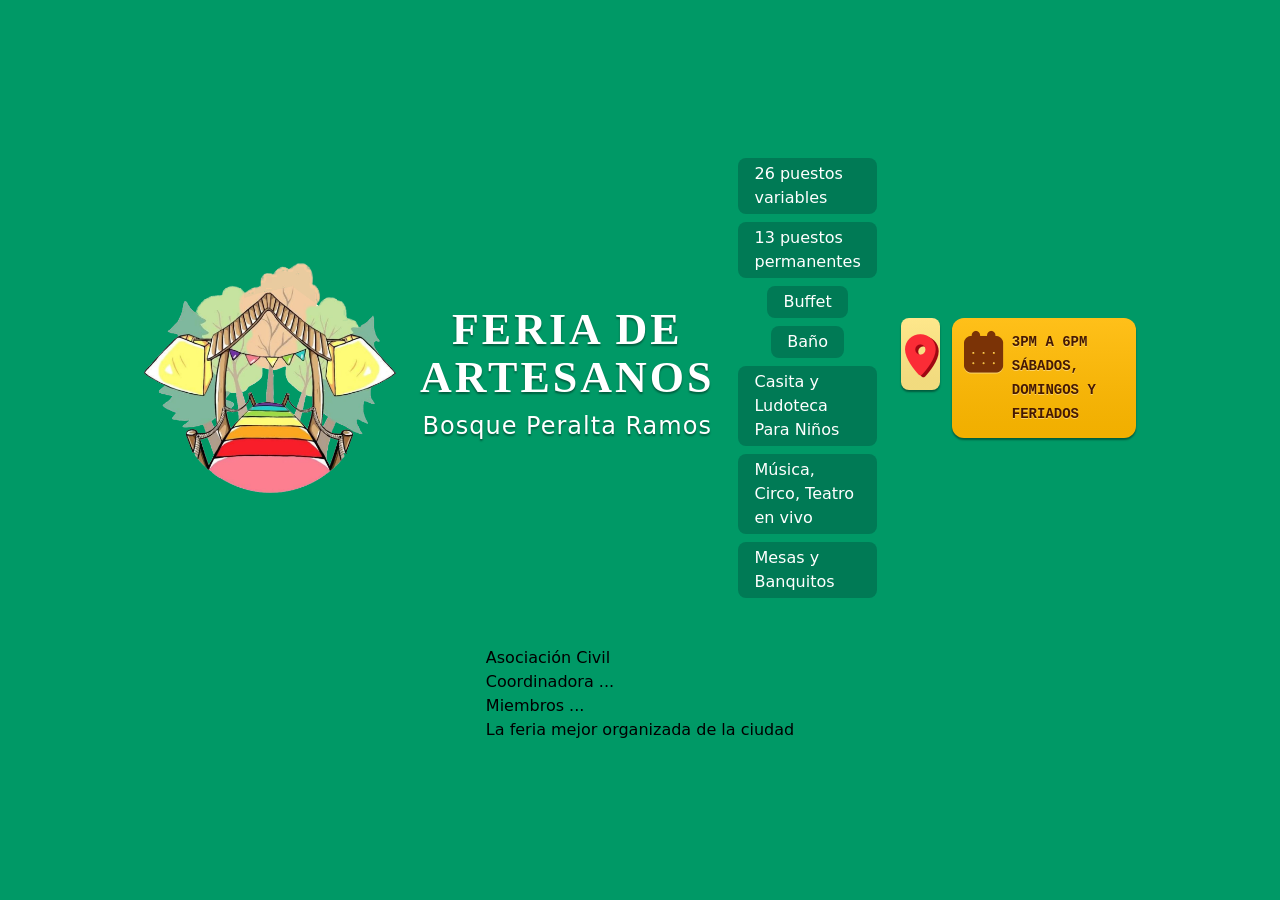
==== index.html @ 87d35706 "Updates" ====
<!DOCTYPE html><html><head><script>
      const $ = (selector, context = document) =>
        context.querySelector(selector);

      const $$ = (selector, context = document) =>
        context.querySelectorAll(selector);
    </script><base href="/"><link rel="stylesheet" href="style.css"><link rel="stylesheet" href="icons.css"></head><body class="flex-cc flex-col gap-12 min-h-screen p6 bg-emerald-600"><header class="flex-cc flex-col gap-6 max-w-screen-sm mx-auto sm:flex-row"><img class="w-63" src="images/feria/md.webp"><div class="

    "><h1 class="font-bold font-serif text-11/12 text-center text-shadow-[0_2px_2px_#0006] tracking-3px uppercase text-white"><span>Feria de</span><br><!--span Artesanal--><span>Artesanos</span><br></h1><div class="font-sans text-6/12 text-center text-shadow-[0_2px_2px_#0006] tracking-1px text-white">Bosque Peralta Ramos</div></div><div class="flex-cc flex-wrap gap-2"><span class="px4 py1 text-white bg-emerald-700 rounded-2">26 puestos variables</span><span class="px4 py1 text-white bg-emerald-700 rounded-2">13 puestos permanentes</span><span class="px4 py1 text-white bg-emerald-700 rounded-2">Buffet</span><span class="px4 py1 text-white bg-emerald-700 rounded-2">Baño</span><span class="px4 py1 text-white bg-emerald-700 rounded-2">Casita y Ludoteca Para Niños</span><span class="px4 py1 text-white bg-emerald-700 rounded-2">Música, Circo, Teatro en vivo</span><span class="px4 py1 text-white bg-emerald-700 rounded-2">Mesas y Banquitos</span></div><div class="flex gap-3"><a class="h18 w18 bg-amber-200 hover:bg-amber-300  text-red-500 rounded-2 icon-fa-location-dot flex-cc text-5rem bg-linear-to-b from-white/5 to-black/5 shadow-[0_2px_2px_#0006] text-shadow-[3px_2px_0] text-shadow-red-800" href="https://www.google.com/maps/place/Feria+Del+Bosque/@-38.0772074,-57.56763,231m/data=!3m1!1e3!4m6!3m5!1s0x9584e0a5d4884d0d:0x47ce549b83a1992a!8m2!3d-38.0771425!4d-57.5670761!16s%2Fg%2F11cjp75w09?entry=ttu&g_ep=EgoyMDI2MTExOC4xIKXMDSoASAFQAw%3D%3D" target="_blank"></a><div class="flex px3 py3 gap-3 font-mono font-semibold text-3.5/6 text-amber-950 text-shadow-[0_1px_0_#fff6] uppercase bg-amber-400 bg-linear-to-b from-white/10 rounded-3 shadow-[0_2px_2px_#0006] to-black/5"><div class="flex-cc h-12 w-12 text-5rem icon-fa-calendar-days text-amber-900"></div><div><div>3pm a 6pm</div><div>Sábados, Domingos y feriados</div></div></div></div></header><div> <div>Asociación Civil</div><div>Coordinadora ...</div><div>Miembros ...</div><div>La feria mejor organizada de la ciudad</div></div><!DOCTYPE html><!-- Website de $600mil por año--><meta name="cname"></body></html>
---- style.css ----
/* layer: properties */
@supports ((-webkit-hyphens: none) and (not (margin-trim: inline))) or ((-moz-orient: inline) and (not (color:rgb(from red r g b)))){*, ::before, ::after, ::backdrop{--un-bg-opacity:100%;--un-from-opacity:100%;--un-text-opacity:100%;--un-text-shadow-opacity:100%;--un-to-opacity:100%;--un-translate-x:initial;--un-translate-y:initial;--un-translate-z:initial;}}
@property --un-text-opacity{syntax:"<percentage>";inherits:false;initial-value:100%;}
@property --un-text-shadow-opacity{syntax:"<percentage>";inherits:false;initial-value:100%;}
@property --un-bg-opacity{syntax:"<percentage>";inherits:false;initial-value:100%;}
@property --un-inset-ring-color{syntax:"*";inherits:false;}
@property --un-inset-ring-shadow{syntax:"*";inherits:false;initial-value:0 0 #0000;}
@property --un-inset-shadow{syntax:"*";inherits:false;initial-value:0 0 #0000;}
@property --un-inset-shadow-color{syntax:"*";inherits:false;}
@property --un-ring-color{syntax:"*";inherits:false;}
@property --un-ring-inset{syntax:"*";inherits:false;}
@property --un-ring-offset-color{syntax:"*";inherits:false;}
@property --un-ring-offset-shadow{syntax:"*";inherits:false;initial-value:0 0 #0000;}
@property --un-ring-offset-width{syntax:"<length>";inherits:false;initial-value:0px;}
@property --un-ring-shadow{syntax:"*";inherits:false;initial-value:0 0 #0000;}
@property --un-shadow{syntax:"*";inherits:false;initial-value:0 0 #0000;}
@property --un-shadow-color{syntax:"*";inherits:false;}
@property --un-from-opacity{syntax:"<percentage>";inherits:false;initial-value:100%;}
@property --un-gradient-from{syntax:"<color>";inherits:false;initial-value:#0000;}
@property --un-gradient-from-position{syntax:"<length-percentage>";inherits:false;initial-value:0%;}
@property --un-gradient-position{syntax:"*";inherits:false;}
@property --un-gradient-stops{syntax:"*";inherits:false;}
@property --un-gradient-to{syntax:"<color>";inherits:false;initial-value:#0000;}
@property --un-gradient-to-position{syntax:"<length-percentage>";inherits:false;initial-value:100%;}
@property --un-gradient-via{syntax:"<color>";inherits:false;initial-value:#0000;}
@property --un-gradient-via-position{syntax:"<length-percentage>";inherits:false;initial-value:50%;}
@property --un-gradient-via-stops{syntax:"*";inherits:false;}
@property --un-to-opacity{syntax:"<percentage>";inherits:false;initial-value:100%;}
/* layer: theme */
:root, :host { --fontWeight-bold: 700; --font-serif: ui-serif,Georgia,Cambria,"Times New Roman",Times,serif; --colors-emerald-600: oklch(59.6% 0.145 163.225); --colors-white: #fff; --font-sans: ui-sans-serif,system-ui,-apple-system,BlinkMacSystemFont,"Segoe UI",Roboto,"Helvetica Neue",Arial,"Noto Sans",sans-serif,"Apple Color Emoji","Segoe UI Emoji","Segoe UI Symbol","Noto Color Emoji"; --font-mono: ui-monospace,SFMono-Regular,Menlo,Monaco,Consolas,"Liberation Mono","Courier New",monospace; --default-font-family: var(--font-sans); --default-monoFont-family: var(--font-mono); --spacing: 0.25rem; --colors-black: #000; --colors-emerald-500: oklch(69.6% 0.17 162.48); --colors-emerald-700: oklch(50.8% 0.118 165.612); --fontWeight-semibold: 600; --colors-amber-DEFAULT: oklch(82.8% 0.189 84.429); --colors-amber-600: oklch(66.6% 0.179 58.318); --colors-amber-500: oklch(76.9% 0.188 70.08); --colors-amber-700: oklch(55.5% 0.163 48.998); --colors-amber-900: oklch(41.4% 0.112 45.904); --colors-amber-950: oklch(27.9% 0.077 45.635); --colors-amber-400: oklch(82.8% 0.189 84.429); --colors-amber-300: oklch(87.9% 0.169 91.605); --colors-red-DEFAULT: oklch(70.4% 0.191 22.216); --colors-red-600: oklch(57.7% 0.245 27.325); --colors-red-500: oklch(63.7% 0.237 25.331); --colors-lime-700: oklch(53.2% 0.157 131.589); --colors-lime-500: oklch(76.8% 0.233 130.85); --colors-lime-600: oklch(64.8% 0.2 131.684); --colors-green-600: oklch(62.7% 0.194 149.214); --colors-green-700: oklch(52.7% 0.154 150.069); --colors-green-200: oklch(92.5% 0.084 155.995); --colors-green-100: oklch(96.2% 0.044 156.743); --colors-emerald-100: oklch(95% 0.052 163.051); --colors-emerald-200: oklch(90.5% 0.093 164.15); --colors-emerald-400: oklch(76.5% 0.177 163.223); --colors-lime-400: oklch(84.1% 0.238 128.85); --colors-amber-800: oklch(47.3% 0.137 46.201); --colors-amber-200: oklch(92.4% 0.12 95.746); --colors-red-700: oklch(50.5% 0.213 27.518); --colors-red-800: oklch(44.4% 0.177 26.899); --default-transition-timingFunction: cubic-bezier(0.4, 0, 0.2, 1); --default-transition-duration: 150ms; --colors-amber-100: oklch(96.2% 0.059 95.617); --colors-blue-DEFAULT: oklch(70.7% 0.165 254.624); --colors-sky-200: oklch(90.1% 0.058 230.902); --colors-sky-400: oklch(74.6% 0.16 232.661); --colors-sky-300: oklch(82.8% 0.111 230.318); --colors-sky-100: oklch(95.1% 0.026 236.824); --colors-orange-100: oklch(95.4% 0.038 75.164); --colors-orange-300: oklch(83.7% 0.128 66.29); --colors-orange-200: oklch(90.1% 0.076 70.697); }
/* layer: base */
 *, ::after, ::before, ::backdrop, ::file-selector-button { box-sizing: border-box;  margin: 0;  padding: 0;  border: 0 solid;  }  html, :host { line-height: 1.5;  -webkit-text-size-adjust: 100%;  tab-size: 4;  font-family: var( --default-font-family, -apple-system, BlinkMacSystemFont, 'Segoe UI', Roboto, 'Helvetica Neue', 'Noto Sans', Arial, sans-serif, 'Apple Color Emoji', 'Segoe UI Emoji', 'Segoe UI Symbol', 'Noto Color Emoji' );  font-feature-settings: var(--default-font-featureSettings, normal);  font-variation-settings: var(--default-font-variationSettings, normal);  -webkit-tap-highlight-color: transparent;  }  hr { height: 0;  color: inherit;  border-top-width: 1px;  }  abbr:where([title]) { -webkit-text-decoration: underline dotted; text-decoration: underline dotted; }  h1, h2, h3, h4, h5, h6 { font-size: inherit; font-weight: inherit; }  a { color: inherit; -webkit-text-decoration: inherit; text-decoration: inherit; }  b, strong { font-weight: bolder; }  code, kbd, samp, pre { font-family: var( --default-monoFont-family, ui-monospace, SFMono-Regular, Menlo, Monaco, Consolas, 'Liberation Mono', 'Courier New', monospace );  font-feature-settings: var(--default-monoFont-featureSettings, normal);  font-variation-settings: var(--default-monoFont-variationSettings, normal);  font-size: 1em;  }  small { font-size: 80%; }  sub, sup { font-size: 75%; line-height: 0; position: relative; vertical-align: baseline; } sub { bottom: -0.25em; } sup { top: -0.5em; }  table { text-indent: 0;  border-color: inherit;  border-collapse: collapse;  }  :-moz-focusring:where(:not(iframe)) { outline: auto; }  progress { vertical-align: baseline; }  summary { display: list-item; }  ol, ul, menu { list-style: none; }  img, svg, video, canvas, audio, iframe, embed, object { display: block;  vertical-align: middle;  }  img, video { max-width: 100%; height: auto; }  button, input, select, optgroup, textarea, ::file-selector-button { font: inherit;  font-feature-settings: inherit;  font-variation-settings: inherit;  letter-spacing: inherit;  color: inherit;  border-radius: 0;  background-color: transparent;  opacity: 1;  }  :where(select:is([multiple], [size])) optgroup { font-weight: bolder; }  :where(select:is([multiple], [size])) optgroup option { padding-inline-start: 20px; }  ::file-selector-button { margin-inline-end: 4px; }  ::placeholder { opacity: 1; }  @supports (not (-webkit-appearance: -apple-pay-button))  or (contain-intrinsic-size: 1px)  { ::placeholder { color: color-mix(in oklab, currentcolor 50%, transparent); } }  textarea { resize: vertical; }  ::-webkit-search-decoration { -webkit-appearance: none; }  ::-webkit-date-and-time-value { min-height: 1lh;  text-align: inherit;  }  ::-webkit-datetime-edit { display: inline-flex; }  ::-webkit-datetime-edit-fields-wrapper { padding: 0; } ::-webkit-datetime-edit, ::-webkit-datetime-edit-year-field, ::-webkit-datetime-edit-month-field, ::-webkit-datetime-edit-day-field, ::-webkit-datetime-edit-hour-field, ::-webkit-datetime-edit-minute-field, ::-webkit-datetime-edit-second-field, ::-webkit-datetime-edit-millisecond-field, ::-webkit-datetime-edit-meridiem-field { padding-block: 0; }  ::-webkit-calendar-picker-indicator { line-height: 1; }  :-moz-ui-invalid { box-shadow: none; }  button, input:where([type='button'], [type='reset'], [type='submit']), ::file-selector-button { appearance: button; }  ::-webkit-inner-spin-button, ::-webkit-outer-spin-button { height: auto; }  [hidden]:where(:not([hidden~='until-found'])) { display: none !important; }
/* layer: default */
.text-11\/12{font-size:2.75rem;line-height:3rem;}
.text-3\.5\/6{font-size:0.875rem;line-height:1.5rem;}
.text-6\/12{font-size:1.5rem;line-height:3rem;}
.text-5rem{font-size:5rem;}
.text-amber-900{color:color-mix(in srgb, var(--colors-amber-900) var(--un-text-opacity), transparent);}
.text-amber-950{color:color-mix(in srgb, var(--colors-amber-950) var(--un-text-opacity), transparent);}
.text-red-500{color:color-mix(in srgb, var(--colors-red-500) var(--un-text-opacity), transparent);}
.text-white{color:color-mix(in srgb, var(--colors-white) var(--un-text-opacity), transparent);}
.tracking-1px{--un-tracking:1px;letter-spacing:1px;}
.tracking-3px{--un-tracking:3px;letter-spacing:3px;}
.font-bold{--un-font-weight:var(--fontWeight-bold);font-weight:var(--fontWeight-bold);}
.font-mono{font-family:var(--font-mono);}
.font-sans{font-family:var(--font-sans);}
.font-semibold{--un-font-weight:var(--fontWeight-semibold);font-weight:var(--fontWeight-semibold);}
.font-serif{font-family:var(--font-serif);}
.text-shadow-\[0_1px_0_\#fff6\]{--un-text-shadow:0 1px 0 var(--un-text-shadow-color, rgb(255 255 255 / 0.4));text-shadow:var(--un-text-shadow);}
.text-shadow-\[0_2px_2px_\#0006\]{--un-text-shadow:0 2px 2px var(--un-text-shadow-color, rgb(0 0 0 / 0.4));text-shadow:var(--un-text-shadow);}
.text-shadow-\[3px_2px_0\]{--un-text-shadow:3px 2px 0 var(--un-text-shadow-color, );text-shadow:var(--un-text-shadow);}
.text-shadow-red-800{--un-text-shadow-color:color-mix(in srgb, var(--colors-red-800) var(--un-text-shadow-opacity), transparent);}
.mx-auto{margin-inline:auto;}
.p6{padding:calc(var(--spacing) * 6);}
.px3{padding-inline:calc(var(--spacing) * 3);}
.px4{padding-inline:calc(var(--spacing) * 4);}
.py1{padding-block:calc(var(--spacing) * 1);}
.py3{padding-block:calc(var(--spacing) * 3);}
.text-center{text-align:center;}
.rounded-2{border-radius:0.5rem;}
.rounded-3{border-radius:0.75rem;}
.bg-amber-200{background-color:color-mix(in srgb, var(--colors-amber-200) var(--un-bg-opacity), transparent);}
.bg-amber-400{background-color:color-mix(in srgb, var(--colors-amber-400) var(--un-bg-opacity), transparent);}
.bg-emerald-600{background-color:color-mix(in srgb, var(--colors-emerald-600) var(--un-bg-opacity), transparent);}
.bg-emerald-700{background-color:color-mix(in srgb, var(--colors-emerald-700) var(--un-bg-opacity), transparent);}
.hover\:bg-amber-300:hover{background-color:color-mix(in srgb, var(--colors-amber-300) var(--un-bg-opacity), transparent);}
.flex{display:flex;}
.flex-col{flex-direction:column;}
.flex-wrap{flex-wrap:wrap;}
.gap-12{gap:calc(var(--spacing) * 12);}
.gap-2{gap:calc(var(--spacing) * 2);}
.gap-3{gap:calc(var(--spacing) * 3);}
.gap-6{gap:calc(var(--spacing) * 6);}
.h-12{height:calc(var(--spacing) * 12);}
.h18{height:calc(var(--spacing) * 18);}
.min-h-screen{min-height:100vh;}
.w-12{width:calc(var(--spacing) * 12);}
.w-63{width:calc(var(--spacing) * 63);}
.w18{width:calc(var(--spacing) * 18);}
.max-w-screen-sm{max-width:40rem;}
.uppercase{text-transform:uppercase;}
.shadow-\[0_2px_2px_\#0006\]{--un-shadow:0 2px 2px var(--un-shadow-color, rgb(0 0 0 / 0.4));box-shadow:var(--un-inset-shadow), var(--un-inset-ring-shadow), var(--un-ring-offset-shadow), var(--un-ring-shadow), var(--un-shadow);}
.from-white\/10{--un-from-opacity:10%;--un-gradient-from:color-mix(in oklab, var(--colors-white) var(--un-from-opacity), transparent);--un-gradient-stops:var(--un-gradient-via-stops, var(--un-gradient-position), var(--un-gradient-from) var(--un-gradient-from-position), var(--un-gradient-to) var(--un-gradient-to-position));}
.from-white\/5{--un-from-opacity:5%;--un-gradient-from:color-mix(in oklab, var(--colors-white) var(--un-from-opacity), transparent);--un-gradient-stops:var(--un-gradient-via-stops, var(--un-gradient-position), var(--un-gradient-from) var(--un-gradient-from-position), var(--un-gradient-to) var(--un-gradient-to-position));}
.to-black\/5{--un-to-opacity:5%;--un-gradient-to:color-mix(in oklab, var(--colors-black) var(--un-to-opacity), transparent);--un-gradient-stops:var(--un-gradient-via-stops, var(--un-gradient-position), var(--un-gradient-from) var(--un-gradient-from-position), var(--un-gradient-to) var(--un-gradient-to-position));}
.bg-linear-to-b{--un-gradient-position:to bottom in oklab;background-image:linear-gradient(var(--un-gradient-stops));}
.flex-cc{display:flex;align-items:center;justify-content:center;}
@supports (color: color-mix(in lab, red, red)){
.text-amber-900{color:color-mix(in oklab, var(--colors-amber-900) var(--un-text-opacity), transparent);}
.text-amber-950{color:color-mix(in oklab, var(--colors-amber-950) var(--un-text-opacity), transparent);}
.text-red-500{color:color-mix(in oklab, var(--colors-red-500) var(--un-text-opacity), transparent);}
.text-white{color:color-mix(in oklab, var(--colors-white) var(--un-text-opacity), transparent);}
.text-shadow-red-800{--un-text-shadow-color:color-mix(in oklab, var(--colors-red-800) var(--un-text-shadow-opacity), transparent);}
.bg-amber-200{background-color:color-mix(in oklab, var(--colors-amber-200) var(--un-bg-opacity), transparent);}
.bg-amber-400{background-color:color-mix(in oklab, var(--colors-amber-400) var(--un-bg-opacity), transparent);}
.bg-emerald-600{background-color:color-mix(in oklab, var(--colors-emerald-600) var(--un-bg-opacity), transparent);}
.bg-emerald-700{background-color:color-mix(in oklab, var(--colors-emerald-700) var(--un-bg-opacity), transparent);}
.hover\:bg-amber-300:hover{background-color:color-mix(in oklab, var(--colors-amber-300) var(--un-bg-opacity), transparent);}
}
@media (min-width: 40rem){
.sm\:flex-row{flex-direction:row;}
}
---- icons.css ----
@font-face {
  font-family: "WebJamIcons";
  src: url("data:font/otf,%4f%54%54%4f%00%0a%00%80%00%03%00%20%43%46%46%20%38%a2%b6%98%00%00%04%f8%00%00%02%6f%4f%53%2f%32%47%94%51%a7%00%00%01%10%00%00%00%60%63%6d%61%70%00%0c%e0%34%00%00%04%ac%00%00%00%2c%68%65%61%64%2f%25%7c%90%00%00%00%ac%00%00%00%36%68%68%65%61%02%5a%00%fc%00%00%00%e4%00%00%00%24%68%6d%74%78%05%52%00%00%00%00%07%68%00%00%00%0c%6c%74%61%67%65%7e%00%04%00%00%07%74%00%00%00%12%6d%61%78%70%00%03%50%00%00%00%01%08%00%00%00%06%6e%61%6d%65%00%a4%f7%43%00%00%01%70%00%00%03%3c%70%6f%73%74%00%03%00%00%00%00%04%d8%00%00%00%20%00%01%00%00%00%01%00%00%3f%e9%0a%4b%5f%0f%3c%f5%00%03%03%e8%00%00%00%00%e7%27%1d%1b%00%00%00%00%e7%27%1d%1b%00%00%ff%ba%01%c0%01%c0%00%00%00%03%00%02%00%00%00%00%00%00%00%01%00%00%02%58%ff%38%00%00%01%c0%00%00%00%00%00%00%00%01%00%00%00%00%00%00%00%00%00%00%00%00%00%00%00%03%00%00%50%00%00%03%00%00%00%03%01%a0%01%f4%00%05%00%00%02%8a%02%bb%00%00%00%8c%02%8a%02%bb%00%00%01%df%00%31%01%02%00%00%00%00%00%00%00%00%00%00%00%00%00%00%00%01%10%00%00%00%00%00%00%00%00%00%00%00%58%58%58%58%00%40%e0%00%e0%01%02%58%ff%38%00%00%01%c0%00%46%00%00%00%01%00%00%00%00%01%2c%01%c0%00%00%00%00%00%00%00%00%00%33%02%6a%00%00%00%04%00%00%00%00%00%02%00%3a%00%00%00%04%00%00%00%01%00%16%00%00%00%00%00%04%00%00%00%02%00%0e%00%16%00%00%00%04%00%00%00%03%00%2c%00%60%00%00%00%04%00%00%00%04%00%26%00%24%00%00%00%04%00%00%00%05%00%16%00%4a%00%00%00%04%00%00%00%06%00%24%00%00%00%00%00%04%00%00%00%07%00%02%00%3a%00%00%00%04%00%00%00%08%00%02%00%3a%00%00%00%04%00%00%00%09%00%02%00%3a%00%00%00%04%00%00%00%0a%00%02%00%3a%00%00%00%04%00%00%00%0b%00%02%00%3a%00%00%00%04%00%00%00%0c%00%02%00%3a%00%00%00%04%00%00%00%0d%00%02%00%3a%00%00%00%04%00%00%00%0e%00%02%00%3a%00%00%00%04%00%00%00%10%00%16%00%00%00%00%00%04%00%00%00%11%00%0e%00%16%00%01%00%00%00%00%00%00%00%01%00%3b%00%01%00%00%00%00%00%01%00%0b%00%8c%00%01%00%00%00%00%00%02%00%07%00%97%00%01%00%00%00%00%00%03%00%16%00%bc%00%01%00%00%00%00%00%04%00%13%00%9e%00%01%00%00%00%00%00%05%00%0b%00%b1%00%01%00%00%00%00%00%06%00%12%00%8c%00%01%00%00%00%00%00%07%00%01%00%3b%00%01%00%00%00%00%00%08%00%01%00%3b%00%01%00%00%00%00%00%09%00%01%00%3b%00%01%00%00%00%00%00%0a%00%01%00%3b%00%01%00%00%00%00%00%0b%00%01%00%3b%00%01%00%00%00%00%00%0c%00%01%00%3b%00%01%00%00%00%00%00%0d%00%01%00%3b%00%01%00%00%00%00%00%0e%00%01%00%3b%00%01%00%00%00%00%00%10%00%0b%00%8c%00%01%00%00%00%00%00%11%00%07%00%97%00%03%00%01%04%09%00%00%00%02%00%3a%00%03%00%01%04%09%00%01%00%16%00%00%00%03%00%01%04%09%00%02%00%0e%00%16%00%03%00%01%04%09%00%03%00%2c%00%60%00%03%00%01%04%09%00%04%00%26%00%24%00%03%00%01%04%09%00%05%00%16%00%4a%00%03%00%01%04%09%00%06%00%24%00%00%00%03%00%01%04%09%00%07%00%02%00%3a%00%03%00%01%04%09%00%08%00%02%00%3a%00%03%00%01%04%09%00%09%00%02%00%3a%00%03%00%01%04%09%00%0a%00%02%00%3a%00%03%00%01%04%09%00%0b%00%02%00%3a%00%03%00%01%04%09%00%0c%00%02%00%3a%00%03%00%01%04%09%00%0d%00%02%00%3a%00%03%00%01%04%09%00%0e%00%02%00%3a%00%03%00%01%04%09%00%10%00%16%00%00%00%03%00%01%04%09%00%11%00%0e%00%16%00%57%00%65%00%62%00%4a%00%61%00%6d%00%49%00%63%00%6f%00%6e%00%73%00%52%00%65%00%67%00%75%00%6c%00%61%00%72%00%57%00%65%00%62%00%4a%00%61%00%6d%00%49%00%63%00%6f%00%6e%00%73%00%20%00%52%00%65%00%67%00%75%00%6c%00%61%00%72%00%56%00%65%00%72%00%73%00%69%00%6f%00%6e%00%20%00%30%00%2e%00%31%00%20%00%3a%00%20%00%57%00%65%00%62%00%4a%00%61%00%6d%00%49%00%63%00%6f%00%6e%00%73%00%20%00%52%00%65%00%67%00%75%00%6c%00%61%00%72%57%65%62%4a%61%6d%49%63%6f%6e%73%52%65%67%75%6c%61%72%57%65%62%4a%61%6d%49%63%6f%6e%73%20%52%65%67%75%6c%61%72%56%65%72%73%69%6f%6e%20%30%2e%31%20%3a%20%57%65%62%4a%61%6d%49%63%6f%6e%73%20%52%65%67%75%6c%61%72%00%00%00%01%00%03%00%01%00%00%00%0c%00%04%00%20%00%00%00%04%00%04%00%01%00%00%e0%01%ff%ff%00%00%e0%00%ff%ff%20%01%00%01%00%00%00%00%00%03%00%00%00%00%00%00%00%00%00%00%00%00%00%00%00%00%00%00%00%00%00%00%00%00%00%00%00%00%00%00%01%00%04%01%00%01%01%01%13%57%65%62%4a%61%6d%49%63%6f%6e%73%52%65%67%75%6c%61%72%00%01%01%01%27%f8%1b%00%f8%1c%02%f8%1d%03%f8%1e%04%8b%45%f8%ec%f8%54%05%1d%00%00%00%a1%0f%1d%00%00%00%a6%11%8b%1d%00%00%02%6f%12%00%06%01%01%0c%1f%2a%31%40%50%56%65%72%73%69%6f%6e%20%30%2e%31%57%65%62%4a%61%6d%49%63%6f%6e%73%20%52%65%67%75%6c%61%72%57%65%62%4a%61%6d%49%63%6f%6e%73%52%65%67%75%6c%61%72%66%61%2d%6c%6f%63%61%74%69%6f%6e%2d%64%6f%74%66%61%2d%63%61%6c%65%6e%64%61%72%2d%64%61%79%73%00%00%00%01%8b%01%8c%00%03%02%00%01%00%04%00%54%01%bf%f8%a6%0e%f8%14%8b%f7%97%15%8b%f4%e1%df%f5%8b%08%f5%8b%e1%37%8b%22%08%8b%fb%0b%fb%0c%fb%23%59%55%08%7f%7e%77%8b%7f%98%08%59%c1%fb%0c%f7%23%8b%f7%0b%08%f7%54%48%15%ae%8b%a8%a8%8b%ae%08%8b%ae%6e%a8%68%8b%08%68%8b%6e%6e%8b%68%08%8b%68%a8%6e%ae%8b%08%0e%f8%54%f7%14%f8%54%15%9d%8b%99%7d%8b%79%08%8b%6b%05%f7%14%8b%05%8b%ab%05%8b%9d%99%99%9d%8b%08%9d%8b%99%7d%8b%79%08%8b%6b%05%ab%8b%05%ae%8b%a8%6e%8b%68%08%8b%fb%b4%05%8b%68%6e%6e%68%8b%08%fb%d4%8b%05%68%8b%6e%a8%8b%ae%08%8b%f7%b4%05%8b%ae%a8%a8%ae%8b%08%ab%8b%05%8b%ab%05%8b%9d%99%99%9d%8b%08%4b%fb%84%15%8b%6b%05%8b%82%92%84%94%8b%08%ab%8b%05%94%8b%92%92%8b%94%08%8b%ab%05%8b%94%84%92%82%8b%08%6b%8b%05%82%8b%84%84%8b%82%08%f7%14%8b%15%8b%6b%05%8b%82%92%84%94%8b%08%ab%8b%05%94%8b%92%92%8b%94%08%8b%ab%05%8b%94%84%92%82%8b%08%6b%8b%05%82%8b%84%84%8b%82%08%f7%24%9b%15%82%8b%84%84%8b%82%08%8b%6b%05%8b%82%92%84%94%8b%08%ab%8b%05%94%8b%92%92%8b%94%08%8b%ab%05%8b%94%84%92%82%8b%08%6b%8b%05%fb%a4%fb%24%15%8b%6b%05%8b%82%92%84%94%8b%08%ab%8b%05%94%8b%92%92%8b%94%08%8b%ab%05%8b%94%84%92%82%8b%08%6b%8b%05%82%8b%84%84%8b%82%08%f7%24%9b%15%82%8b%84%84%8b%82%08%8b%6b%05%8b%82%92%84%94%8b%08%ab%8b%05%94%8b%92%92%8b%94%08%8b%ab%05%8b%94%84%92%82%8b%08%6b%8b%05%f7%04%7b%15%8b%6b%05%8b%82%92%84%94%8b%08%ab%8b%05%94%8b%92%92%8b%94%08%8b%ab%05%8b%94%84%92%82%8b%08%6b%8b%05%82%8b%84%84%8b%82%08%0e%00%02%12%00%00%01%80%00%00%01%c0%00%00%00%00%00%01%00%00%00%00%00%00%00%01%00%10%00%02%65%6e%00%00") format("opentype");
  font-weight: normal;
  font-style: normal;
  font-display: block;
}


.icon-fa-location-dot {
  font-family: "WebJamIcons";
  font-style: normal;
}

.icon-fa-location-dot::before {
  content: "\E000";
}

.icon-fa-calendar-days {
  font-family: "WebJamIcons";
  font-style: normal;
}

.icon-fa-calendar-days::before {
  content: "\E001";
}
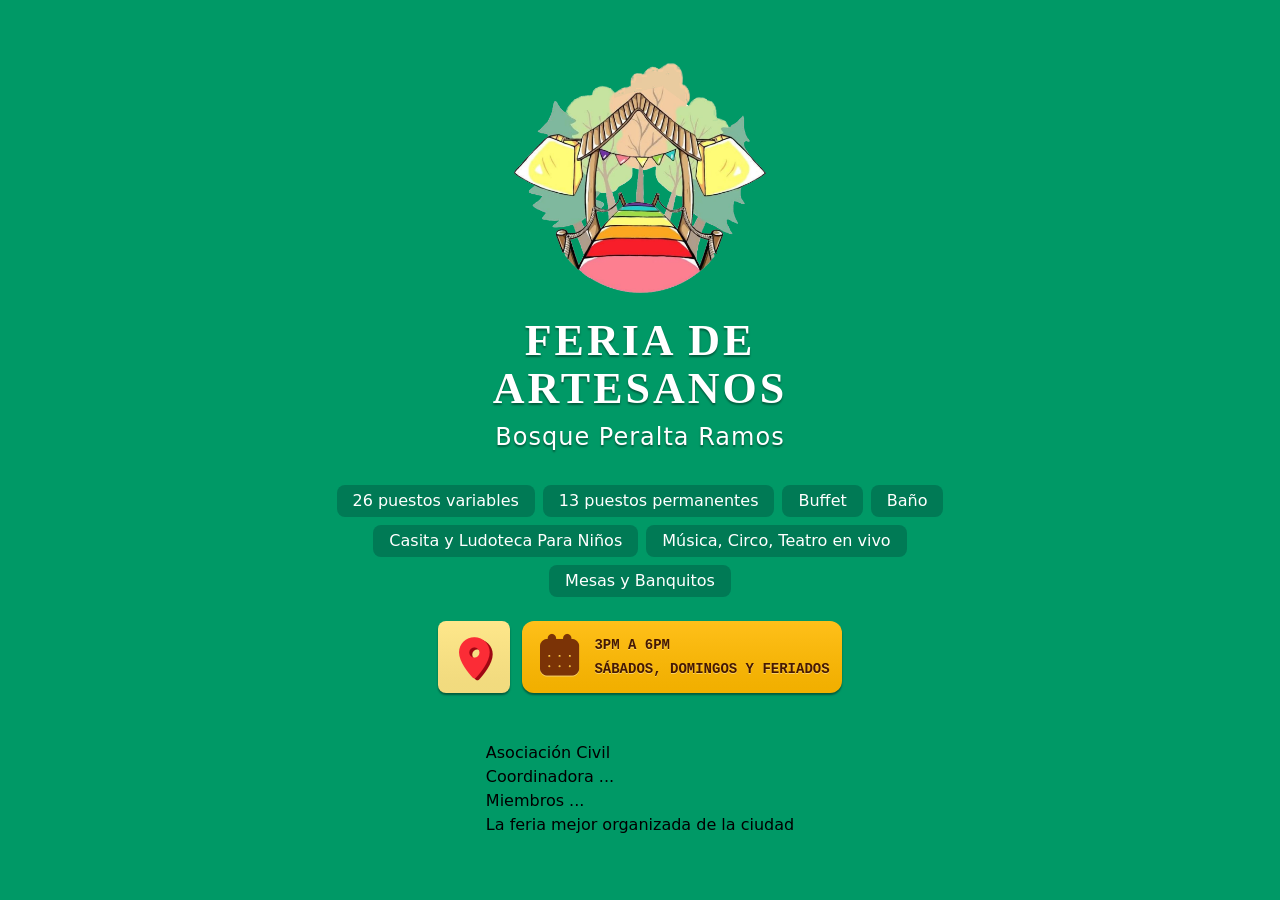
==== commit 2d53544d: "Updates" ====
--- a/index.html
+++ b/index.html
@@ -4,6 +4,4 @@
 
       const $$ = (selector, context = document) =>
         context.querySelectorAll(selector);
-    </script><base href="/"><link rel="stylesheet" href="style.css"><link rel="stylesheet" href="icons.css"></head><body class="flex-cc flex-col gap-12 min-h-screen p6 bg-emerald-600"><header class="flex-cc flex-col gap-6 max-w-screen-sm mx-auto sm:flex-row"><img class="w-63" src="images/feria/md.webp"><div class="
-
-    "><h1 class="font-bold font-serif text-11/12 text-center text-shadow-[0_2px_2px_#0006] tracking-3px uppercase text-white"><span>Feria de</span><br><!--span Artesanal--><span>Artesanos</span><br></h1><div class="font-sans text-6/12 text-center text-shadow-[0_2px_2px_#0006] tracking-1px text-white">Bosque Peralta Ramos</div></div><div class="flex-cc flex-wrap gap-2"><span class="px4 py1 text-white bg-emerald-700 rounded-2">26 puestos variables</span><span class="px4 py1 text-white bg-emerald-700 rounded-2">13 puestos permanentes</span><span class="px4 py1 text-white bg-emerald-700 rounded-2">Buffet</span><span class="px4 py1 text-white bg-emerald-700 rounded-2">Baño</span><span class="px4 py1 text-white bg-emerald-700 rounded-2">Casita y Ludoteca Para Niños</span><span class="px4 py1 text-white bg-emerald-700 rounded-2">Música, Circo, Teatro en vivo</span><span class="px4 py1 text-white bg-emerald-700 rounded-2">Mesas y Banquitos</span></div><div class="flex gap-3"><a class="h18 w18 bg-amber-200 hover:bg-amber-300  text-red-500 rounded-2 icon-fa-location-dot flex-cc text-5rem bg-linear-to-b from-white/5 to-black/5 shadow-[0_2px_2px_#0006] text-shadow-[3px_2px_0] text-shadow-red-800" href="https://www.google.com/maps/place/Feria+Del+Bosque/@-38.0772074,-57.56763,231m/data=!3m1!1e3!4m6!3m5!1s0x9584e0a5d4884d0d:0x47ce549b83a1992a!8m2!3d-38.0771425!4d-57.5670761!16s%2Fg%2F11cjp75w09?entry=ttu&g_ep=EgoyMDI2MTExOC4xIKXMDSoASAFQAw%3D%3D" target="_blank"></a><div class="flex px3 py3 gap-3 font-mono font-semibold text-3.5/6 text-amber-950 text-shadow-[0_1px_0_#fff6] uppercase bg-amber-400 bg-linear-to-b from-white/10 rounded-3 shadow-[0_2px_2px_#0006] to-black/5"><div class="flex-cc h-12 w-12 text-5rem icon-fa-calendar-days text-amber-900"></div><div><div>3pm a 6pm</div><div>Sábados, Domingos y feriados</div></div></div></div></header><div> <div>Asociación Civil</div><div>Coordinadora ...</div><div>Miembros ...</div><div>La feria mejor organizada de la ciudad</div></div><!DOCTYPE html><!-- Website de $600mil por año--><meta name="cname"></body></html>+    </script><base href="/"><link rel="stylesheet" href="style.css"><link rel="stylesheet" href="icons.css"></head><body class="flex-cc flex-col gap-12 min-h-screen p6 bg-emerald-600"><header class="flex-cc flex-col gap-6 max-w-screen-sm mx-auto"><img class="w-63" src="images/feria/md.webp"><div><h1 class="font-bold font-serif text-11/12 text-center text-shadow-[0_2px_2px_#0006] tracking-3px uppercase text-white"><span>Feria de</span><br><!--span Artesanal--><span>Artesanos</span><br></h1><div class="font-sans text-6/12 text-center text-shadow-[0_2px_2px_#0006] tracking-1px text-white">Bosque Peralta Ramos</div></div><div class="flex-cc flex-wrap gap-2"><span class="px4 py1 text-white bg-emerald-700 rounded-2">26 puestos variables</span><span class="px4 py1 text-white bg-emerald-700 rounded-2">13 puestos permanentes</span><span class="px4 py1 text-white bg-emerald-700 rounded-2">Buffet</span><span class="px4 py1 text-white bg-emerald-700 rounded-2">Baño</span><span class="px4 py1 text-white bg-emerald-700 rounded-2">Casita y Ludoteca Para Niños</span><span class="px4 py1 text-white bg-emerald-700 rounded-2">Música, Circo, Teatro en vivo</span><span class="px4 py1 text-white bg-emerald-700 rounded-2">Mesas y Banquitos</span></div><div class="flex gap-3"><a class="h18 w18 bg-amber-200 hover:bg-amber-300  text-red-500 rounded-2 icon-fa-location-dot flex-cc text-5rem bg-linear-to-b from-white/5 to-black/5 shadow-[0_2px_2px_#0006] text-shadow-[3px_2px_0] text-shadow-red-800" href="https://www.google.com/maps/place/Feria+Del+Bosque/@-38.0772074,-57.56763,231m/data=!3m1!1e3!4m6!3m5!1s0x9584e0a5d4884d0d:0x47ce549b83a1992a!8m2!3d-38.0771425!4d-57.5670761!16s%2Fg%2F11cjp75w09?entry=ttu&g_ep=EgoyMDI2MTExOC4xIKXMDSoASAFQAw%3D%3D" target="_blank"></a><div class="flex px3 py3 gap-3 font-mono font-semibold text-3.5/6 text-amber-950 text-shadow-[0_1px_0_#fff6] uppercase bg-amber-400 bg-linear-to-b from-white/10 rounded-3 shadow-[0_2px_2px_#0006] to-black/5"><div class="flex-cc h-12 w-12 text-5rem icon-fa-calendar-days text-amber-900"></div><div><div>3pm a 6pm</div><div>Sábados, Domingos y feriados</div></div></div></div></header><div> <div>Asociación Civil</div><div>Coordinadora ...</div><div>Miembros ...</div><div>La feria mejor organizada de la ciudad</div></div><!DOCTYPE html><!-- Website de $600mil por año--></body></html>
--- a/style.css
+++ b/style.css
@@ -96,7 +96,4 @@
 .bg-emerald-600{background-color:color-mix(in oklab, var(--colors-emerald-600) var(--un-bg-opacity), transparent);}
 .bg-emerald-700{background-color:color-mix(in oklab, var(--colors-emerald-700) var(--un-bg-opacity), transparent);}
 .hover\:bg-amber-300:hover{background-color:color-mix(in oklab, var(--colors-amber-300) var(--un-bg-opacity), transparent);}
-}
-@media (min-width: 40rem){
-.sm\:flex-row{flex-direction:row;}
 }
--- a/icons.css
+++ b/icons.css
@@ -1,7 +1,7 @@
 
 @font-face {
   font-family: "WebJamIcons";
-  src: url("data:font/otf,%4f%54%54%4f%00%0a%00%80%00%03%00%20%43%46%46%20%38%a2%b6%98%00%00%04%f8%00%00%02%6f%4f%53%2f%32%47%94%51%a7%00%00%01%10%00%00%00%60%63%6d%61%70%00%0c%e0%34%00%00%04%ac%00%00%00%2c%68%65%61%64%2f%25%7c%90%00%00%00%ac%00%00%00%36%68%68%65%61%02%5a%00%fc%00%00%00%e4%00%00%00%24%68%6d%74%78%05%52%00%00%00%00%07%68%00%00%00%0c%6c%74%61%67%65%7e%00%04%00%00%07%74%00%00%00%12%6d%61%78%70%00%03%50%00%00%00%01%08%00%00%00%06%6e%61%6d%65%00%a4%f7%43%00%00%01%70%00%00%03%3c%70%6f%73%74%00%03%00%00%00%00%04%d8%00%00%00%20%00%01%00%00%00%01%00%00%3f%e9%0a%4b%5f%0f%3c%f5%00%03%03%e8%00%00%00%00%e7%27%1d%1b%00%00%00%00%e7%27%1d%1b%00%00%ff%ba%01%c0%01%c0%00%00%00%03%00%02%00%00%00%00%00%00%00%01%00%00%02%58%ff%38%00%00%01%c0%00%00%00%00%00%00%00%01%00%00%00%00%00%00%00%00%00%00%00%00%00%00%00%03%00%00%50%00%00%03%00%00%00%03%01%a0%01%f4%00%05%00%00%02%8a%02%bb%00%00%00%8c%02%8a%02%bb%00%00%01%df%00%31%01%02%00%00%00%00%00%00%00%00%00%00%00%00%00%00%00%01%10%00%00%00%00%00%00%00%00%00%00%00%58%58%58%58%00%40%e0%00%e0%01%02%58%ff%38%00%00%01%c0%00%46%00%00%00%01%00%00%00%00%01%2c%01%c0%00%00%00%00%00%00%00%00%00%33%02%6a%00%00%00%04%00%00%00%00%00%02%00%3a%00%00%00%04%00%00%00%01%00%16%00%00%00%00%00%04%00%00%00%02%00%0e%00%16%00%00%00%04%00%00%00%03%00%2c%00%60%00%00%00%04%00%00%00%04%00%26%00%24%00%00%00%04%00%00%00%05%00%16%00%4a%00%00%00%04%00%00%00%06%00%24%00%00%00%00%00%04%00%00%00%07%00%02%00%3a%00%00%00%04%00%00%00%08%00%02%00%3a%00%00%00%04%00%00%00%09%00%02%00%3a%00%00%00%04%00%00%00%0a%00%02%00%3a%00%00%00%04%00%00%00%0b%00%02%00%3a%00%00%00%04%00%00%00%0c%00%02%00%3a%00%00%00%04%00%00%00%0d%00%02%00%3a%00%00%00%04%00%00%00%0e%00%02%00%3a%00%00%00%04%00%00%00%10%00%16%00%00%00%00%00%04%00%00%00%11%00%0e%00%16%00%01%00%00%00%00%00%00%00%01%00%3b%00%01%00%00%00%00%00%01%00%0b%00%8c%00%01%00%00%00%00%00%02%00%07%00%97%00%01%00%00%00%00%00%03%00%16%00%bc%00%01%00%00%00%00%00%04%00%13%00%9e%00%01%00%00%00%00%00%05%00%0b%00%b1%00%01%00%00%00%00%00%06%00%12%00%8c%00%01%00%00%00%00%00%07%00%01%00%3b%00%01%00%00%00%00%00%08%00%01%00%3b%00%01%00%00%00%00%00%09%00%01%00%3b%00%01%00%00%00%00%00%0a%00%01%00%3b%00%01%00%00%00%00%00%0b%00%01%00%3b%00%01%00%00%00%00%00%0c%00%01%00%3b%00%01%00%00%00%00%00%0d%00%01%00%3b%00%01%00%00%00%00%00%0e%00%01%00%3b%00%01%00%00%00%00%00%10%00%0b%00%8c%00%01%00%00%00%00%00%11%00%07%00%97%00%03%00%01%04%09%00%00%00%02%00%3a%00%03%00%01%04%09%00%01%00%16%00%00%00%03%00%01%04%09%00%02%00%0e%00%16%00%03%00%01%04%09%00%03%00%2c%00%60%00%03%00%01%04%09%00%04%00%26%00%24%00%03%00%01%04%09%00%05%00%16%00%4a%00%03%00%01%04%09%00%06%00%24%00%00%00%03%00%01%04%09%00%07%00%02%00%3a%00%03%00%01%04%09%00%08%00%02%00%3a%00%03%00%01%04%09%00%09%00%02%00%3a%00%03%00%01%04%09%00%0a%00%02%00%3a%00%03%00%01%04%09%00%0b%00%02%00%3a%00%03%00%01%04%09%00%0c%00%02%00%3a%00%03%00%01%04%09%00%0d%00%02%00%3a%00%03%00%01%04%09%00%0e%00%02%00%3a%00%03%00%01%04%09%00%10%00%16%00%00%00%03%00%01%04%09%00%11%00%0e%00%16%00%57%00%65%00%62%00%4a%00%61%00%6d%00%49%00%63%00%6f%00%6e%00%73%00%52%00%65%00%67%00%75%00%6c%00%61%00%72%00%57%00%65%00%62%00%4a%00%61%00%6d%00%49%00%63%00%6f%00%6e%00%73%00%20%00%52%00%65%00%67%00%75%00%6c%00%61%00%72%00%56%00%65%00%72%00%73%00%69%00%6f%00%6e%00%20%00%30%00%2e%00%31%00%20%00%3a%00%20%00%57%00%65%00%62%00%4a%00%61%00%6d%00%49%00%63%00%6f%00%6e%00%73%00%20%00%52%00%65%00%67%00%75%00%6c%00%61%00%72%57%65%62%4a%61%6d%49%63%6f%6e%73%52%65%67%75%6c%61%72%57%65%62%4a%61%6d%49%63%6f%6e%73%20%52%65%67%75%6c%61%72%56%65%72%73%69%6f%6e%20%30%2e%31%20%3a%20%57%65%62%4a%61%6d%49%63%6f%6e%73%20%52%65%67%75%6c%61%72%00%00%00%01%00%03%00%01%00%00%00%0c%00%04%00%20%00%00%00%04%00%04%00%01%00%00%e0%01%ff%ff%00%00%e0%00%ff%ff%20%01%00%01%00%00%00%00%00%03%00%00%00%00%00%00%00%00%00%00%00%00%00%00%00%00%00%00%00%00%00%00%00%00%00%00%00%00%00%00%01%00%04%01%00%01%01%01%13%57%65%62%4a%61%6d%49%63%6f%6e%73%52%65%67%75%6c%61%72%00%01%01%01%27%f8%1b%00%f8%1c%02%f8%1d%03%f8%1e%04%8b%45%f8%ec%f8%54%05%1d%00%00%00%a1%0f%1d%00%00%00%a6%11%8b%1d%00%00%02%6f%12%00%06%01%01%0c%1f%2a%31%40%50%56%65%72%73%69%6f%6e%20%30%2e%31%57%65%62%4a%61%6d%49%63%6f%6e%73%20%52%65%67%75%6c%61%72%57%65%62%4a%61%6d%49%63%6f%6e%73%52%65%67%75%6c%61%72%66%61%2d%6c%6f%63%61%74%69%6f%6e%2d%64%6f%74%66%61%2d%63%61%6c%65%6e%64%61%72%2d%64%61%79%73%00%00%00%01%8b%01%8c%00%03%02%00%01%00%04%00%54%01%bf%f8%a6%0e%f8%14%8b%f7%97%15%8b%f4%e1%df%f5%8b%08%f5%8b%e1%37%8b%22%08%8b%fb%0b%fb%0c%fb%23%59%55%08%7f%7e%77%8b%7f%98%08%59%c1%fb%0c%f7%23%8b%f7%0b%08%f7%54%48%15%ae%8b%a8%a8%8b%ae%08%8b%ae%6e%a8%68%8b%08%68%8b%6e%6e%8b%68%08%8b%68%a8%6e%ae%8b%08%0e%f8%54%f7%14%f8%54%15%9d%8b%99%7d%8b%79%08%8b%6b%05%f7%14%8b%05%8b%ab%05%8b%9d%99%99%9d%8b%08%9d%8b%99%7d%8b%79%08%8b%6b%05%ab%8b%05%ae%8b%a8%6e%8b%68%08%8b%fb%b4%05%8b%68%6e%6e%68%8b%08%fb%d4%8b%05%68%8b%6e%a8%8b%ae%08%8b%f7%b4%05%8b%ae%a8%a8%ae%8b%08%ab%8b%05%8b%ab%05%8b%9d%99%99%9d%8b%08%4b%fb%84%15%8b%6b%05%8b%82%92%84%94%8b%08%ab%8b%05%94%8b%92%92%8b%94%08%8b%ab%05%8b%94%84%92%82%8b%08%6b%8b%05%82%8b%84%84%8b%82%08%f7%14%8b%15%8b%6b%05%8b%82%92%84%94%8b%08%ab%8b%05%94%8b%92%92%8b%94%08%8b%ab%05%8b%94%84%92%82%8b%08%6b%8b%05%82%8b%84%84%8b%82%08%f7%24%9b%15%82%8b%84%84%8b%82%08%8b%6b%05%8b%82%92%84%94%8b%08%ab%8b%05%94%8b%92%92%8b%94%08%8b%ab%05%8b%94%84%92%82%8b%08%6b%8b%05%fb%a4%fb%24%15%8b%6b%05%8b%82%92%84%94%8b%08%ab%8b%05%94%8b%92%92%8b%94%08%8b%ab%05%8b%94%84%92%82%8b%08%6b%8b%05%82%8b%84%84%8b%82%08%f7%24%9b%15%82%8b%84%84%8b%82%08%8b%6b%05%8b%82%92%84%94%8b%08%ab%8b%05%94%8b%92%92%8b%94%08%8b%ab%05%8b%94%84%92%82%8b%08%6b%8b%05%f7%04%7b%15%8b%6b%05%8b%82%92%84%94%8b%08%ab%8b%05%94%8b%92%92%8b%94%08%8b%ab%05%8b%94%84%92%82%8b%08%6b%8b%05%82%8b%84%84%8b%82%08%0e%00%02%12%00%00%01%80%00%00%01%c0%00%00%00%00%00%01%00%00%00%00%00%00%00%01%00%10%00%02%65%6e%00%00") format("opentype");
+  src: url("data:font/otf,%4f%54%54%4f%00%0a%00%80%00%03%00%20%43%46%46%20%38%a2%b6%98%00%00%04%f8%00%00%02%6f%4f%53%2f%32%47%94%51%a7%00%00%01%10%00%00%00%60%63%6d%61%70%00%0c%e0%34%00%00%04%ac%00%00%00%2c%68%65%61%64%2f%25%c9%cc%00%00%00%ac%00%00%00%36%68%68%65%61%02%5a%00%fc%00%00%00%e4%00%00%00%24%68%6d%74%78%05%52%00%00%00%00%07%68%00%00%00%0c%6c%74%61%67%65%7e%00%04%00%00%07%74%00%00%00%12%6d%61%78%70%00%03%50%00%00%00%01%08%00%00%00%06%6e%61%6d%65%00%a4%f7%43%00%00%01%70%00%00%03%3c%70%6f%73%74%00%03%00%00%00%00%04%d8%00%00%00%20%00%01%00%00%00%01%00%00%3f%e8%6f%d3%5f%0f%3c%f5%00%03%03%e8%00%00%00%00%e7%27%43%b9%00%00%00%00%e7%27%43%b9%00%00%ff%ba%01%c0%01%c0%00%00%00%03%00%02%00%00%00%00%00%00%00%01%00%00%02%58%ff%38%00%00%01%c0%00%00%00%00%00%00%00%01%00%00%00%00%00%00%00%00%00%00%00%00%00%00%00%03%00%00%50%00%00%03%00%00%00%03%01%a0%01%f4%00%05%00%00%02%8a%02%bb%00%00%00%8c%02%8a%02%bb%00%00%01%df%00%31%01%02%00%00%00%00%00%00%00%00%00%00%00%00%00%00%00%01%10%00%00%00%00%00%00%00%00%00%00%00%58%58%58%58%00%40%e0%00%e0%01%02%58%ff%38%00%00%01%c0%00%46%00%00%00%01%00%00%00%00%01%2c%01%c0%00%00%00%00%00%00%00%00%00%33%02%6a%00%00%00%04%00%00%00%00%00%02%00%3a%00%00%00%04%00%00%00%01%00%16%00%00%00%00%00%04%00%00%00%02%00%0e%00%16%00%00%00%04%00%00%00%03%00%2c%00%60%00%00%00%04%00%00%00%04%00%26%00%24%00%00%00%04%00%00%00%05%00%16%00%4a%00%00%00%04%00%00%00%06%00%24%00%00%00%00%00%04%00%00%00%07%00%02%00%3a%00%00%00%04%00%00%00%08%00%02%00%3a%00%00%00%04%00%00%00%09%00%02%00%3a%00%00%00%04%00%00%00%0a%00%02%00%3a%00%00%00%04%00%00%00%0b%00%02%00%3a%00%00%00%04%00%00%00%0c%00%02%00%3a%00%00%00%04%00%00%00%0d%00%02%00%3a%00%00%00%04%00%00%00%0e%00%02%00%3a%00%00%00%04%00%00%00%10%00%16%00%00%00%00%00%04%00%00%00%11%00%0e%00%16%00%01%00%00%00%00%00%00%00%01%00%3b%00%01%00%00%00%00%00%01%00%0b%00%8c%00%01%00%00%00%00%00%02%00%07%00%97%00%01%00%00%00%00%00%03%00%16%00%bc%00%01%00%00%00%00%00%04%00%13%00%9e%00%01%00%00%00%00%00%05%00%0b%00%b1%00%01%00%00%00%00%00%06%00%12%00%8c%00%01%00%00%00%00%00%07%00%01%00%3b%00%01%00%00%00%00%00%08%00%01%00%3b%00%01%00%00%00%00%00%09%00%01%00%3b%00%01%00%00%00%00%00%0a%00%01%00%3b%00%01%00%00%00%00%00%0b%00%01%00%3b%00%01%00%00%00%00%00%0c%00%01%00%3b%00%01%00%00%00%00%00%0d%00%01%00%3b%00%01%00%00%00%00%00%0e%00%01%00%3b%00%01%00%00%00%00%00%10%00%0b%00%8c%00%01%00%00%00%00%00%11%00%07%00%97%00%03%00%01%04%09%00%00%00%02%00%3a%00%03%00%01%04%09%00%01%00%16%00%00%00%03%00%01%04%09%00%02%00%0e%00%16%00%03%00%01%04%09%00%03%00%2c%00%60%00%03%00%01%04%09%00%04%00%26%00%24%00%03%00%01%04%09%00%05%00%16%00%4a%00%03%00%01%04%09%00%06%00%24%00%00%00%03%00%01%04%09%00%07%00%02%00%3a%00%03%00%01%04%09%00%08%00%02%00%3a%00%03%00%01%04%09%00%09%00%02%00%3a%00%03%00%01%04%09%00%0a%00%02%00%3a%00%03%00%01%04%09%00%0b%00%02%00%3a%00%03%00%01%04%09%00%0c%00%02%00%3a%00%03%00%01%04%09%00%0d%00%02%00%3a%00%03%00%01%04%09%00%0e%00%02%00%3a%00%03%00%01%04%09%00%10%00%16%00%00%00%03%00%01%04%09%00%11%00%0e%00%16%00%57%00%65%00%62%00%4a%00%61%00%6d%00%49%00%63%00%6f%00%6e%00%73%00%52%00%65%00%67%00%75%00%6c%00%61%00%72%00%57%00%65%00%62%00%4a%00%61%00%6d%00%49%00%63%00%6f%00%6e%00%73%00%20%00%52%00%65%00%67%00%75%00%6c%00%61%00%72%00%56%00%65%00%72%00%73%00%69%00%6f%00%6e%00%20%00%30%00%2e%00%31%00%20%00%3a%00%20%00%57%00%65%00%62%00%4a%00%61%00%6d%00%49%00%63%00%6f%00%6e%00%73%00%20%00%52%00%65%00%67%00%75%00%6c%00%61%00%72%57%65%62%4a%61%6d%49%63%6f%6e%73%52%65%67%75%6c%61%72%57%65%62%4a%61%6d%49%63%6f%6e%73%20%52%65%67%75%6c%61%72%56%65%72%73%69%6f%6e%20%30%2e%31%20%3a%20%57%65%62%4a%61%6d%49%63%6f%6e%73%20%52%65%67%75%6c%61%72%00%00%00%01%00%03%00%01%00%00%00%0c%00%04%00%20%00%00%00%04%00%04%00%01%00%00%e0%01%ff%ff%00%00%e0%00%ff%ff%20%01%00%01%00%00%00%00%00%03%00%00%00%00%00%00%00%00%00%00%00%00%00%00%00%00%00%00%00%00%00%00%00%00%00%00%00%00%00%00%01%00%04%01%00%01%01%01%13%57%65%62%4a%61%6d%49%63%6f%6e%73%52%65%67%75%6c%61%72%00%01%01%01%27%f8%1b%00%f8%1c%02%f8%1d%03%f8%1e%04%8b%45%f8%ec%f8%54%05%1d%00%00%00%a1%0f%1d%00%00%00%a6%11%8b%1d%00%00%02%6f%12%00%06%01%01%0c%1f%2a%31%40%50%56%65%72%73%69%6f%6e%20%30%2e%31%57%65%62%4a%61%6d%49%63%6f%6e%73%20%52%65%67%75%6c%61%72%57%65%62%4a%61%6d%49%63%6f%6e%73%52%65%67%75%6c%61%72%66%61%2d%6c%6f%63%61%74%69%6f%6e%2d%64%6f%74%66%61%2d%63%61%6c%65%6e%64%61%72%2d%64%61%79%73%00%00%00%01%8b%01%8c%00%03%02%00%01%00%04%00%54%01%bf%f8%a6%0e%f8%14%8b%f7%97%15%8b%f4%e1%df%f5%8b%08%f5%8b%e1%37%8b%22%08%8b%fb%0b%fb%0c%fb%23%59%55%08%7f%7e%77%8b%7f%98%08%59%c1%fb%0c%f7%23%8b%f7%0b%08%f7%54%48%15%ae%8b%a8%a8%8b%ae%08%8b%ae%6e%a8%68%8b%08%68%8b%6e%6e%8b%68%08%8b%68%a8%6e%ae%8b%08%0e%f8%54%f7%14%f8%54%15%9d%8b%99%7d%8b%79%08%8b%6b%05%f7%14%8b%05%8b%ab%05%8b%9d%99%99%9d%8b%08%9d%8b%99%7d%8b%79%08%8b%6b%05%ab%8b%05%ae%8b%a8%6e%8b%68%08%8b%fb%b4%05%8b%68%6e%6e%68%8b%08%fb%d4%8b%05%68%8b%6e%a8%8b%ae%08%8b%f7%b4%05%8b%ae%a8%a8%ae%8b%08%ab%8b%05%8b%ab%05%8b%9d%99%99%9d%8b%08%4b%fb%84%15%8b%6b%05%8b%82%92%84%94%8b%08%ab%8b%05%94%8b%92%92%8b%94%08%8b%ab%05%8b%94%84%92%82%8b%08%6b%8b%05%82%8b%84%84%8b%82%08%f7%14%8b%15%8b%6b%05%8b%82%92%84%94%8b%08%ab%8b%05%94%8b%92%92%8b%94%08%8b%ab%05%8b%94%84%92%82%8b%08%6b%8b%05%82%8b%84%84%8b%82%08%f7%24%9b%15%82%8b%84%84%8b%82%08%8b%6b%05%8b%82%92%84%94%8b%08%ab%8b%05%94%8b%92%92%8b%94%08%8b%ab%05%8b%94%84%92%82%8b%08%6b%8b%05%fb%a4%fb%24%15%8b%6b%05%8b%82%92%84%94%8b%08%ab%8b%05%94%8b%92%92%8b%94%08%8b%ab%05%8b%94%84%92%82%8b%08%6b%8b%05%82%8b%84%84%8b%82%08%f7%24%9b%15%82%8b%84%84%8b%82%08%8b%6b%05%8b%82%92%84%94%8b%08%ab%8b%05%94%8b%92%92%8b%94%08%8b%ab%05%8b%94%84%92%82%8b%08%6b%8b%05%f7%04%7b%15%8b%6b%05%8b%82%92%84%94%8b%08%ab%8b%05%94%8b%92%92%8b%94%08%8b%ab%05%8b%94%84%92%82%8b%08%6b%8b%05%82%8b%84%84%8b%82%08%0e%00%02%12%00%00%01%80%00%00%01%c0%00%00%00%00%00%01%00%00%00%00%00%00%00%01%00%10%00%02%65%6e%00%00") format("opentype");
   font-weight: normal;
   font-style: normal;
   font-display: block;
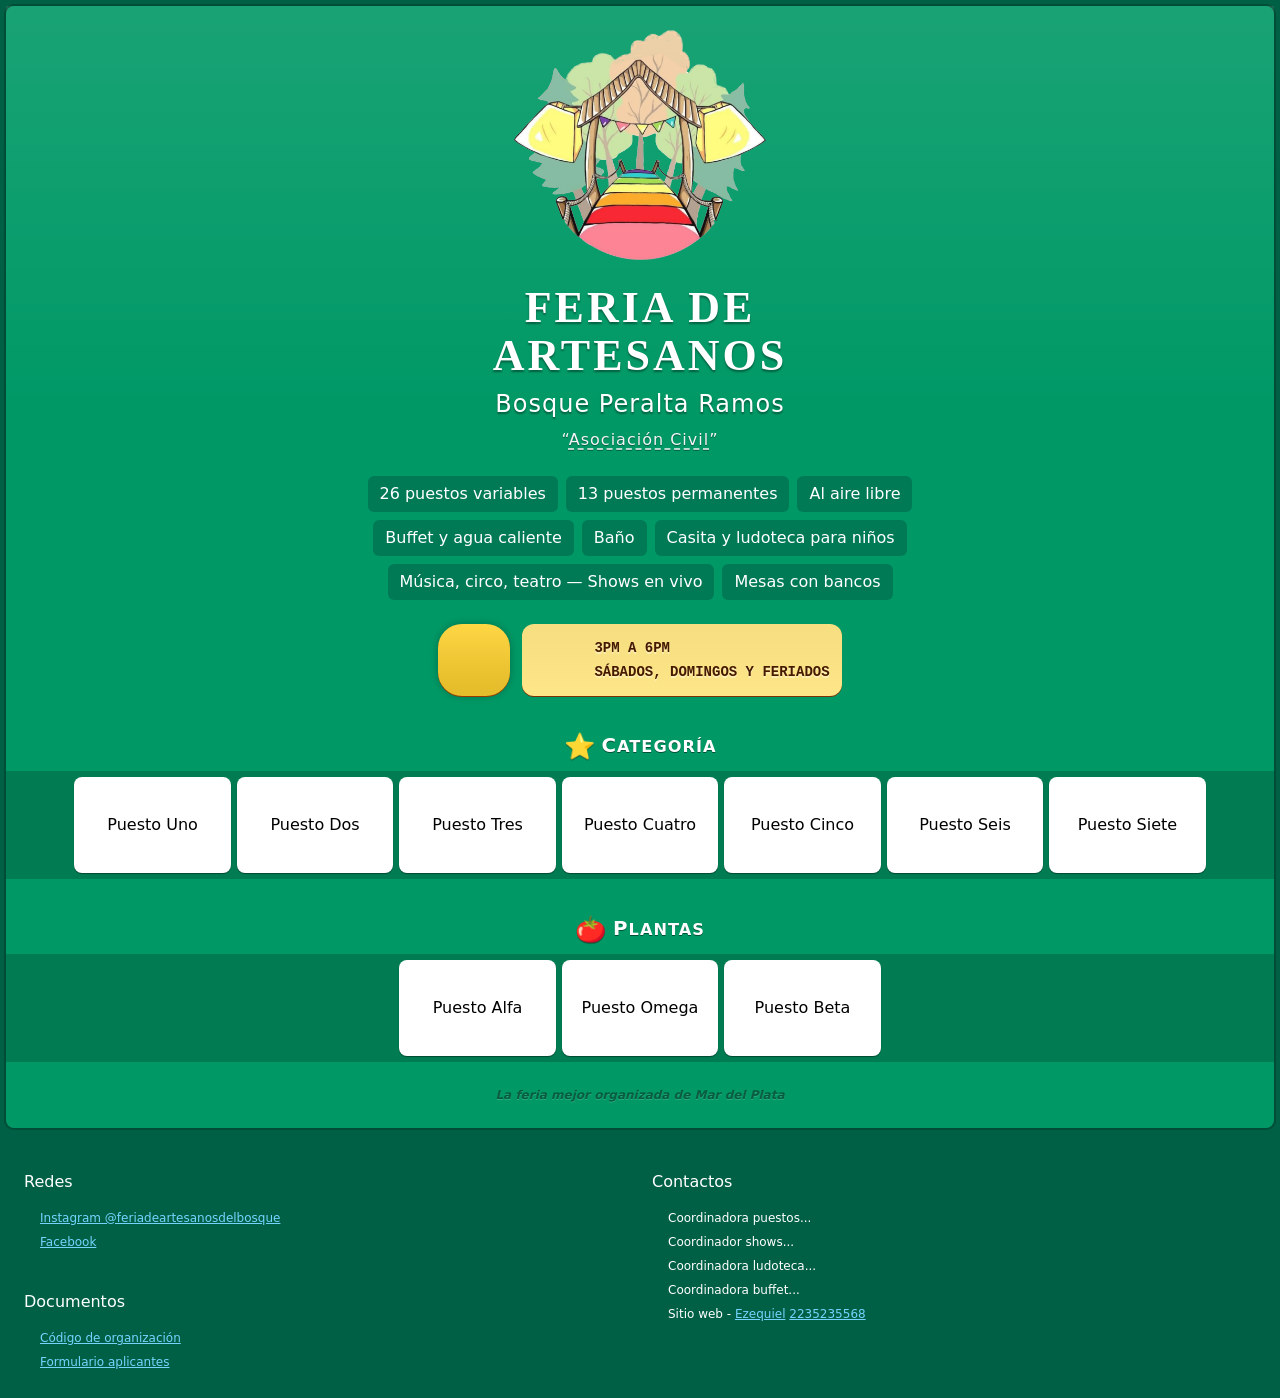
==== commit d5c227fa: "Updates" ====
--- a/index.html
+++ b/index.html
@@ -4,4 +4,4 @@
 
       const $$ = (selector, context = document) =>
         context.querySelectorAll(selector);
-    </script><base href="/"><link rel="stylesheet" href="style.css"><link rel="stylesheet" href="icons.css"></head><body class="flex-cc flex-col gap-12 min-h-screen p6 bg-emerald-600"><header class="flex-cc flex-col gap-6 max-w-screen-sm mx-auto"><img class="w-63" src="images/feria/md.webp"><div><h1 class="font-bold font-serif text-11/12 text-center text-shadow-[0_2px_2px_#0006] tracking-3px uppercase text-white"><span>Feria de</span><br><!--span Artesanal--><span>Artesanos</span><br></h1><div class="font-sans text-6/12 text-center text-shadow-[0_2px_2px_#0006] tracking-1px text-white">Bosque Peralta Ramos</div></div><div class="flex-cc flex-wrap gap-2"><span class="px4 py1 text-white bg-emerald-700 rounded-2">26 puestos variables</span><span class="px4 py1 text-white bg-emerald-700 rounded-2">13 puestos permanentes</span><span class="px4 py1 text-white bg-emerald-700 rounded-2">Buffet</span><span class="px4 py1 text-white bg-emerald-700 rounded-2">Baño</span><span class="px4 py1 text-white bg-emerald-700 rounded-2">Casita y Ludoteca Para Niños</span><span class="px4 py1 text-white bg-emerald-700 rounded-2">Música, Circo, Teatro en vivo</span><span class="px4 py1 text-white bg-emerald-700 rounded-2">Mesas y Banquitos</span></div><div class="flex gap-3"><a class="h18 w18 bg-amber-200 hover:bg-amber-300  text-red-500 rounded-2 icon-fa-location-dot flex-cc text-5rem bg-linear-to-b from-white/5 to-black/5 shadow-[0_2px_2px_#0006] text-shadow-[3px_2px_0] text-shadow-red-800" href="https://www.google.com/maps/place/Feria+Del+Bosque/@-38.0772074,-57.56763,231m/data=!3m1!1e3!4m6!3m5!1s0x9584e0a5d4884d0d:0x47ce549b83a1992a!8m2!3d-38.0771425!4d-57.5670761!16s%2Fg%2F11cjp75w09?entry=ttu&g_ep=EgoyMDI2MTExOC4xIKXMDSoASAFQAw%3D%3D" target="_blank"></a><div class="flex px3 py3 gap-3 font-mono font-semibold text-3.5/6 text-amber-950 text-shadow-[0_1px_0_#fff6] uppercase bg-amber-400 bg-linear-to-b from-white/10 rounded-3 shadow-[0_2px_2px_#0006] to-black/5"><div class="flex-cc h-12 w-12 text-5rem icon-fa-calendar-days text-amber-900"></div><div><div>3pm a 6pm</div><div>Sábados, Domingos y feriados</div></div></div></div></header><div> <div>Asociación Civil</div><div>Coordinadora ...</div><div>Miembros ...</div><div>La feria mejor organizada de la ciudad</div></div><!DOCTYPE html><!-- Website de $600mil por año--></body></html>+    </script><base href="/"><meta name="theme-color" content="oklch(43.2% 0.095 166.913)"><meta name="viewport" content="width=device-width, initial-scale=1.0"><meta charset="UTF-8"><meta name="description" content="Sitio web de la Feria de Artesanos del Bosque Peralta Ramos - Días y Horarios - Listado de participantes - Contactos - Documentos - Formularios - Links a redes"><meta property="og:image" content="https://feriabosque.webjam.site/images/feria/md.webp"><link rel="icon" type="image/svg+xml" href="data:image/svg+xml,<svg xmlns=&quot;http://www.w3.org/2000/svg&quot; viewBox=&quot;0 0 100 100&quot;><text y=&quot;.9em&quot; font-size=&quot;90&quot;>⭐️</text></svg>"><title>Feria de Artesanos · Bosque Peralta Ramos</title><link rel="stylesheet" href="style.css"><link rel="stylesheet" href="icons.css"></head><body><div class="p1.5 bg-emerald-800 gap-12 flex-cc flex-col"><div class="bg-emerald-600 w-full py6 rounded-2 shadow-[0_0_1px_2px_#0003] min-h-screen relative flex flex-col gap-6"><div class="absolute pointer-events-none top-0 inset-x-0 h-100 bg-linear-to-b from-white/10"></div><!--# HEADER--><header class="flex-cc flex-col gap-6 max-w-screen-sm mx-auto px6"><img class="w-63" src="images/feria/md.webp"><div><h1 class="font-bold font-serif text-11/12 text-center text-shadow-[0_2px_2px_#0006] tracking-3px uppercase text-white"><span>Feria de</span><br><!--span Artesanal--><span>Artesanos</span><br></h1><div class="font-sans text-6/12 text-center text-shadow-[0_2px_2px_#0006] tracking-1px text-white">Bosque Peralta Ramos</div><a class="text-center block text-gray-100 tracking-1px text-shadow-[0_1px_1px_#0006]" href="https://www.argentina.gob.ar/justicia/igj/entidades-civiles/asociaciones-civiles" target="_blank">“<span class="underline underline-dashed underline-offset-4 hover:underline-solid">Asociación Civil</span>”</a></div><div class="flex-cc flex-wrap gap-2"><span class="px3 py1.5 text-white bg-emerald-700 rounded-1.5">26 puestos variables</span><span class="px3 py1.5 text-white bg-emerald-700 rounded-1.5">13 puestos permanentes</span><span class="px3 py1.5 text-white bg-emerald-700 rounded-1.5">Al aire libre</span><span class="px3 py1.5 text-white bg-emerald-700 rounded-1.5">Buffet y agua caliente</span><span class="px3 py1.5 text-white bg-emerald-700 rounded-1.5">Baño</span><span class="px3 py1.5 text-white bg-emerald-700 rounded-1.5">Casita y ludoteca para niños</span><span class="px3 py1.5 text-white bg-emerald-700 rounded-1.5">Música, circo, teatro — Shows en vivo</span><span class="px3 py1.5 text-white bg-emerald-700 rounded-1.5">Mesas con bancos</span></div><div class="flex gap-3"><a class="h18 w18 bg-amber-300 hover:brightness-110  text-red-500 rounded-6 icon-fa-location-dot flex-cc text-5rem bg-linear-to-b from-white/10 to-black/10 shadow-[0_1px_0_var(--colors-amber-800),0_0_8px_#0004] hover:scale-105 transition-transform duration-200 shadow-amber-800 text-shadow-[3px_2px_0] text-shadow-red-800" href="https://www.google.com/maps/place/Feria+Del+Bosque/@-38.0772074,-57.56763,231m/data=!3m1!1e3!4m6!3m5!1s0x9584e0a5d4884d0d:0x47ce549b83a1992a!8m2!3d-38.0771425!4d-57.5670761!16s%2Fg%2F11cjp75w09?entry=ttu&g_ep=EgoyMDI2MTExOC4xIKXMDSoASAFQAw%3D%3D" target="_blank"></a><div class="flex px3 py3 gap-3 font-mono font-semibold text-3.5/6 text-amber-950 text-shadow-[0_2px_0_#fff6] uppercase bg-amber-200 bg-linear-to-b from-black/3 rounded-3 shadow-[0_1px_0px] shadow-amber-900 to-white/3"><div class="flex-cc h-12 w-12 text-5rem icon-fa-calendar-days text-amber-900"></div><div><div>3pm a 6pm</div><div>Sábados, Domingos y feriados</div></div></div></div></header><main class="flex flex-col gap-6"><div><div class="text-center text-white text-4.5/12 text-shadow-[0_1px_0_#0007] uppercase tracking-1px font-bold"><span class="text-1.4em mr-1.5 inline-block translate-y-3px">⭐️</span><span class="text-1.1em">C</span><span class="font text-0.9em">ategoría</span></div><div class="bg-black/20  wheel-horizontal gap-1.5 py-1.5 from-black/6 overflow-x-auto whitespace-nowrap flex justify-center-safe snap-x snap-proximity flex-wrap"><div class="h-24 bg-white rounded-2 aspect-163/100 float-left shadow-[0_1px_1px_#0006] flex-cc snap-start">Puesto Uno</div><div class="h-24 bg-white rounded-2 aspect-163/100 float-left shadow-[0_1px_1px_#0006] flex-cc snap-start">Puesto Dos</div><div class="h-24 bg-white rounded-2 aspect-163/100 float-left shadow-[0_1px_1px_#0006] flex-cc snap-start">Puesto Tres</div><div class="h-24 bg-white rounded-2 aspect-163/100 float-left shadow-[0_1px_1px_#0006] flex-cc snap-start">Puesto Cuatro</div><div class="h-24 bg-white rounded-2 aspect-163/100 float-left shadow-[0_1px_1px_#0006] flex-cc snap-start">Puesto Cinco</div><div class="h-24 bg-white rounded-2 aspect-163/100 float-left shadow-[0_1px_1px_#0006] flex-cc snap-start">Puesto Seis</div><div class="h-24 bg-white rounded-2 aspect-163/100 float-left shadow-[0_1px_1px_#0006] flex-cc snap-start">Puesto Siete</div></div></div><div><div class="text-center text-white text-4.5/12 text-shadow-[0_1px_0_#0007] uppercase tracking-1px font-bold"><span class="text-1.4em mr-1.5 inline-block translate-y-3px">🍅</span><span class="text-1.1em">P</span><span class="font text-0.9em">lantas</span></div><div class="bg-black/20  wheel-horizontal gap-1.5 py-1.5 from-black/6 overflow-x-auto whitespace-nowrap flex justify-center-safe snap-x snap-proximity flex-wrap"><div class="h-24 bg-white rounded-2 aspect-163/100 float-left shadow-[0_1px_1px_#0006] flex-cc snap-start">Puesto Alfa</div><div class="h-24 bg-white rounded-2 aspect-163/100 float-left shadow-[0_1px_1px_#0006] flex-cc snap-start">Puesto Omega</div><div class="h-24 bg-white rounded-2 aspect-163/100 float-left shadow-[0_1px_1px_#0006] flex-cc snap-start">Puesto Beta</div></div></div><div class="italic text-center text-black/70 text-3 opacity-60 text-shadow-[0_1px_0_#fff4] font-bold">La feria mejor organizada de Mar del Plata</div></main></div></div><footer class="text-3/6 bg-emerald-800 w-full text-white p-6"><div class="grid cols-2 gap-6"><div class="w-full flex flex-col gap-6"><div><div class="text-4/12">Redes</div><ul class="pl-4"><li><a class="text-sky-300 underline block" href="https://www.instagram.com/feriadeartesanosdelbosque/" target="_blank">Instagram @feriadeartesanosdelbosque</a></li><li><a class="text-sky-300 underline block" href="https://www.facebook.com/p/Feria-Artesanal-del-Bosque-Peralta-Ramos-100064438549694/" target="_blank">Facebook</a></li></ul></div><div><div class="text-4/12">Documentos</div><ul class="pl-4"><li><a class="text-sky-300 underline block">Código de organización</a></li><li><a class="text-sky-300 underline block">Formulario aplicantes</a></li></ul></div></div><div class="w-full flex flex-col gap-6"><div><div class="text-4/12">Contactos</div><ul class="pl-4"><li>Coordinadora puestos...</li><li>Coordinador shows...</li><li>Coordinadora ludoteca...</li><li>Coordinadora buffet...</li><li>Sitio web - <a class="text-sky-300 underline" href="https://ezequielschwartzman.org">Ezequiel</a> <a class="text-sky-300 underline" href="https://wa.me/5492235235568">2235235568</a></li></ul></div></div></div></footer><!DOCTYPE html><!-- Website de $600mil por año--><!-- Map--><!-- Lista de feriantes completa--><!-- Ediciones--><!-- Lista de feriantes por edición--><!-- ~Little AI helper feature--><!--# EmojiFavicon--></body></html>
--- a/style.css
+++ b/style.css
@@ -1,5 +1,5 @@
 /* layer: properties */
-@supports ((-webkit-hyphens: none) and (not (margin-trim: inline))) or ((-moz-orient: inline) and (not (color:rgb(from red r g b)))){*, ::before, ::after, ::backdrop{--un-bg-opacity:100%;--un-from-opacity:100%;--un-text-opacity:100%;--un-text-shadow-opacity:100%;--un-to-opacity:100%;--un-translate-x:initial;--un-translate-y:initial;--un-translate-z:initial;}}
+@supports ((-webkit-hyphens: none) and (not (margin-trim: inline))) or ((-moz-orient: inline) and (not (color:rgb(from red r g b)))){*, ::before, ::after, ::backdrop{--un-bg-opacity:100%;--un-border-opacity:100%;--un-from-opacity:100%;--un-leading:initial;--un-scale-x:1;--un-scale-y:1;--un-scale-z:1;--un-shadow-opacity:100%;--un-text-opacity:100%;--un-text-shadow-opacity:100%;--un-to-opacity:100%;--un-translate-x:initial;--un-translate-y:initial;--un-translate-z:initial;}}
 @property --un-text-opacity{syntax:"<percentage>";inherits:false;initial-value:100%;}
 @property --un-text-shadow-opacity{syntax:"<percentage>";inherits:false;initial-value:100%;}
 @property --un-bg-opacity{syntax:"<percentage>";inherits:false;initial-value:100%;}
@@ -15,6 +15,13 @@
 @property --un-ring-shadow{syntax:"*";inherits:false;initial-value:0 0 #0000;}
 @property --un-shadow{syntax:"*";inherits:false;initial-value:0 0 #0000;}
 @property --un-shadow-color{syntax:"*";inherits:false;}
+@property --un-shadow-opacity{syntax:"<percentage>";inherits:false;initial-value:100%;}
+@property --un-translate-x{syntax:"*";inherits:false;initial-value:0;}
+@property --un-translate-y{syntax:"*";inherits:false;initial-value:0;}
+@property --un-translate-z{syntax:"*";inherits:false;initial-value:0;}
+@property --un-scale-x{syntax:"*";inherits:false;initial-value:1;}
+@property --un-scale-y{syntax:"*";inherits:false;initial-value:1;}
+@property --un-scale-z{syntax:"*";inherits:false;initial-value:1;}
 @property --un-from-opacity{syntax:"<percentage>";inherits:false;initial-value:100%;}
 @property --un-gradient-from{syntax:"<color>";inherits:false;initial-value:#0000;}
 @property --un-gradient-from-position{syntax:"<length-percentage>";inherits:false;initial-value:0%;}
@@ -26,18 +33,38 @@
 @property --un-gradient-via-position{syntax:"<length-percentage>";inherits:false;initial-value:50%;}
 @property --un-gradient-via-stops{syntax:"*";inherits:false;}
 @property --un-to-opacity{syntax:"<percentage>";inherits:false;initial-value:100%;}
+@property --un-blur{syntax:"*";inherits:false;}
+@property --un-brightness{syntax:"*";inherits:false;}
+@property --un-contrast{syntax:"*";inherits:false;}
+@property --un-drop-shadow{syntax:"*";inherits:false;}
+@property --un-grayscale{syntax:"*";inherits:false;}
+@property --un-hue-rotate{syntax:"*";inherits:false;}
+@property --un-invert{syntax:"*";inherits:false;}
+@property --un-saturate{syntax:"*";inherits:false;}
+@property --un-sepia{syntax:"*";inherits:false;}
+@property --un-scroll-snap-strictness{syntax:"*";inherits:false;initial-value:proximity;}
 /* layer: theme */
-:root, :host { --fontWeight-bold: 700; --font-serif: ui-serif,Georgia,Cambria,"Times New Roman",Times,serif; --colors-emerald-600: oklch(59.6% 0.145 163.225); --colors-white: #fff; --font-sans: ui-sans-serif,system-ui,-apple-system,BlinkMacSystemFont,"Segoe UI",Roboto,"Helvetica Neue",Arial,"Noto Sans",sans-serif,"Apple Color Emoji","Segoe UI Emoji","Segoe UI Symbol","Noto Color Emoji"; --font-mono: ui-monospace,SFMono-Regular,Menlo,Monaco,Consolas,"Liberation Mono","Courier New",monospace; --default-font-family: var(--font-sans); --default-monoFont-family: var(--font-mono); --spacing: 0.25rem; --colors-black: #000; --colors-emerald-500: oklch(69.6% 0.17 162.48); --colors-emerald-700: oklch(50.8% 0.118 165.612); --fontWeight-semibold: 600; --colors-amber-DEFAULT: oklch(82.8% 0.189 84.429); --colors-amber-600: oklch(66.6% 0.179 58.318); --colors-amber-500: oklch(76.9% 0.188 70.08); --colors-amber-700: oklch(55.5% 0.163 48.998); --colors-amber-900: oklch(41.4% 0.112 45.904); --colors-amber-950: oklch(27.9% 0.077 45.635); --colors-amber-400: oklch(82.8% 0.189 84.429); --colors-amber-300: oklch(87.9% 0.169 91.605); --colors-red-DEFAULT: oklch(70.4% 0.191 22.216); --colors-red-600: oklch(57.7% 0.245 27.325); --colors-red-500: oklch(63.7% 0.237 25.331); --colors-lime-700: oklch(53.2% 0.157 131.589); --colors-lime-500: oklch(76.8% 0.233 130.85); --colors-lime-600: oklch(64.8% 0.2 131.684); --colors-green-600: oklch(62.7% 0.194 149.214); --colors-green-700: oklch(52.7% 0.154 150.069); --colors-green-200: oklch(92.5% 0.084 155.995); --colors-green-100: oklch(96.2% 0.044 156.743); --colors-emerald-100: oklch(95% 0.052 163.051); --colors-emerald-200: oklch(90.5% 0.093 164.15); --colors-emerald-400: oklch(76.5% 0.177 163.223); --colors-lime-400: oklch(84.1% 0.238 128.85); --colors-amber-800: oklch(47.3% 0.137 46.201); --colors-amber-200: oklch(92.4% 0.12 95.746); --colors-red-700: oklch(50.5% 0.213 27.518); --colors-red-800: oklch(44.4% 0.177 26.899); --default-transition-timingFunction: cubic-bezier(0.4, 0, 0.2, 1); --default-transition-duration: 150ms; --colors-amber-100: oklch(96.2% 0.059 95.617); --colors-blue-DEFAULT: oklch(70.7% 0.165 254.624); --colors-sky-200: oklch(90.1% 0.058 230.902); --colors-sky-400: oklch(74.6% 0.16 232.661); --colors-sky-300: oklch(82.8% 0.111 230.318); --colors-sky-100: oklch(95.1% 0.026 236.824); --colors-orange-100: oklch(95.4% 0.038 75.164); --colors-orange-300: oklch(83.7% 0.128 66.29); --colors-orange-200: oklch(90.1% 0.076 70.697); }
+:root, :host { --fontWeight-bold: 700; --font-serif: ui-serif,Georgia,Cambria,"Times New Roman",Times,serif; --colors-emerald-600: oklch(59.6% 0.145 163.225); --colors-white: #fff; --font-sans: ui-sans-serif,system-ui,-apple-system,BlinkMacSystemFont,"Segoe UI",Roboto,"Helvetica Neue",Arial,"Noto Sans",sans-serif,"Apple Color Emoji","Segoe UI Emoji","Segoe UI Symbol","Noto Color Emoji"; --font-mono: ui-monospace,SFMono-Regular,Menlo,Monaco,Consolas,"Liberation Mono","Courier New",monospace; --default-font-family: var(--font-sans); --default-monoFont-family: var(--font-mono); --spacing: 0.25rem; --colors-black: #000; --colors-emerald-500: oklch(69.6% 0.17 162.48); --colors-emerald-700: oklch(50.8% 0.118 165.612); --fontWeight-semibold: 600; --colors-amber-DEFAULT: oklch(82.8% 0.189 84.429); --colors-amber-600: oklch(66.6% 0.179 58.318); --colors-amber-500: oklch(76.9% 0.188 70.08); --colors-amber-700: oklch(55.5% 0.163 48.998); --colors-amber-900: oklch(41.4% 0.112 45.904); --colors-amber-950: oklch(27.9% 0.077 45.635); --colors-amber-400: oklch(82.8% 0.189 84.429); --colors-amber-300: oklch(87.9% 0.169 91.605); --colors-red-DEFAULT: oklch(70.4% 0.191 22.216); --colors-red-600: oklch(57.7% 0.245 27.325); --colors-red-500: oklch(63.7% 0.237 25.331); --colors-lime-700: oklch(53.2% 0.157 131.589); --colors-lime-500: oklch(76.8% 0.233 130.85); --colors-lime-600: oklch(64.8% 0.2 131.684); --colors-green-600: oklch(62.7% 0.194 149.214); --colors-green-700: oklch(52.7% 0.154 150.069); --colors-green-200: oklch(92.5% 0.084 155.995); --colors-green-100: oklch(96.2% 0.044 156.743); --colors-emerald-100: oklch(95% 0.052 163.051); --colors-emerald-200: oklch(90.5% 0.093 164.15); --colors-emerald-400: oklch(76.5% 0.177 163.223); --colors-lime-400: oklch(84.1% 0.238 128.85); --colors-amber-800: oklch(47.3% 0.137 46.201); --colors-amber-200: oklch(92.4% 0.12 95.746); --colors-red-700: oklch(50.5% 0.213 27.518); --colors-red-800: oklch(44.4% 0.177 26.899); --default-transition-timingFunction: cubic-bezier(0.4, 0, 0.2, 1); --default-transition-duration: 150ms; --colors-amber-100: oklch(96.2% 0.059 95.617); --colors-blue-DEFAULT: oklch(70.7% 0.165 254.624); --colors-sky-200: oklch(90.1% 0.058 230.902); --colors-sky-400: oklch(74.6% 0.16 232.661); --colors-sky-300: oklch(82.8% 0.111 230.318); --colors-sky-100: oklch(95.1% 0.026 236.824); --colors-orange-100: oklch(95.4% 0.038 75.164); --colors-orange-300: oklch(83.7% 0.128 66.29); --colors-orange-200: oklch(90.1% 0.076 70.697); --colors-gray-200: oklch(92.8% 0.006 264.531); --colors-gray-300: oklch(87.2% 0.01 258.338); --colors-gray-100: oklch(96.7% 0.003 264.542); --fontWeight-thin: 100; --colors-green-500: oklch(72.3% 0.219 149.579); --colors-green-800: oklch(44.8% 0.119 151.328); --colors-emerald-DEFAULT: oklch(76.5% 0.177 163.223); --colors-emerald-800: oklch(43.2% 0.095 166.913); --fontWeight-normal: 400; --colors-sky-500: oklch(68.5% 0.169 237.323); --colors-emerald-900: oklch(37.8% 0.077 168.94); --colors-emerald-950: oklch(26.2% 0.051 172.552); --colors-slate-400: oklch(70.4% 0.04 256.788); --colors-gray-900: oklch(21% 0.034 264.665); --colors-yellow-900: oklch(42.1% 0.095 57.708); --colors-yellow-200: oklch(94.5% 0.129 101.54); --colors-lime-300: oklch(89.7% 0.196 126.665); --colors-gray-800: oklch(27.8% 0.033 256.848); --colors-lime-200: oklch(93.8% 0.127 124.321); --colors-purple-200: oklch(90.2% 0.063 306.703); --colors-gray-50: oklch(98.5% 0.002 247.839); --colors-pink-200: oklch(89.9% 0.061 343.231); --colors-purple-400: oklch(71.4% 0.203 305.504); --colors-orange-400: oklch(75% 0.183 55.934); --colors-pink-400: oklch(71.8% 0.202 349.761); }
 /* layer: base */
  *, ::after, ::before, ::backdrop, ::file-selector-button { box-sizing: border-box;  margin: 0;  padding: 0;  border: 0 solid;  }  html, :host { line-height: 1.5;  -webkit-text-size-adjust: 100%;  tab-size: 4;  font-family: var( --default-font-family, -apple-system, BlinkMacSystemFont, 'Segoe UI', Roboto, 'Helvetica Neue', 'Noto Sans', Arial, sans-serif, 'Apple Color Emoji', 'Segoe UI Emoji', 'Segoe UI Symbol', 'Noto Color Emoji' );  font-feature-settings: var(--default-font-featureSettings, normal);  font-variation-settings: var(--default-font-variationSettings, normal);  -webkit-tap-highlight-color: transparent;  }  hr { height: 0;  color: inherit;  border-top-width: 1px;  }  abbr:where([title]) { -webkit-text-decoration: underline dotted; text-decoration: underline dotted; }  h1, h2, h3, h4, h5, h6 { font-size: inherit; font-weight: inherit; }  a { color: inherit; -webkit-text-decoration: inherit; text-decoration: inherit; }  b, strong { font-weight: bolder; }  code, kbd, samp, pre { font-family: var( --default-monoFont-family, ui-monospace, SFMono-Regular, Menlo, Monaco, Consolas, 'Liberation Mono', 'Courier New', monospace );  font-feature-settings: var(--default-monoFont-featureSettings, normal);  font-variation-settings: var(--default-monoFont-variationSettings, normal);  font-size: 1em;  }  small { font-size: 80%; }  sub, sup { font-size: 75%; line-height: 0; position: relative; vertical-align: baseline; } sub { bottom: -0.25em; } sup { top: -0.5em; }  table { text-indent: 0;  border-color: inherit;  border-collapse: collapse;  }  :-moz-focusring:where(:not(iframe)) { outline: auto; }  progress { vertical-align: baseline; }  summary { display: list-item; }  ol, ul, menu { list-style: none; }  img, svg, video, canvas, audio, iframe, embed, object { display: block;  vertical-align: middle;  }  img, video { max-width: 100%; height: auto; }  button, input, select, optgroup, textarea, ::file-selector-button { font: inherit;  font-feature-settings: inherit;  font-variation-settings: inherit;  letter-spacing: inherit;  color: inherit;  border-radius: 0;  background-color: transparent;  opacity: 1;  }  :where(select:is([multiple], [size])) optgroup { font-weight: bolder; }  :where(select:is([multiple], [size])) optgroup option { padding-inline-start: 20px; }  ::file-selector-button { margin-inline-end: 4px; }  ::placeholder { opacity: 1; }  @supports (not (-webkit-appearance: -apple-pay-button))  or (contain-intrinsic-size: 1px)  { ::placeholder { color: color-mix(in oklab, currentcolor 50%, transparent); } }  textarea { resize: vertical; }  ::-webkit-search-decoration { -webkit-appearance: none; }  ::-webkit-date-and-time-value { min-height: 1lh;  text-align: inherit;  }  ::-webkit-datetime-edit { display: inline-flex; }  ::-webkit-datetime-edit-fields-wrapper { padding: 0; } ::-webkit-datetime-edit, ::-webkit-datetime-edit-year-field, ::-webkit-datetime-edit-month-field, ::-webkit-datetime-edit-day-field, ::-webkit-datetime-edit-hour-field, ::-webkit-datetime-edit-minute-field, ::-webkit-datetime-edit-second-field, ::-webkit-datetime-edit-millisecond-field, ::-webkit-datetime-edit-meridiem-field { padding-block: 0; }  ::-webkit-calendar-picker-indicator { line-height: 1; }  :-moz-ui-invalid { box-shadow: none; }  button, input:where([type='button'], [type='reset'], [type='submit']), ::file-selector-button { appearance: button; }  ::-webkit-inner-spin-button, ::-webkit-outer-spin-button { height: auto; }  [hidden]:where(:not([hidden~='until-found'])) { display: none !important; }
 /* layer: default */
 .text-11\/12{font-size:2.75rem;line-height:3rem;}
 .text-3\.5\/6{font-size:0.875rem;line-height:1.5rem;}
+.text-3\/6{font-size:0.75rem;line-height:1.5rem;}
+.text-4\.5\/12{font-size:1.125rem;line-height:3rem;}
+.text-4\/12{font-size:1rem;line-height:3rem;}
 .text-6\/12{font-size:1.5rem;line-height:3rem;}
+.text-0\.9em{font-size:0.9em;}
+.text-1\.1em{font-size:1.1em;}
+.text-1\.4em{font-size:1.4em;}
+.text-3{font-size:0.75rem;}
 .text-5rem{font-size:5rem;}
 .text-amber-900{color:color-mix(in srgb, var(--colors-amber-900) var(--un-text-opacity), transparent);}
 .text-amber-950{color:color-mix(in srgb, var(--colors-amber-950) var(--un-text-opacity), transparent);}
+.text-black\/70{color:color-mix(in srgb, var(--colors-black) 70%, transparent);}
+.text-gray-100{color:color-mix(in srgb, var(--colors-gray-100) var(--un-text-opacity), transparent);}
 .text-red-500{color:color-mix(in srgb, var(--colors-red-500) var(--un-text-opacity), transparent);}
+.text-sky-300{color:color-mix(in srgb, var(--colors-sky-300) var(--un-text-opacity), transparent);}
 .text-white{color:color-mix(in srgb, var(--colors-white) var(--un-text-opacity), transparent);}
 .tracking-1px{--un-tracking:1px;letter-spacing:1px;}
 .tracking-3px{--un-tracking:3px;letter-spacing:3px;}
@@ -46,54 +73,112 @@
 .font-sans{font-family:var(--font-sans);}
 .font-semibold{--un-font-weight:var(--fontWeight-semibold);font-weight:var(--fontWeight-semibold);}
 .font-serif{font-family:var(--font-serif);}
-.text-shadow-\[0_1px_0_\#fff6\]{--un-text-shadow:0 1px 0 var(--un-text-shadow-color, rgb(255 255 255 / 0.4));text-shadow:var(--un-text-shadow);}
+.text-shadow-\[0_1px_0_\#0007\]{--un-text-shadow:0 1px 0 var(--un-text-shadow-color, rgb(0 0 0 / 0.47));text-shadow:var(--un-text-shadow);}
+.text-shadow-\[0_1px_0_\#fff4\]{--un-text-shadow:0 1px 0 var(--un-text-shadow-color, rgb(255 255 255 / 0.27));text-shadow:var(--un-text-shadow);}
+.text-shadow-\[0_1px_1px_\#0006\]{--un-text-shadow:0 1px 1px var(--un-text-shadow-color, rgb(0 0 0 / 0.4));text-shadow:var(--un-text-shadow);}
+.text-shadow-\[0_2px_0_\#fff6\]{--un-text-shadow:0 2px 0 var(--un-text-shadow-color, rgb(255 255 255 / 0.4));text-shadow:var(--un-text-shadow);}
 .text-shadow-\[0_2px_2px_\#0006\]{--un-text-shadow:0 2px 2px var(--un-text-shadow-color, rgb(0 0 0 / 0.4));text-shadow:var(--un-text-shadow);}
 .text-shadow-\[3px_2px_0\]{--un-text-shadow:3px 2px 0 var(--un-text-shadow-color, );text-shadow:var(--un-text-shadow);}
 .text-shadow-red-800{--un-text-shadow-color:color-mix(in srgb, var(--colors-red-800) var(--un-text-shadow-opacity), transparent);}
 .mx-auto{margin-inline:auto;}
-.p6{padding:calc(var(--spacing) * 6);}
+.mr-1\.5{margin-right:calc(var(--spacing) * 1.5);}
+.p-6{padding:calc(var(--spacing) * 6);}
+.p1\.5{padding:calc(var(--spacing) * 1.5);}
 .px3{padding-inline:calc(var(--spacing) * 3);}
-.px4{padding-inline:calc(var(--spacing) * 4);}
-.py1{padding-block:calc(var(--spacing) * 1);}
+.px6{padding-inline:calc(var(--spacing) * 6);}
+.py-1\.5,
+.py1\.5{padding-block:calc(var(--spacing) * 1.5);}
 .py3{padding-block:calc(var(--spacing) * 3);}
+.py6{padding-block:calc(var(--spacing) * 6);}
+.pl-4{padding-left:calc(var(--spacing) * 4);}
 .text-center{text-align:center;}
+.rounded-1\.5{border-radius:0.375rem;}
 .rounded-2{border-radius:0.5rem;}
 .rounded-3{border-radius:0.75rem;}
+.rounded-6{border-radius:1.5rem;}
 .bg-amber-200{background-color:color-mix(in srgb, var(--colors-amber-200) var(--un-bg-opacity), transparent);}
-.bg-amber-400{background-color:color-mix(in srgb, var(--colors-amber-400) var(--un-bg-opacity), transparent);}
+.bg-amber-300{background-color:color-mix(in srgb, var(--colors-amber-300) var(--un-bg-opacity), transparent);}
+.bg-black\/20{background-color:color-mix(in srgb, var(--colors-black) 20%, transparent);}
 .bg-emerald-600{background-color:color-mix(in srgb, var(--colors-emerald-600) var(--un-bg-opacity), transparent);}
 .bg-emerald-700{background-color:color-mix(in srgb, var(--colors-emerald-700) var(--un-bg-opacity), transparent);}
-.hover\:bg-amber-300:hover{background-color:color-mix(in srgb, var(--colors-amber-300) var(--un-bg-opacity), transparent);}
+.bg-emerald-800{background-color:color-mix(in srgb, var(--colors-emerald-800) var(--un-bg-opacity), transparent);}
+.bg-white{background-color:color-mix(in srgb, var(--colors-white) var(--un-bg-opacity), transparent);}
+.opacity-60{opacity:60%;}
+.underline{text-decoration-line:underline;}
+.underline-offset-4{text-underline-offset:4px;}
+.hover\:underline-solid:hover{text-decoration-style:solid;}
+.underline-dashed{text-decoration-style:dashed;}
 .flex{display:flex;}
 .flex-col{flex-direction:column;}
 .flex-wrap{flex-wrap:wrap;}
+.gap-1\.5{gap:calc(var(--spacing) * 1.5);}
 .gap-12{gap:calc(var(--spacing) * 12);}
 .gap-2{gap:calc(var(--spacing) * 2);}
 .gap-3{gap:calc(var(--spacing) * 3);}
 .gap-6{gap:calc(var(--spacing) * 6);}
+.grid{display:grid;}
+.cols-2{grid-template-columns:repeat(2,minmax(0,1fr));}
+.h-100{height:calc(var(--spacing) * 100);}
 .h-12{height:calc(var(--spacing) * 12);}
+.h-24{height:calc(var(--spacing) * 24);}
 .h18{height:calc(var(--spacing) * 18);}
 .min-h-screen{min-height:100vh;}
 .w-12{width:calc(var(--spacing) * 12);}
 .w-63{width:calc(var(--spacing) * 63);}
+.w-full{width:100%;}
 .w18{width:calc(var(--spacing) * 18);}
 .max-w-screen-sm{max-width:40rem;}
+.aspect-163\/100{aspect-ratio:163/100;}
+.block{display:block;}
+.inline-block{display:inline-block;}
+.pointer-events-none{pointer-events:none;}
+.whitespace-nowrap{white-space:nowrap;}
 .uppercase{text-transform:uppercase;}
-.shadow-\[0_2px_2px_\#0006\]{--un-shadow:0 2px 2px var(--un-shadow-color, rgb(0 0 0 / 0.4));box-shadow:var(--un-inset-shadow), var(--un-inset-ring-shadow), var(--un-ring-offset-shadow), var(--un-ring-shadow), var(--un-shadow);}
+.italic{font-style:italic;}
+.shadow-\[0_0_1px_2px_\#0003\]{--un-shadow:0 0 1px 2px var(--un-shadow-color, rgb(0 0 0 / 0.2));box-shadow:var(--un-inset-shadow), var(--un-inset-ring-shadow), var(--un-ring-offset-shadow), var(--un-ring-shadow), var(--un-shadow);}
+.shadow-\[0_1px_0_var\(--colors-amber-800\)\,0_0_8px_\#0004\]{--un-shadow:0 1px 0 var(--colors-amber-800),0 0 8px #0004;box-shadow:var(--un-inset-shadow), var(--un-inset-ring-shadow), var(--un-ring-offset-shadow), var(--un-ring-shadow), var(--un-shadow);}
+.shadow-\[0_1px_0px\]{--un-shadow:0 1px 0px var(--un-shadow-color, );box-shadow:var(--un-inset-shadow), var(--un-inset-ring-shadow), var(--un-ring-offset-shadow), var(--un-ring-shadow), var(--un-shadow);}
+.shadow-\[0_1px_1px_\#0006\]{--un-shadow:0 1px 1px var(--un-shadow-color, rgb(0 0 0 / 0.4));box-shadow:var(--un-inset-shadow), var(--un-inset-ring-shadow), var(--un-ring-offset-shadow), var(--un-ring-shadow), var(--un-shadow);}
+.shadow-amber-800{--un-shadow-color:color-mix(in srgb, var(--colors-amber-800) var(--un-shadow-opacity), transparent);}
+.shadow-amber-900{--un-shadow-color:color-mix(in srgb, var(--colors-amber-900) var(--un-shadow-opacity), transparent);}
+.translate-y-3px{--un-translate-y:3px;translate:var(--un-translate-x) var(--un-translate-y);}
+.hover\:scale-105:hover{--un-scale-x:105%;--un-scale-y:105%;scale:var(--un-scale-x) var(--un-scale-y);}
+.transition-transform{transition-property:transform,translate,scale,rotate;transition-timing-function:var(--un-ease, var(--default-transition-timingFunction));transition-duration:var(--un-duration, var(--default-transition-duration));}
+.duration-200{--un-duration:200ms;transition-duration:200ms;}
+.float-left{float:left;}
+.inset-x-0{inset-inline:calc(var(--spacing) * 0);}
+.top-0{top:calc(var(--spacing) * 0);}
+.justify-center-safe{justify-content:safe center;}
+.absolute{position:absolute;}
+.relative{position:relative;}
+.overflow-x-auto{overflow-x:auto;}
+.from-black\/3{--un-from-opacity:3%;--un-gradient-from:color-mix(in oklab, var(--colors-black) var(--un-from-opacity), transparent);--un-gradient-stops:var(--un-gradient-via-stops, var(--un-gradient-position), var(--un-gradient-from) var(--un-gradient-from-position), var(--un-gradient-to) var(--un-gradient-to-position));}
+.from-black\/6{--un-from-opacity:6%;--un-gradient-from:color-mix(in oklab, var(--colors-black) var(--un-from-opacity), transparent);--un-gradient-stops:var(--un-gradient-via-stops, var(--un-gradient-position), var(--un-gradient-from) var(--un-gradient-from-position), var(--un-gradient-to) var(--un-gradient-to-position));}
 .from-white\/10{--un-from-opacity:10%;--un-gradient-from:color-mix(in oklab, var(--colors-white) var(--un-from-opacity), transparent);--un-gradient-stops:var(--un-gradient-via-stops, var(--un-gradient-position), var(--un-gradient-from) var(--un-gradient-from-position), var(--un-gradient-to) var(--un-gradient-to-position));}
-.from-white\/5{--un-from-opacity:5%;--un-gradient-from:color-mix(in oklab, var(--colors-white) var(--un-from-opacity), transparent);--un-gradient-stops:var(--un-gradient-via-stops, var(--un-gradient-position), var(--un-gradient-from) var(--un-gradient-from-position), var(--un-gradient-to) var(--un-gradient-to-position));}
-.to-black\/5{--un-to-opacity:5%;--un-gradient-to:color-mix(in oklab, var(--colors-black) var(--un-to-opacity), transparent);--un-gradient-stops:var(--un-gradient-via-stops, var(--un-gradient-position), var(--un-gradient-from) var(--un-gradient-from-position), var(--un-gradient-to) var(--un-gradient-to-position));}
+.to-black\/10{--un-to-opacity:10%;--un-gradient-to:color-mix(in oklab, var(--colors-black) var(--un-to-opacity), transparent);--un-gradient-stops:var(--un-gradient-via-stops, var(--un-gradient-position), var(--un-gradient-from) var(--un-gradient-from-position), var(--un-gradient-to) var(--un-gradient-to-position));}
+.to-white\/3{--un-to-opacity:3%;--un-gradient-to:color-mix(in oklab, var(--colors-white) var(--un-to-opacity), transparent);--un-gradient-stops:var(--un-gradient-via-stops, var(--un-gradient-position), var(--un-gradient-from) var(--un-gradient-from-position), var(--un-gradient-to) var(--un-gradient-to-position));}
 .bg-linear-to-b{--un-gradient-position:to bottom in oklab;background-image:linear-gradient(var(--un-gradient-stops));}
+.hover\:brightness-110:hover{--un-brightness:brightness(110%);filter:var(--un-blur,) var(--un-brightness,) var(--un-contrast,) var(--un-grayscale,) var(--un-hue-rotate,) var(--un-invert,) var(--un-saturate,) var(--un-sepia,) var(--un-drop-shadow,);}
+.snap-x{scroll-snap-type:x var(--un-scroll-snap-strictness);}
+.snap-proximity{--un-scroll-snap-strictness:proximity;}
+.snap-start{scroll-snap-align:start;}
 .flex-cc{display:flex;align-items:center;justify-content:center;}
 @supports (color: color-mix(in lab, red, red)){
 .text-amber-900{color:color-mix(in oklab, var(--colors-amber-900) var(--un-text-opacity), transparent);}
 .text-amber-950{color:color-mix(in oklab, var(--colors-amber-950) var(--un-text-opacity), transparent);}
+.text-black\/70{color:color-mix(in oklab, var(--colors-black) 70%, transparent);}
+.text-gray-100{color:color-mix(in oklab, var(--colors-gray-100) var(--un-text-opacity), transparent);}
 .text-red-500{color:color-mix(in oklab, var(--colors-red-500) var(--un-text-opacity), transparent);}
+.text-sky-300{color:color-mix(in oklab, var(--colors-sky-300) var(--un-text-opacity), transparent);}
 .text-white{color:color-mix(in oklab, var(--colors-white) var(--un-text-opacity), transparent);}
 .text-shadow-red-800{--un-text-shadow-color:color-mix(in oklab, var(--colors-red-800) var(--un-text-shadow-opacity), transparent);}
 .bg-amber-200{background-color:color-mix(in oklab, var(--colors-amber-200) var(--un-bg-opacity), transparent);}
-.bg-amber-400{background-color:color-mix(in oklab, var(--colors-amber-400) var(--un-bg-opacity), transparent);}
+.bg-amber-300{background-color:color-mix(in oklab, var(--colors-amber-300) var(--un-bg-opacity), transparent);}
+.bg-black\/20{background-color:color-mix(in oklab, var(--colors-black) 20%, transparent);}
 .bg-emerald-600{background-color:color-mix(in oklab, var(--colors-emerald-600) var(--un-bg-opacity), transparent);}
 .bg-emerald-700{background-color:color-mix(in oklab, var(--colors-emerald-700) var(--un-bg-opacity), transparent);}
-.hover\:bg-amber-300:hover{background-color:color-mix(in oklab, var(--colors-amber-300) var(--un-bg-opacity), transparent);}
+.bg-emerald-800{background-color:color-mix(in oklab, var(--colors-emerald-800) var(--un-bg-opacity), transparent);}
+.bg-white{background-color:color-mix(in oklab, var(--colors-white) var(--un-bg-opacity), transparent);}
+.shadow-amber-800{--un-shadow-color:color-mix(in oklab, var(--colors-amber-800) var(--un-shadow-opacity), transparent);}
+.shadow-amber-900{--un-shadow-color:color-mix(in oklab, var(--colors-amber-900) var(--un-shadow-opacity), transparent);}
 }
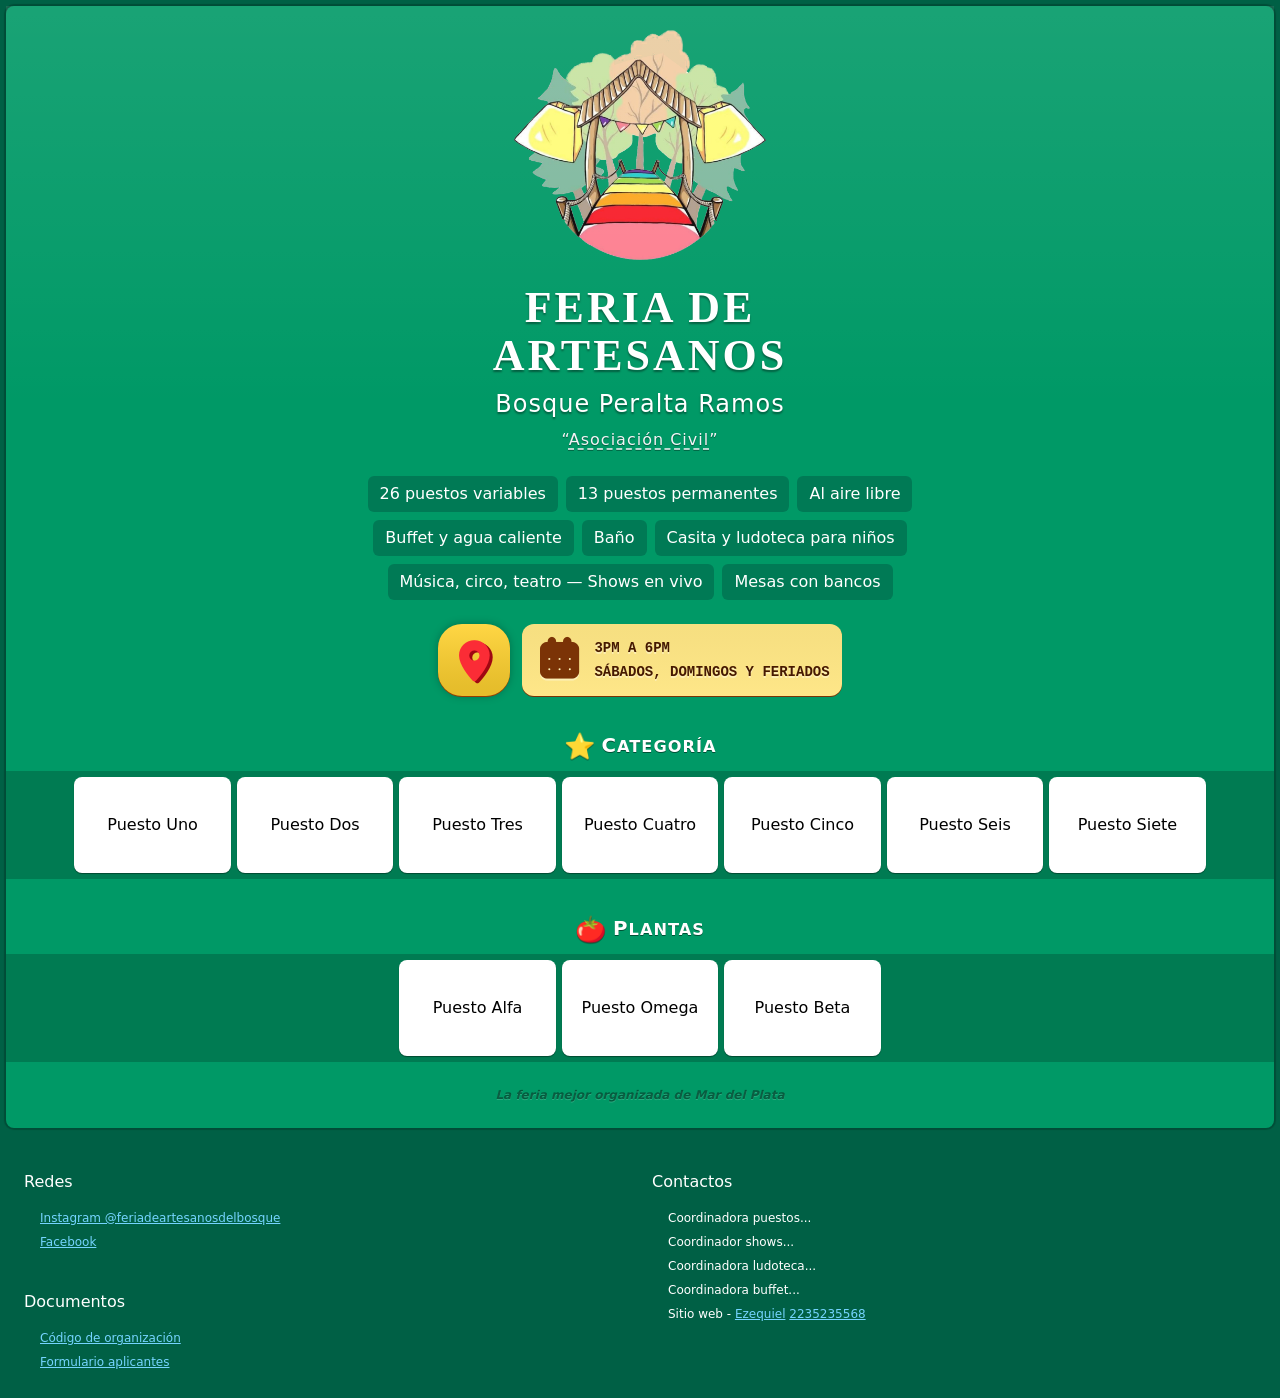
==== commit 629e3fbb: "Updates" ====
--- a/index.html
+++ b/index.html
@@ -4,4 +4,4 @@
 
       const $$ = (selector, context = document) =>
         context.querySelectorAll(selector);
-    </script><base href="/"><meta name="theme-color" content="oklch(43.2% 0.095 166.913)"><meta name="viewport" content="width=device-width, initial-scale=1.0"><meta charset="UTF-8"><meta name="description" content="Sitio web de la Feria de Artesanos del Bosque Peralta Ramos - Días y Horarios - Listado de participantes - Contactos - Documentos - Formularios - Links a redes"><meta property="og:image" content="https://feriabosque.webjam.site/images/feria/md.webp"><link rel="icon" type="image/svg+xml" href="data:image/svg+xml,<svg xmlns=&quot;http://www.w3.org/2000/svg&quot; viewBox=&quot;0 0 100 100&quot;><text y=&quot;.9em&quot; font-size=&quot;90&quot;>⭐️</text></svg>"><title>Feria de Artesanos · Bosque Peralta Ramos</title><link rel="stylesheet" href="style.css"><link rel="stylesheet" href="icons.css"></head><body><div class="p1.5 bg-emerald-800 gap-12 flex-cc flex-col"><div class="bg-emerald-600 w-full py6 rounded-2 shadow-[0_0_1px_2px_#0003] min-h-screen relative flex flex-col gap-6"><div class="absolute pointer-events-none top-0 inset-x-0 h-100 bg-linear-to-b from-white/10"></div><!--# HEADER--><header class="flex-cc flex-col gap-6 max-w-screen-sm mx-auto px6"><img class="w-63" src="images/feria/md.webp"><div><h1 class="font-bold font-serif text-11/12 text-center text-shadow-[0_2px_2px_#0006] tracking-3px uppercase text-white"><span>Feria de</span><br><!--span Artesanal--><span>Artesanos</span><br></h1><div class="font-sans text-6/12 text-center text-shadow-[0_2px_2px_#0006] tracking-1px text-white">Bosque Peralta Ramos</div><a class="text-center block text-gray-100 tracking-1px text-shadow-[0_1px_1px_#0006]" href="https://www.argentina.gob.ar/justicia/igj/entidades-civiles/asociaciones-civiles" target="_blank">“<span class="underline underline-dashed underline-offset-4 hover:underline-solid">Asociación Civil</span>”</a></div><div class="flex-cc flex-wrap gap-2"><span class="px3 py1.5 text-white bg-emerald-700 rounded-1.5">26 puestos variables</span><span class="px3 py1.5 text-white bg-emerald-700 rounded-1.5">13 puestos permanentes</span><span class="px3 py1.5 text-white bg-emerald-700 rounded-1.5">Al aire libre</span><span class="px3 py1.5 text-white bg-emerald-700 rounded-1.5">Buffet y agua caliente</span><span class="px3 py1.5 text-white bg-emerald-700 rounded-1.5">Baño</span><span class="px3 py1.5 text-white bg-emerald-700 rounded-1.5">Casita y ludoteca para niños</span><span class="px3 py1.5 text-white bg-emerald-700 rounded-1.5">Música, circo, teatro — Shows en vivo</span><span class="px3 py1.5 text-white bg-emerald-700 rounded-1.5">Mesas con bancos</span></div><div class="flex gap-3"><a class="h18 w18 bg-amber-300 hover:brightness-110  text-red-500 rounded-6 icon-fa-location-dot flex-cc text-5rem bg-linear-to-b from-white/10 to-black/10 shadow-[0_1px_0_var(--colors-amber-800),0_0_8px_#0004] hover:scale-105 transition-transform duration-200 shadow-amber-800 text-shadow-[3px_2px_0] text-shadow-red-800" href="https://www.google.com/maps/place/Feria+Del+Bosque/@-38.0772074,-57.56763,231m/data=!3m1!1e3!4m6!3m5!1s0x9584e0a5d4884d0d:0x47ce549b83a1992a!8m2!3d-38.0771425!4d-57.5670761!16s%2Fg%2F11cjp75w09?entry=ttu&g_ep=EgoyMDI2MTExOC4xIKXMDSoASAFQAw%3D%3D" target="_blank"></a><div class="flex px3 py3 gap-3 font-mono font-semibold text-3.5/6 text-amber-950 text-shadow-[0_2px_0_#fff6] uppercase bg-amber-200 bg-linear-to-b from-black/3 rounded-3 shadow-[0_1px_0px] shadow-amber-900 to-white/3"><div class="flex-cc h-12 w-12 text-5rem icon-fa-calendar-days text-amber-900"></div><div><div>3pm a 6pm</div><div>Sábados, Domingos y feriados</div></div></div></div></header><main class="flex flex-col gap-6"><div><div class="text-center text-white text-4.5/12 text-shadow-[0_1px_0_#0007] uppercase tracking-1px font-bold"><span class="text-1.4em mr-1.5 inline-block translate-y-3px">⭐️</span><span class="text-1.1em">C</span><span class="font text-0.9em">ategoría</span></div><div class="bg-black/20  wheel-horizontal gap-1.5 py-1.5 from-black/6 overflow-x-auto whitespace-nowrap flex justify-center-safe snap-x snap-proximity flex-wrap"><div class="h-24 bg-white rounded-2 aspect-163/100 float-left shadow-[0_1px_1px_#0006] flex-cc snap-start">Puesto Uno</div><div class="h-24 bg-white rounded-2 aspect-163/100 float-left shadow-[0_1px_1px_#0006] flex-cc snap-start">Puesto Dos</div><div class="h-24 bg-white rounded-2 aspect-163/100 float-left shadow-[0_1px_1px_#0006] flex-cc snap-start">Puesto Tres</div><div class="h-24 bg-white rounded-2 aspect-163/100 float-left shadow-[0_1px_1px_#0006] flex-cc snap-start">Puesto Cuatro</div><div class="h-24 bg-white rounded-2 aspect-163/100 float-left shadow-[0_1px_1px_#0006] flex-cc snap-start">Puesto Cinco</div><div class="h-24 bg-white rounded-2 aspect-163/100 float-left shadow-[0_1px_1px_#0006] flex-cc snap-start">Puesto Seis</div><div class="h-24 bg-white rounded-2 aspect-163/100 float-left shadow-[0_1px_1px_#0006] flex-cc snap-start">Puesto Siete</div></div></div><div><div class="text-center text-white text-4.5/12 text-shadow-[0_1px_0_#0007] uppercase tracking-1px font-bold"><span class="text-1.4em mr-1.5 inline-block translate-y-3px">🍅</span><span class="text-1.1em">P</span><span class="font text-0.9em">lantas</span></div><div class="bg-black/20  wheel-horizontal gap-1.5 py-1.5 from-black/6 overflow-x-auto whitespace-nowrap flex justify-center-safe snap-x snap-proximity flex-wrap"><div class="h-24 bg-white rounded-2 aspect-163/100 float-left shadow-[0_1px_1px_#0006] flex-cc snap-start">Puesto Alfa</div><div class="h-24 bg-white rounded-2 aspect-163/100 float-left shadow-[0_1px_1px_#0006] flex-cc snap-start">Puesto Omega</div><div class="h-24 bg-white rounded-2 aspect-163/100 float-left shadow-[0_1px_1px_#0006] flex-cc snap-start">Puesto Beta</div></div></div><div class="italic text-center text-black/70 text-3 opacity-60 text-shadow-[0_1px_0_#fff4] font-bold">La feria mejor organizada de Mar del Plata</div></main></div></div><footer class="text-3/6 bg-emerald-800 w-full text-white p-6"><div class="grid cols-2 gap-6"><div class="w-full flex flex-col gap-6"><div><div class="text-4/12">Redes</div><ul class="pl-4"><li><a class="text-sky-300 underline block" href="https://www.instagram.com/feriadeartesanosdelbosque/" target="_blank">Instagram @feriadeartesanosdelbosque</a></li><li><a class="text-sky-300 underline block" href="https://www.facebook.com/p/Feria-Artesanal-del-Bosque-Peralta-Ramos-100064438549694/" target="_blank">Facebook</a></li></ul></div><div><div class="text-4/12">Documentos</div><ul class="pl-4"><li><a class="text-sky-300 underline block">Código de organización</a></li><li><a class="text-sky-300 underline block">Formulario aplicantes</a></li></ul></div></div><div class="w-full flex flex-col gap-6"><div><div class="text-4/12">Contactos</div><ul class="pl-4"><li>Coordinadora puestos...</li><li>Coordinador shows...</li><li>Coordinadora ludoteca...</li><li>Coordinadora buffet...</li><li>Sitio web - <a class="text-sky-300 underline" href="https://ezequielschwartzman.org">Ezequiel</a> <a class="text-sky-300 underline" href="https://wa.me/5492235235568">2235235568</a></li></ul></div></div></div></footer><!DOCTYPE html><!-- Website de $600mil por año--><!-- Map--><!-- Lista de feriantes completa--><!-- Ediciones--><!-- Lista de feriantes por edición--><!-- ~Little AI helper feature--><!--# EmojiFavicon--></body></html>+    </script><base href="/"><meta name="theme-color" content="oklch(43.2% 0.095 166.913)"><meta name="viewport" content="width=device-width, initial-scale=1.0"><meta charset="UTF-8"><meta name="description" content="Sitio web de la Feria de Artesanos del Bosque Peralta Ramos - Días y Horarios - Listado de participantes - Contactos - Documentos - Formularios - Links a redes"><meta property="og:image" content="https://feriabosque.webjam.site/images/feria/md.webp"><link rel="icon" type="image/svg+xml" href="data:image/svg+xml,<svg xmlns=&quot;http://www.w3.org/2000/svg&quot; viewBox=&quot;0 0 100 100&quot;><text y=&quot;.9em&quot; font-size=&quot;90&quot;>⭐️</text></svg>"><title>Feria de Artesanos · Bosque Peralta Ramos</title><link rel="stylesheet" href="style.css"><link rel="stylesheet" href="icons.css"></head><body><div class="p1.5 bg-emerald-800 gap-12 flex-cc flex-col"><div class="bg-emerald-600 w-full py6 rounded-2 shadow-[0_0_1px_2px_#0003] min-h-screen relative flex flex-col gap-6"><div class="absolute pointer-events-none top-0 inset-x-0 h-100 bg-linear-to-b from-white/10"></div><!--# HEADER--><header class="flex-cc flex-col gap-6 max-w-screen-sm mx-auto px6"><img class="w-63" src="images/feria/md.webp"><div><h1 class="font-bold font-serif text-11/12 text-center text-shadow-[0_2px_2px_#0006] tracking-3px uppercase text-white"><span>Feria de</span><br><!--span Artesanal--><span>Artesanos</span><br></h1><div class="font-sans text-6/12 text-center text-shadow-[0_2px_2px_#0006] tracking-1px text-white">Bosque Peralta Ramos</div><a class="text-center block text-gray-100 tracking-1px text-shadow-[0_1px_1px_#0006]" href="https://www.argentina.gob.ar/justicia/igj/entidades-civiles/asociaciones-civiles" target="_blank">“<span class="underline underline-dashed underline-offset-4 hover:underline-solid">Asociación Civil</span>”</a></div><div class="flex-cc flex-wrap gap-2"><span class="px3 py1.5 text-white bg-emerald-700 rounded-1.5">26 puestos variables</span><span class="px3 py1.5 text-white bg-emerald-700 rounded-1.5">13 puestos permanentes</span><span class="px3 py1.5 text-white bg-emerald-700 rounded-1.5">Al aire libre</span><span class="px3 py1.5 text-white bg-emerald-700 rounded-1.5">Buffet y agua caliente</span><span class="px3 py1.5 text-white bg-emerald-700 rounded-1.5">Baño</span><span class="px3 py1.5 text-white bg-emerald-700 rounded-1.5">Casita y ludoteca para niños</span><span class="px3 py1.5 text-white bg-emerald-700 rounded-1.5">Música, circo, teatro — Shows en vivo</span><span class="px3 py1.5 text-white bg-emerald-700 rounded-1.5">Mesas con bancos</span></div><div class="flex gap-3"><a class="h18 w18 bg-amber-300 hover:brightness-110  text-red-500 rounded-6 icon-fa-location-dot flex-cc text-5rem bg-linear-to-b from-white/10 to-black/10 shadow-[0_1px_0_var(--colors-amber-800),0_0_8px_#0004] hover:scale-105 transition-transform duration-200 shadow-amber-800 text-shadow-[3px_2px_0] text-shadow-red-800" href="https://www.google.com/maps/place/Feria+Del+Bosque/@-38.0772074,-57.56763,231m/data=!3m1!1e3!4m6!3m5!1s0x9584e0a5d4884d0d:0x47ce549b83a1992a!8m2!3d-38.0771425!4d-57.5670761!16s%2Fg%2F11cjp75w09?entry=ttu&g_ep=EgoyMDI2MTExOC4xIKXMDSoASAFQAw%3D%3D" target="_blank"></a><div class="flex px3 py3 gap-3 font-mono font-semibold text-3.5/6 text-amber-950 text-shadow-[0_2px_0_#fff6] uppercase bg-amber-200 bg-linear-to-b from-black/3 rounded-3 shadow-[0_1px_0px] shadow-amber-900 to-white/3"><div class="flex-cc h-12 w-12 text-5rem icon-fa-calendar-days text-amber-900"></div><div><div>3pm a 6pm</div><div>Sábados, Domingos y feriados</div></div></div></div></header><main class="flex flex-col gap-6"><div><div class="text-center text-white text-4.5/12 text-shadow-[0_1px_0_#0007] uppercase tracking-1px font-bold"><span class="text-1.4em mr-1.5 inline-block translate-y-3px">⭐️</span><span class="text-1.1em">C</span><span class="font text-0.9em">ategoría</span></div><div class="bg-black/20  wheel-horizontal gap-1.5 py-1.5 from-black/6 overflow-x-auto whitespace-nowrap flex justify-center-safe snap-x snap-proximity flex-wrap"><div class="h-24 bg-white rounded-2 aspect-163/100 float-left shadow-[0_1px_1px_#0006] flex-cc snap-start">Puesto Uno</div><div class="h-24 bg-white rounded-2 aspect-163/100 float-left shadow-[0_1px_1px_#0006] flex-cc snap-start">Puesto Dos</div><div class="h-24 bg-white rounded-2 aspect-163/100 float-left shadow-[0_1px_1px_#0006] flex-cc snap-start">Puesto Tres</div><div class="h-24 bg-white rounded-2 aspect-163/100 float-left shadow-[0_1px_1px_#0006] flex-cc snap-start">Puesto Cuatro</div><div class="h-24 bg-white rounded-2 aspect-163/100 float-left shadow-[0_1px_1px_#0006] flex-cc snap-start">Puesto Cinco</div><div class="h-24 bg-white rounded-2 aspect-163/100 float-left shadow-[0_1px_1px_#0006] flex-cc snap-start">Puesto Seis</div><div class="h-24 bg-white rounded-2 aspect-163/100 float-left shadow-[0_1px_1px_#0006] flex-cc snap-start">Puesto Siete</div></div></div><div><div class="text-center text-white text-4.5/12 text-shadow-[0_1px_0_#0007] uppercase tracking-1px font-bold"><span class="text-1.4em mr-1.5 inline-block translate-y-3px">🍅</span><span class="text-1.1em">P</span><span class="font text-0.9em">lantas</span></div><div class="bg-black/20  wheel-horizontal gap-1.5 py-1.5 from-black/6 overflow-x-auto whitespace-nowrap flex justify-center-safe snap-x snap-proximity flex-wrap"><div class="h-24 bg-white rounded-2 aspect-163/100 float-left shadow-[0_1px_1px_#0006] flex-cc snap-start">Puesto Alfa</div><div class="h-24 bg-white rounded-2 aspect-163/100 float-left shadow-[0_1px_1px_#0006] flex-cc snap-start">Puesto Omega</div><div class="h-24 bg-white rounded-2 aspect-163/100 float-left shadow-[0_1px_1px_#0006] flex-cc snap-start">Puesto Beta</div></div></div><div class="italic text-center text-black/70 text-3 opacity-60 text-shadow-[0_1px_0_#fff4] font-bold">La feria mejor organizada de Mar del Plata</div></main></div></div><footer class="text-3/6 bg-emerald-800 w-full text-white p-6"><div class="grid cols-2 gap-6"><div class="w-full flex flex-col gap-6"><div><div class="text-4/12">Redes</div><ul class="pl-4"><li><a class="text-sky-300 underline block" href="https://www.instagram.com/feriadeartesanosdelbosque/" target="_blank">Instagram @feriadeartesanosdelbosque</a></li><li><a class="text-sky-300 underline block" href="https://www.facebook.com/p/Feria-Artesanal-del-Bosque-Peralta-Ramos-100064438549694/" target="_blank">Facebook</a></li></ul></div><div><div class="text-4/12">Documentos</div><ul class="pl-4"><li><a class="text-sky-300 underline block">Código de organización</a></li><li><a class="text-sky-300 underline block">Formulario aplicantes</a></li></ul></div></div><div class="w-full flex flex-col gap-6"><div><div class="text-4/12">Contactos</div><ul class="pl-4"><li>Coordinadora puestos...</li><li>Coordinador shows...</li><li>Coordinadora ludoteca...</li><li>Coordinadora buffet...</li><li>Sitio web - <a class="text-sky-300 underline" href="https://ezequielschwartzman.org">Ezequiel</a> <a class="text-sky-300 underline" href="https://wa.me/5492235235568">2235235568</a></li></ul></div></div></div></footer><!DOCTYPE html><!-- Website de $600mil por año--><!-- <Map>--><!-- Lista de feriantes completa--><!-- Ediciones--><!-- Lista de feriantes por edición--><!-- ~Little AI helper feature--><!--# EmojiFavicon--></body></html>
--- a/icons.css
+++ b/icons.css
@@ -0,0 +1,27 @@
+
+@font-face {
+  font-family: "WebJamIcons";
+  src: url("data:font/otf,%4f%54%54%4f%00%0a%00%80%00%03%00%20%43%46%46%20%38%a2%b6%98%00%00%04%f8%00%00%02%6f%4f%53%2f%32%47%94%51%a7%00%00%01%10%00%00%00%60%63%6d%61%70%00%0c%e0%34%00%00%04%ac%00%00%00%2c%68%65%61%64%2f%26%02%54%00%00%00%ac%00%00%00%36%68%68%65%61%02%5a%00%fc%00%00%00%e4%00%00%00%24%68%6d%74%78%05%52%00%00%00%00%07%68%00%00%00%0c%6c%74%61%67%65%7e%00%04%00%00%07%74%00%00%00%12%6d%61%78%70%00%03%50%00%00%00%01%08%00%00%00%06%6e%61%6d%65%00%a4%f7%43%00%00%01%70%00%00%03%3c%70%6f%73%74%00%03%00%00%00%00%04%d8%00%00%00%20%00%01%00%00%00%01%00%00%3f%e7%fe%c3%5f%0f%3c%f5%00%03%03%e8%00%00%00%00%e7%27%5f%fd%00%00%00%00%e7%27%5f%fd%00%00%ff%ba%01%c0%01%c0%00%00%00%03%00%02%00%00%00%00%00%00%00%01%00%00%02%58%ff%38%00%00%01%c0%00%00%00%00%00%00%00%01%00%00%00%00%00%00%00%00%00%00%00%00%00%00%00%03%00%00%50%00%00%03%00%00%00%03%01%a0%01%f4%00%05%00%00%02%8a%02%bb%00%00%00%8c%02%8a%02%bb%00%00%01%df%00%31%01%02%00%00%00%00%00%00%00%00%00%00%00%00%00%00%00%01%10%00%00%00%00%00%00%00%00%00%00%00%58%58%58%58%00%40%e0%00%e0%01%02%58%ff%38%00%00%01%c0%00%46%00%00%00%01%00%00%00%00%01%2c%01%c0%00%00%00%00%00%00%00%00%00%33%02%6a%00%00%00%04%00%00%00%00%00%02%00%3a%00%00%00%04%00%00%00%01%00%16%00%00%00%00%00%04%00%00%00%02%00%0e%00%16%00%00%00%04%00%00%00%03%00%2c%00%60%00%00%00%04%00%00%00%04%00%26%00%24%00%00%00%04%00%00%00%05%00%16%00%4a%00%00%00%04%00%00%00%06%00%24%00%00%00%00%00%04%00%00%00%07%00%02%00%3a%00%00%00%04%00%00%00%08%00%02%00%3a%00%00%00%04%00%00%00%09%00%02%00%3a%00%00%00%04%00%00%00%0a%00%02%00%3a%00%00%00%04%00%00%00%0b%00%02%00%3a%00%00%00%04%00%00%00%0c%00%02%00%3a%00%00%00%04%00%00%00%0d%00%02%00%3a%00%00%00%04%00%00%00%0e%00%02%00%3a%00%00%00%04%00%00%00%10%00%16%00%00%00%00%00%04%00%00%00%11%00%0e%00%16%00%01%00%00%00%00%00%00%00%01%00%3b%00%01%00%00%00%00%00%01%00%0b%00%8c%00%01%00%00%00%00%00%02%00%07%00%97%00%01%00%00%00%00%00%03%00%16%00%bc%00%01%00%00%00%00%00%04%00%13%00%9e%00%01%00%00%00%00%00%05%00%0b%00%b1%00%01%00%00%00%00%00%06%00%12%00%8c%00%01%00%00%00%00%00%07%00%01%00%3b%00%01%00%00%00%00%00%08%00%01%00%3b%00%01%00%00%00%00%00%09%00%01%00%3b%00%01%00%00%00%00%00%0a%00%01%00%3b%00%01%00%00%00%00%00%0b%00%01%00%3b%00%01%00%00%00%00%00%0c%00%01%00%3b%00%01%00%00%00%00%00%0d%00%01%00%3b%00%01%00%00%00%00%00%0e%00%01%00%3b%00%01%00%00%00%00%00%10%00%0b%00%8c%00%01%00%00%00%00%00%11%00%07%00%97%00%03%00%01%04%09%00%00%00%02%00%3a%00%03%00%01%04%09%00%01%00%16%00%00%00%03%00%01%04%09%00%02%00%0e%00%16%00%03%00%01%04%09%00%03%00%2c%00%60%00%03%00%01%04%09%00%04%00%26%00%24%00%03%00%01%04%09%00%05%00%16%00%4a%00%03%00%01%04%09%00%06%00%24%00%00%00%03%00%01%04%09%00%07%00%02%00%3a%00%03%00%01%04%09%00%08%00%02%00%3a%00%03%00%01%04%09%00%09%00%02%00%3a%00%03%00%01%04%09%00%0a%00%02%00%3a%00%03%00%01%04%09%00%0b%00%02%00%3a%00%03%00%01%04%09%00%0c%00%02%00%3a%00%03%00%01%04%09%00%0d%00%02%00%3a%00%03%00%01%04%09%00%0e%00%02%00%3a%00%03%00%01%04%09%00%10%00%16%00%00%00%03%00%01%04%09%00%11%00%0e%00%16%00%57%00%65%00%62%00%4a%00%61%00%6d%00%49%00%63%00%6f%00%6e%00%73%00%52%00%65%00%67%00%75%00%6c%00%61%00%72%00%57%00%65%00%62%00%4a%00%61%00%6d%00%49%00%63%00%6f%00%6e%00%73%00%20%00%52%00%65%00%67%00%75%00%6c%00%61%00%72%00%56%00%65%00%72%00%73%00%69%00%6f%00%6e%00%20%00%30%00%2e%00%31%00%20%00%3a%00%20%00%57%00%65%00%62%00%4a%00%61%00%6d%00%49%00%63%00%6f%00%6e%00%73%00%20%00%52%00%65%00%67%00%75%00%6c%00%61%00%72%57%65%62%4a%61%6d%49%63%6f%6e%73%52%65%67%75%6c%61%72%57%65%62%4a%61%6d%49%63%6f%6e%73%20%52%65%67%75%6c%61%72%56%65%72%73%69%6f%6e%20%30%2e%31%20%3a%20%57%65%62%4a%61%6d%49%63%6f%6e%73%20%52%65%67%75%6c%61%72%00%00%00%01%00%03%00%01%00%00%00%0c%00%04%00%20%00%00%00%04%00%04%00%01%00%00%e0%01%ff%ff%00%00%e0%00%ff%ff%20%01%00%01%00%00%00%00%00%03%00%00%00%00%00%00%00%00%00%00%00%00%00%00%00%00%00%00%00%00%00%00%00%00%00%00%00%00%00%00%01%00%04%01%00%01%01%01%13%57%65%62%4a%61%6d%49%63%6f%6e%73%52%65%67%75%6c%61%72%00%01%01%01%27%f8%1b%00%f8%1c%02%f8%1d%03%f8%1e%04%8b%45%f8%ec%f8%54%05%1d%00%00%00%a1%0f%1d%00%00%00%a6%11%8b%1d%00%00%02%6f%12%00%06%01%01%0c%1f%2a%31%40%50%56%65%72%73%69%6f%6e%20%30%2e%31%57%65%62%4a%61%6d%49%63%6f%6e%73%20%52%65%67%75%6c%61%72%57%65%62%4a%61%6d%49%63%6f%6e%73%52%65%67%75%6c%61%72%66%61%2d%6c%6f%63%61%74%69%6f%6e%2d%64%6f%74%66%61%2d%63%61%6c%65%6e%64%61%72%2d%64%61%79%73%00%00%00%01%8b%01%8c%00%03%02%00%01%00%04%00%54%01%bf%f8%a6%0e%f8%14%8b%f7%97%15%8b%f4%e1%df%f5%8b%08%f5%8b%e1%37%8b%22%08%8b%fb%0b%fb%0c%fb%23%59%55%08%7f%7e%77%8b%7f%98%08%59%c1%fb%0c%f7%23%8b%f7%0b%08%f7%54%48%15%ae%8b%a8%a8%8b%ae%08%8b%ae%6e%a8%68%8b%08%68%8b%6e%6e%8b%68%08%8b%68%a8%6e%ae%8b%08%0e%f8%54%f7%14%f8%54%15%9d%8b%99%7d%8b%79%08%8b%6b%05%f7%14%8b%05%8b%ab%05%8b%9d%99%99%9d%8b%08%9d%8b%99%7d%8b%79%08%8b%6b%05%ab%8b%05%ae%8b%a8%6e%8b%68%08%8b%fb%b4%05%8b%68%6e%6e%68%8b%08%fb%d4%8b%05%68%8b%6e%a8%8b%ae%08%8b%f7%b4%05%8b%ae%a8%a8%ae%8b%08%ab%8b%05%8b%ab%05%8b%9d%99%99%9d%8b%08%4b%fb%84%15%8b%6b%05%8b%82%92%84%94%8b%08%ab%8b%05%94%8b%92%92%8b%94%08%8b%ab%05%8b%94%84%92%82%8b%08%6b%8b%05%82%8b%84%84%8b%82%08%f7%14%8b%15%8b%6b%05%8b%82%92%84%94%8b%08%ab%8b%05%94%8b%92%92%8b%94%08%8b%ab%05%8b%94%84%92%82%8b%08%6b%8b%05%82%8b%84%84%8b%82%08%f7%24%9b%15%82%8b%84%84%8b%82%08%8b%6b%05%8b%82%92%84%94%8b%08%ab%8b%05%94%8b%92%92%8b%94%08%8b%ab%05%8b%94%84%92%82%8b%08%6b%8b%05%fb%a4%fb%24%15%8b%6b%05%8b%82%92%84%94%8b%08%ab%8b%05%94%8b%92%92%8b%94%08%8b%ab%05%8b%94%84%92%82%8b%08%6b%8b%05%82%8b%84%84%8b%82%08%f7%24%9b%15%82%8b%84%84%8b%82%08%8b%6b%05%8b%82%92%84%94%8b%08%ab%8b%05%94%8b%92%92%8b%94%08%8b%ab%05%8b%94%84%92%82%8b%08%6b%8b%05%f7%04%7b%15%8b%6b%05%8b%82%92%84%94%8b%08%ab%8b%05%94%8b%92%92%8b%94%08%8b%ab%05%8b%94%84%92%82%8b%08%6b%8b%05%82%8b%84%84%8b%82%08%0e%00%02%12%00%00%01%80%00%00%01%c0%00%00%00%00%00%01%00%00%00%00%00%00%00%01%00%10%00%02%65%6e%00%00") format("opentype");
+  font-weight: normal;
+  font-style: normal;
+  font-display: block;
+}
+
+
+.icon-fa-location-dot {
+  font-family: "WebJamIcons";
+  font-style: normal;
+}
+
+.icon-fa-location-dot::before {
+  content: "\E000";
+}
+
+.icon-fa-calendar-days {
+  font-family: "WebJamIcons";
+  font-style: normal;
+}
+
+.icon-fa-calendar-days::before {
+  content: "\E001";
+}
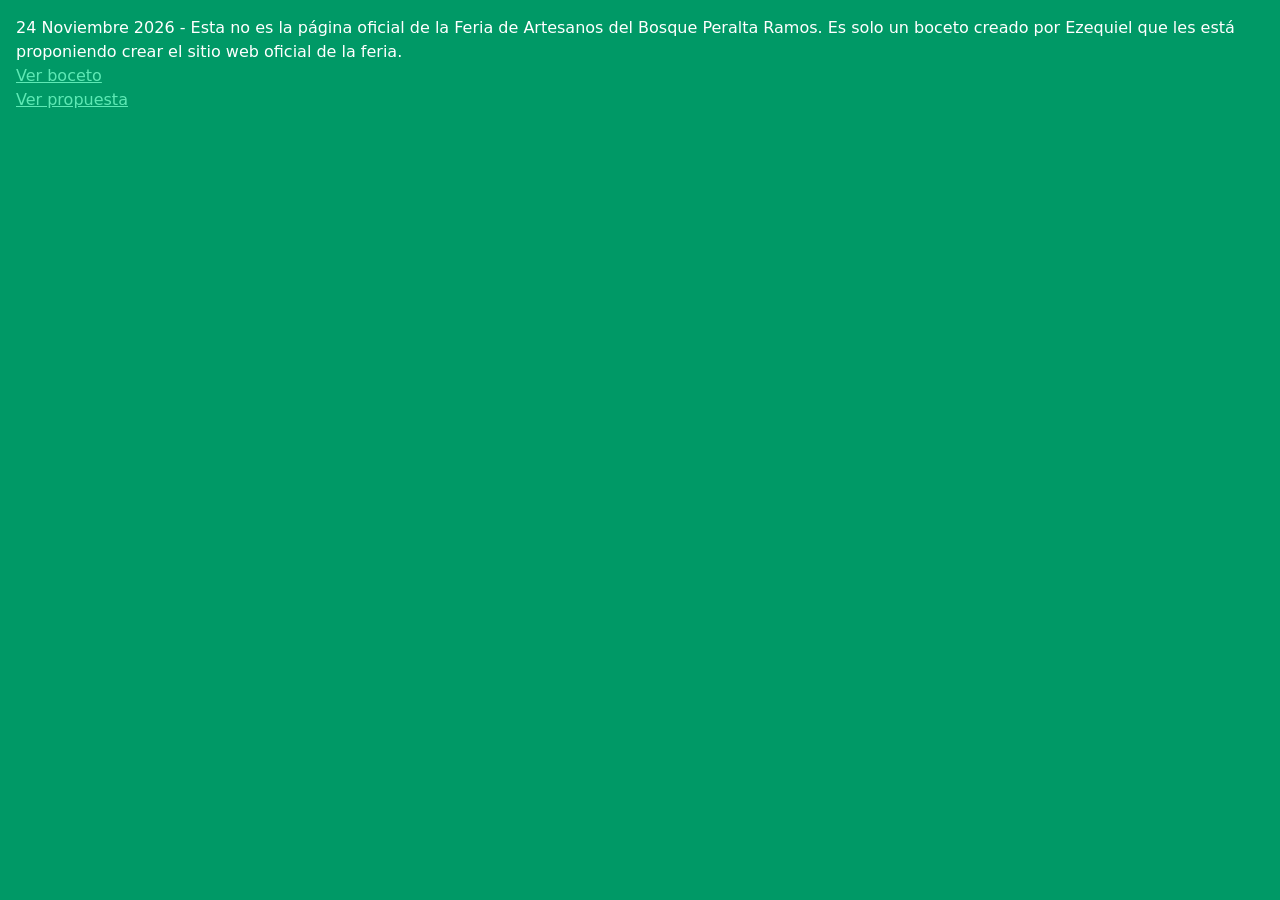
==== commit b7801f15: "Updates" ====
--- a/index.html
+++ b/index.html
@@ -1,7 +1,7 @@
-<!DOCTYPE html><html><head><script>
+<!DOCTYPE html><html name="index"><head><script>
       const $ = (selector, context = document) =>
         context.querySelector(selector);
 
       const $$ = (selector, context = document) =>
         context.querySelectorAll(selector);
-    </script><base href="/"><meta name="theme-color" content="oklch(43.2% 0.095 166.913)"><meta name="viewport" content="width=device-width, initial-scale=1.0"><meta charset="UTF-8"><meta name="description" content="Sitio web de la Feria de Artesanos del Bosque Peralta Ramos - Días y Horarios - Listado de participantes - Contactos - Documentos - Formularios - Links a redes"><meta property="og:image" content="https://feriabosque.webjam.site/images/feria/md.webp"><link rel="icon" type="image/svg+xml" href="data:image/svg+xml,<svg xmlns=&quot;http://www.w3.org/2000/svg&quot; viewBox=&quot;0 0 100 100&quot;><text y=&quot;.9em&quot; font-size=&quot;90&quot;>⭐️</text></svg>"><title>Feria de Artesanos · Bosque Peralta Ramos</title><link rel="stylesheet" href="style.css"><link rel="stylesheet" href="icons.css"></head><body><div class="p1.5 bg-emerald-800 gap-12 flex-cc flex-col"><div class="bg-emerald-600 w-full py6 rounded-2 shadow-[0_0_1px_2px_#0003] min-h-screen relative flex flex-col gap-6"><div class="absolute pointer-events-none top-0 inset-x-0 h-100 bg-linear-to-b from-white/10"></div><!--# HEADER--><header class="flex-cc flex-col gap-6 max-w-screen-sm mx-auto px6"><img class="w-63" src="images/feria/md.webp"><div><h1 class="font-bold font-serif text-11/12 text-center text-shadow-[0_2px_2px_#0006] tracking-3px uppercase text-white"><span>Feria de</span><br><!--span Artesanal--><span>Artesanos</span><br></h1><div class="font-sans text-6/12 text-center text-shadow-[0_2px_2px_#0006] tracking-1px text-white">Bosque Peralta Ramos</div><a class="text-center block text-gray-100 tracking-1px text-shadow-[0_1px_1px_#0006]" href="https://www.argentina.gob.ar/justicia/igj/entidades-civiles/asociaciones-civiles" target="_blank">“<span class="underline underline-dashed underline-offset-4 hover:underline-solid">Asociación Civil</span>”</a></div><div class="flex-cc flex-wrap gap-2"><span class="px3 py1.5 text-white bg-emerald-700 rounded-1.5">26 puestos variables</span><span class="px3 py1.5 text-white bg-emerald-700 rounded-1.5">13 puestos permanentes</span><span class="px3 py1.5 text-white bg-emerald-700 rounded-1.5">Al aire libre</span><span class="px3 py1.5 text-white bg-emerald-700 rounded-1.5">Buffet y agua caliente</span><span class="px3 py1.5 text-white bg-emerald-700 rounded-1.5">Baño</span><span class="px3 py1.5 text-white bg-emerald-700 rounded-1.5">Casita y ludoteca para niños</span><span class="px3 py1.5 text-white bg-emerald-700 rounded-1.5">Música, circo, teatro — Shows en vivo</span><span class="px3 py1.5 text-white bg-emerald-700 rounded-1.5">Mesas con bancos</span></div><div class="flex gap-3"><a class="h18 w18 bg-amber-300 hover:brightness-110  text-red-500 rounded-6 icon-fa-location-dot flex-cc text-5rem bg-linear-to-b from-white/10 to-black/10 shadow-[0_1px_0_var(--colors-amber-800),0_0_8px_#0004] hover:scale-105 transition-transform duration-200 shadow-amber-800 text-shadow-[3px_2px_0] text-shadow-red-800" href="https://www.google.com/maps/place/Feria+Del+Bosque/@-38.0772074,-57.56763,231m/data=!3m1!1e3!4m6!3m5!1s0x9584e0a5d4884d0d:0x47ce549b83a1992a!8m2!3d-38.0771425!4d-57.5670761!16s%2Fg%2F11cjp75w09?entry=ttu&g_ep=EgoyMDI2MTExOC4xIKXMDSoASAFQAw%3D%3D" target="_blank"></a><div class="flex px3 py3 gap-3 font-mono font-semibold text-3.5/6 text-amber-950 text-shadow-[0_2px_0_#fff6] uppercase bg-amber-200 bg-linear-to-b from-black/3 rounded-3 shadow-[0_1px_0px] shadow-amber-900 to-white/3"><div class="flex-cc h-12 w-12 text-5rem icon-fa-calendar-days text-amber-900"></div><div><div>3pm a 6pm</div><div>Sábados, Domingos y feriados</div></div></div></div></header><main class="flex flex-col gap-6"><div><div class="text-center text-white text-4.5/12 text-shadow-[0_1px_0_#0007] uppercase tracking-1px font-bold"><span class="text-1.4em mr-1.5 inline-block translate-y-3px">⭐️</span><span class="text-1.1em">C</span><span class="font text-0.9em">ategoría</span></div><div class="bg-black/20  wheel-horizontal gap-1.5 py-1.5 from-black/6 overflow-x-auto whitespace-nowrap flex justify-center-safe snap-x snap-proximity flex-wrap"><div class="h-24 bg-white rounded-2 aspect-163/100 float-left shadow-[0_1px_1px_#0006] flex-cc snap-start">Puesto Uno</div><div class="h-24 bg-white rounded-2 aspect-163/100 float-left shadow-[0_1px_1px_#0006] flex-cc snap-start">Puesto Dos</div><div class="h-24 bg-white rounded-2 aspect-163/100 float-left shadow-[0_1px_1px_#0006] flex-cc snap-start">Puesto Tres</div><div class="h-24 bg-white rounded-2 aspect-163/100 float-left shadow-[0_1px_1px_#0006] flex-cc snap-start">Puesto Cuatro</div><div class="h-24 bg-white rounded-2 aspect-163/100 float-left shadow-[0_1px_1px_#0006] flex-cc snap-start">Puesto Cinco</div><div class="h-24 bg-white rounded-2 aspect-163/100 float-left shadow-[0_1px_1px_#0006] flex-cc snap-start">Puesto Seis</div><div class="h-24 bg-white rounded-2 aspect-163/100 float-left shadow-[0_1px_1px_#0006] flex-cc snap-start">Puesto Siete</div></div></div><div><div class="text-center text-white text-4.5/12 text-shadow-[0_1px_0_#0007] uppercase tracking-1px font-bold"><span class="text-1.4em mr-1.5 inline-block translate-y-3px">🍅</span><span class="text-1.1em">P</span><span class="font text-0.9em">lantas</span></div><div class="bg-black/20  wheel-horizontal gap-1.5 py-1.5 from-black/6 overflow-x-auto whitespace-nowrap flex justify-center-safe snap-x snap-proximity flex-wrap"><div class="h-24 bg-white rounded-2 aspect-163/100 float-left shadow-[0_1px_1px_#0006] flex-cc snap-start">Puesto Alfa</div><div class="h-24 bg-white rounded-2 aspect-163/100 float-left shadow-[0_1px_1px_#0006] flex-cc snap-start">Puesto Omega</div><div class="h-24 bg-white rounded-2 aspect-163/100 float-left shadow-[0_1px_1px_#0006] flex-cc snap-start">Puesto Beta</div></div></div><div class="italic text-center text-black/70 text-3 opacity-60 text-shadow-[0_1px_0_#fff4] font-bold">La feria mejor organizada de Mar del Plata</div></main></div></div><footer class="text-3/6 bg-emerald-800 w-full text-white p-6"><div class="grid cols-2 gap-6"><div class="w-full flex flex-col gap-6"><div><div class="text-4/12">Redes</div><ul class="pl-4"><li><a class="text-sky-300 underline block" href="https://www.instagram.com/feriadeartesanosdelbosque/" target="_blank">Instagram @feriadeartesanosdelbosque</a></li><li><a class="text-sky-300 underline block" href="https://www.facebook.com/p/Feria-Artesanal-del-Bosque-Peralta-Ramos-100064438549694/" target="_blank">Facebook</a></li></ul></div><div><div class="text-4/12">Documentos</div><ul class="pl-4"><li><a class="text-sky-300 underline block">Código de organización</a></li><li><a class="text-sky-300 underline block">Formulario aplicantes</a></li></ul></div></div><div class="w-full flex flex-col gap-6"><div><div class="text-4/12">Contactos</div><ul class="pl-4"><li>Coordinadora puestos...</li><li>Coordinador shows...</li><li>Coordinadora ludoteca...</li><li>Coordinadora buffet...</li><li>Sitio web - <a class="text-sky-300 underline" href="https://ezequielschwartzman.org">Ezequiel</a> <a class="text-sky-300 underline" href="https://wa.me/5492235235568">2235235568</a></li></ul></div></div></div></footer><!DOCTYPE html><!-- Website de $600mil por año--><!-- <Map>--><!-- Lista de feriantes completa--><!-- Ediciones--><!-- Lista de feriantes por edición--><!-- ~Little AI helper feature--><!--# EmojiFavicon--></body></html>+    </script><base href="/"><link rel="stylesheet" href="style.css"><link rel="stylesheet" href="icons.css"></head><body class="bg-emerald-600 text-white font-sans p4"><div>24 Noviembre 2026 - Esta no es la página oficial de la Feria de Artesanos del Bosque Peralta Ramos. Es solo un boceto creado por <a href="https://ezequielschwartzman.org">Ezequiel</a> que les está proponiendo crear el sitio web oficial de la feria.</div><a class="text-emerald-300 underline mt4" href="boceto">Ver boceto </a><br><a class="text-emerald-300 underline mt4" href="mensaje">Ver propuesta </a></body></html>
--- a/style.css
+++ b/style.css
@@ -1,7 +1,8 @@
 /* layer: properties */
-@supports ((-webkit-hyphens: none) and (not (margin-trim: inline))) or ((-moz-orient: inline) and (not (color:rgb(from red r g b)))){*, ::before, ::after, ::backdrop{--un-bg-opacity:100%;--un-border-opacity:100%;--un-from-opacity:100%;--un-leading:initial;--un-scale-x:1;--un-scale-y:1;--un-scale-z:1;--un-shadow-opacity:100%;--un-text-opacity:100%;--un-text-shadow-opacity:100%;--un-to-opacity:100%;--un-translate-x:initial;--un-translate-y:initial;--un-translate-z:initial;}}
+@supports ((-webkit-hyphens: none) and (not (margin-trim: inline))) or ((-moz-orient: inline) and (not (color:rgb(from red r g b)))){*, ::before, ::after, ::backdrop{--un-bg-opacity:100%;--un-border-opacity:100%;--un-from-opacity:100%;--un-scale-x:1;--un-scale-y:1;--un-scale-z:1;--un-shadow-opacity:100%;--un-text-opacity:100%;--un-text-shadow-opacity:100%;--un-to-opacity:100%;--un-translate-x:initial;--un-translate-y:initial;--un-translate-z:initial;}}
 @property --un-text-opacity{syntax:"<percentage>";inherits:false;initial-value:100%;}
 @property --un-text-shadow-opacity{syntax:"<percentage>";inherits:false;initial-value:100%;}
+@property --un-border-opacity{syntax:"<percentage>";inherits:false;initial-value:100%;}
 @property --un-bg-opacity{syntax:"<percentage>";inherits:false;initial-value:100%;}
 @property --un-inset-ring-color{syntax:"*";inherits:false;}
 @property --un-inset-ring-shadow{syntax:"*";inherits:false;initial-value:0 0 #0000;}
@@ -44,7 +45,7 @@
 @property --un-sepia{syntax:"*";inherits:false;}
 @property --un-scroll-snap-strictness{syntax:"*";inherits:false;initial-value:proximity;}
 /* layer: theme */
-:root, :host { --fontWeight-bold: 700; --font-serif: ui-serif,Georgia,Cambria,"Times New Roman",Times,serif; --colors-emerald-600: oklch(59.6% 0.145 163.225); --colors-white: #fff; --font-sans: ui-sans-serif,system-ui,-apple-system,BlinkMacSystemFont,"Segoe UI",Roboto,"Helvetica Neue",Arial,"Noto Sans",sans-serif,"Apple Color Emoji","Segoe UI Emoji","Segoe UI Symbol","Noto Color Emoji"; --font-mono: ui-monospace,SFMono-Regular,Menlo,Monaco,Consolas,"Liberation Mono","Courier New",monospace; --default-font-family: var(--font-sans); --default-monoFont-family: var(--font-mono); --spacing: 0.25rem; --colors-black: #000; --colors-emerald-500: oklch(69.6% 0.17 162.48); --colors-emerald-700: oklch(50.8% 0.118 165.612); --fontWeight-semibold: 600; --colors-amber-DEFAULT: oklch(82.8% 0.189 84.429); --colors-amber-600: oklch(66.6% 0.179 58.318); --colors-amber-500: oklch(76.9% 0.188 70.08); --colors-amber-700: oklch(55.5% 0.163 48.998); --colors-amber-900: oklch(41.4% 0.112 45.904); --colors-amber-950: oklch(27.9% 0.077 45.635); --colors-amber-400: oklch(82.8% 0.189 84.429); --colors-amber-300: oklch(87.9% 0.169 91.605); --colors-red-DEFAULT: oklch(70.4% 0.191 22.216); --colors-red-600: oklch(57.7% 0.245 27.325); --colors-red-500: oklch(63.7% 0.237 25.331); --colors-lime-700: oklch(53.2% 0.157 131.589); --colors-lime-500: oklch(76.8% 0.233 130.85); --colors-lime-600: oklch(64.8% 0.2 131.684); --colors-green-600: oklch(62.7% 0.194 149.214); --colors-green-700: oklch(52.7% 0.154 150.069); --colors-green-200: oklch(92.5% 0.084 155.995); --colors-green-100: oklch(96.2% 0.044 156.743); --colors-emerald-100: oklch(95% 0.052 163.051); --colors-emerald-200: oklch(90.5% 0.093 164.15); --colors-emerald-400: oklch(76.5% 0.177 163.223); --colors-lime-400: oklch(84.1% 0.238 128.85); --colors-amber-800: oklch(47.3% 0.137 46.201); --colors-amber-200: oklch(92.4% 0.12 95.746); --colors-red-700: oklch(50.5% 0.213 27.518); --colors-red-800: oklch(44.4% 0.177 26.899); --default-transition-timingFunction: cubic-bezier(0.4, 0, 0.2, 1); --default-transition-duration: 150ms; --colors-amber-100: oklch(96.2% 0.059 95.617); --colors-blue-DEFAULT: oklch(70.7% 0.165 254.624); --colors-sky-200: oklch(90.1% 0.058 230.902); --colors-sky-400: oklch(74.6% 0.16 232.661); --colors-sky-300: oklch(82.8% 0.111 230.318); --colors-sky-100: oklch(95.1% 0.026 236.824); --colors-orange-100: oklch(95.4% 0.038 75.164); --colors-orange-300: oklch(83.7% 0.128 66.29); --colors-orange-200: oklch(90.1% 0.076 70.697); --colors-gray-200: oklch(92.8% 0.006 264.531); --colors-gray-300: oklch(87.2% 0.01 258.338); --colors-gray-100: oklch(96.7% 0.003 264.542); --fontWeight-thin: 100; --colors-green-500: oklch(72.3% 0.219 149.579); --colors-green-800: oklch(44.8% 0.119 151.328); --colors-emerald-DEFAULT: oklch(76.5% 0.177 163.223); --colors-emerald-800: oklch(43.2% 0.095 166.913); --fontWeight-normal: 400; --colors-sky-500: oklch(68.5% 0.169 237.323); --colors-emerald-900: oklch(37.8% 0.077 168.94); --colors-emerald-950: oklch(26.2% 0.051 172.552); --colors-slate-400: oklch(70.4% 0.04 256.788); --colors-gray-900: oklch(21% 0.034 264.665); --colors-yellow-900: oklch(42.1% 0.095 57.708); --colors-yellow-200: oklch(94.5% 0.129 101.54); --colors-lime-300: oklch(89.7% 0.196 126.665); --colors-gray-800: oklch(27.8% 0.033 256.848); --colors-lime-200: oklch(93.8% 0.127 124.321); --colors-purple-200: oklch(90.2% 0.063 306.703); --colors-gray-50: oklch(98.5% 0.002 247.839); --colors-pink-200: oklch(89.9% 0.061 343.231); --colors-purple-400: oklch(71.4% 0.203 305.504); --colors-orange-400: oklch(75% 0.183 55.934); --colors-pink-400: oklch(71.8% 0.202 349.761); }
+:root, :host { --fontWeight-bold: 700; --spacing: 0.25rem; --colors-emerald-300: oklch(84.5% 0.143 164.978); --colors-emerald-50: oklch(97.9% 0.021 166.113); --colors-emerald-700: oklch(50.8% 0.118 165.612); --colors-black: #000; --colors-emerald-100: oklch(95% 0.052 163.051); --font-mono: ui-monospace,SFMono-Regular,Menlo,Monaco,Consolas,"Liberation Mono","Courier New",monospace; --font-serif: ui-serif,Georgia,Cambria,"Times New Roman",Times,serif; --colors-white: #fff; --font-sans: ui-sans-serif,system-ui,-apple-system,BlinkMacSystemFont,"Segoe UI",Roboto,"Helvetica Neue",Arial,"Noto Sans",sans-serif,"Apple Color Emoji","Segoe UI Emoji","Segoe UI Symbol","Noto Color Emoji"; --colors-red-800: oklch(44.4% 0.177 26.899); --colors-amber-800: oklch(47.3% 0.137 46.201); --default-transition-timingFunction: cubic-bezier(0.4, 0, 0.2, 1); --default-transition-duration: 150ms; --fontWeight-semibold: 600; --colors-amber-900: oklch(41.4% 0.112 45.904); --colors-emerald-800: oklch(43.2% 0.095 166.913); --colors-emerald-600: oklch(59.6% 0.145 163.225); --colors-gray-100: oklch(96.7% 0.003 264.542); --colors-red-500: oklch(63.7% 0.237 25.331); --colors-amber-300: oklch(87.9% 0.169 91.605); --colors-amber-950: oklch(27.9% 0.077 45.635); --colors-amber-200: oklch(92.4% 0.12 95.746); --colors-sky-300: oklch(82.8% 0.111 230.318); --default-font-family: var(--font-sans); --default-monoFont-family: var(--font-mono); }
 /* layer: base */
  *, ::after, ::before, ::backdrop, ::file-selector-button { box-sizing: border-box;  margin: 0;  padding: 0;  border: 0 solid;  }  html, :host { line-height: 1.5;  -webkit-text-size-adjust: 100%;  tab-size: 4;  font-family: var( --default-font-family, -apple-system, BlinkMacSystemFont, 'Segoe UI', Roboto, 'Helvetica Neue', 'Noto Sans', Arial, sans-serif, 'Apple Color Emoji', 'Segoe UI Emoji', 'Segoe UI Symbol', 'Noto Color Emoji' );  font-feature-settings: var(--default-font-featureSettings, normal);  font-variation-settings: var(--default-font-variationSettings, normal);  -webkit-tap-highlight-color: transparent;  }  hr { height: 0;  color: inherit;  border-top-width: 1px;  }  abbr:where([title]) { -webkit-text-decoration: underline dotted; text-decoration: underline dotted; }  h1, h2, h3, h4, h5, h6 { font-size: inherit; font-weight: inherit; }  a { color: inherit; -webkit-text-decoration: inherit; text-decoration: inherit; }  b, strong { font-weight: bolder; }  code, kbd, samp, pre { font-family: var( --default-monoFont-family, ui-monospace, SFMono-Regular, Menlo, Monaco, Consolas, 'Liberation Mono', 'Courier New', monospace );  font-feature-settings: var(--default-monoFont-featureSettings, normal);  font-variation-settings: var(--default-monoFont-variationSettings, normal);  font-size: 1em;  }  small { font-size: 80%; }  sub, sup { font-size: 75%; line-height: 0; position: relative; vertical-align: baseline; } sub { bottom: -0.25em; } sup { top: -0.5em; }  table { text-indent: 0;  border-color: inherit;  border-collapse: collapse;  }  :-moz-focusring:where(:not(iframe)) { outline: auto; }  progress { vertical-align: baseline; }  summary { display: list-item; }  ol, ul, menu { list-style: none; }  img, svg, video, canvas, audio, iframe, embed, object { display: block;  vertical-align: middle;  }  img, video { max-width: 100%; height: auto; }  button, input, select, optgroup, textarea, ::file-selector-button { font: inherit;  font-feature-settings: inherit;  font-variation-settings: inherit;  letter-spacing: inherit;  color: inherit;  border-radius: 0;  background-color: transparent;  opacity: 1;  }  :where(select:is([multiple], [size])) optgroup { font-weight: bolder; }  :where(select:is([multiple], [size])) optgroup option { padding-inline-start: 20px; }  ::file-selector-button { margin-inline-end: 4px; }  ::placeholder { opacity: 1; }  @supports (not (-webkit-appearance: -apple-pay-button))  or (contain-intrinsic-size: 1px)  { ::placeholder { color: color-mix(in oklab, currentcolor 50%, transparent); } }  textarea { resize: vertical; }  ::-webkit-search-decoration { -webkit-appearance: none; }  ::-webkit-date-and-time-value { min-height: 1lh;  text-align: inherit;  }  ::-webkit-datetime-edit { display: inline-flex; }  ::-webkit-datetime-edit-fields-wrapper { padding: 0; } ::-webkit-datetime-edit, ::-webkit-datetime-edit-year-field, ::-webkit-datetime-edit-month-field, ::-webkit-datetime-edit-day-field, ::-webkit-datetime-edit-hour-field, ::-webkit-datetime-edit-minute-field, ::-webkit-datetime-edit-second-field, ::-webkit-datetime-edit-millisecond-field, ::-webkit-datetime-edit-meridiem-field { padding-block: 0; }  ::-webkit-calendar-picker-indicator { line-height: 1; }  :-moz-ui-invalid { box-shadow: none; }  button, input:where([type='button'], [type='reset'], [type='submit']), ::file-selector-button { appearance: button; }  ::-webkit-inner-spin-button, ::-webkit-outer-spin-button { height: auto; }  [hidden]:where(:not([hidden~='until-found'])) { display: none !important; }
 /* layer: default */
@@ -52,20 +53,29 @@
 .text-3\.5\/6{font-size:0.875rem;line-height:1.5rem;}
 .text-3\/6{font-size:0.75rem;line-height:1.5rem;}
 .text-4\.5\/12{font-size:1.125rem;line-height:3rem;}
+.text-4\.5rem\/6{font-size:4.5rem;line-height:1.5rem;}
 .text-4\/12{font-size:1rem;line-height:3rem;}
+.text-4\/6{font-size:1rem;line-height:1.5rem;}
 .text-6\/12{font-size:1.5rem;line-height:3rem;}
+.text-9\/6{font-size:2.25rem;line-height:1.5rem;}
 .text-0\.9em{font-size:0.9em;}
 .text-1\.1em{font-size:1.1em;}
 .text-1\.4em{font-size:1.4em;}
+.text-2\.7{font-size:0.675rem;}
 .text-3{font-size:0.75rem;}
 .text-5rem{font-size:5rem;}
 .text-amber-900{color:color-mix(in srgb, var(--colors-amber-900) var(--un-text-opacity), transparent);}
 .text-amber-950{color:color-mix(in srgb, var(--colors-amber-950) var(--un-text-opacity), transparent);}
-.text-black\/70{color:color-mix(in srgb, var(--colors-black) 70%, transparent);}
+.text-emerald-100{color:color-mix(in srgb, var(--colors-emerald-100) var(--un-text-opacity), transparent);}
+.text-emerald-300{color:color-mix(in srgb, var(--colors-emerald-300) var(--un-text-opacity), transparent);}
+.text-emerald-50{color:color-mix(in srgb, var(--colors-emerald-50) var(--un-text-opacity), transparent);}
+.text-emerald-700{color:color-mix(in srgb, var(--colors-emerald-700) var(--un-text-opacity), transparent);}
 .text-gray-100{color:color-mix(in srgb, var(--colors-gray-100) var(--un-text-opacity), transparent);}
 .text-red-500{color:color-mix(in srgb, var(--colors-red-500) var(--un-text-opacity), transparent);}
 .text-sky-300{color:color-mix(in srgb, var(--colors-sky-300) var(--un-text-opacity), transparent);}
 .text-white{color:color-mix(in srgb, var(--colors-white) var(--un-text-opacity), transparent);}
+.text-white\/80{color:color-mix(in srgb, var(--colors-white) 80%, transparent);}
+.hover\:text-emerald-100:hover{color:color-mix(in srgb, var(--colors-emerald-100) var(--un-text-opacity), transparent);}
 .tracking-1px{--un-tracking:1px;letter-spacing:1px;}
 .tracking-3px{--un-tracking:3px;letter-spacing:3px;}
 .font-bold{--un-font-weight:var(--fontWeight-bold);font-weight:var(--fontWeight-bold);}
@@ -73,38 +83,77 @@
 .font-sans{font-family:var(--font-sans);}
 .font-semibold{--un-font-weight:var(--fontWeight-semibold);font-weight:var(--fontWeight-semibold);}
 .font-serif{font-family:var(--font-serif);}
+.text-shadow-\[0_0_3px_\#fff7\]{--un-text-shadow:0 0 3px var(--un-text-shadow-color, rgb(255 255 255 / 0.47));text-shadow:var(--un-text-shadow);}
+.text-shadow-\[0_1px_0_\#0004\]{--un-text-shadow:0 1px 0 var(--un-text-shadow-color, rgb(0 0 0 / 0.27));text-shadow:var(--un-text-shadow);}
 .text-shadow-\[0_1px_0_\#0007\]{--un-text-shadow:0 1px 0 var(--un-text-shadow-color, rgb(0 0 0 / 0.47));text-shadow:var(--un-text-shadow);}
 .text-shadow-\[0_1px_0_\#fff4\]{--un-text-shadow:0 1px 0 var(--un-text-shadow-color, rgb(255 255 255 / 0.27));text-shadow:var(--un-text-shadow);}
 .text-shadow-\[0_1px_1px_\#0006\]{--un-text-shadow:0 1px 1px var(--un-text-shadow-color, rgb(0 0 0 / 0.4));text-shadow:var(--un-text-shadow);}
 .text-shadow-\[0_2px_0_\#fff6\]{--un-text-shadow:0 2px 0 var(--un-text-shadow-color, rgb(255 255 255 / 0.4));text-shadow:var(--un-text-shadow);}
 .text-shadow-\[0_2px_2px_\#0006\]{--un-text-shadow:0 2px 2px var(--un-text-shadow-color, rgb(0 0 0 / 0.4));text-shadow:var(--un-text-shadow);}
+.text-shadow-\[1px_1px_0_\#0003\]{--un-text-shadow:1px 1px 0 var(--un-text-shadow-color, rgb(0 0 0 / 0.2));text-shadow:var(--un-text-shadow);}
+.text-shadow-\[1px_1px_0_\#0004\]{--un-text-shadow:1px 1px 0 var(--un-text-shadow-color, rgb(0 0 0 / 0.27));text-shadow:var(--un-text-shadow);}
 .text-shadow-\[3px_2px_0\]{--un-text-shadow:3px 2px 0 var(--un-text-shadow-color, );text-shadow:var(--un-text-shadow);}
 .text-shadow-red-800{--un-text-shadow-color:color-mix(in srgb, var(--colors-red-800) var(--un-text-shadow-opacity), transparent);}
+.-mx-6{margin-inline:calc(var(--spacing) * -6);}
 .mx-auto{margin-inline:auto;}
+.-mb6{margin-bottom:calc(var(--spacing) * -6);}
+.mb2{margin-bottom:calc(var(--spacing) * 2);}
+.me{margin-inline-end:calc(var(--spacing) * 4);}
 .mr-1\.5{margin-right:calc(var(--spacing) * 1.5);}
-.p-6{padding:calc(var(--spacing) * 6);}
+.mr-2,
+.mr2{margin-right:calc(var(--spacing) * 2);}
+.mr1ch{margin-right:1ch;}
+.mt-4,
+.mt4{margin-top:calc(var(--spacing) * 4);}
+.mt2{margin-top:calc(var(--spacing) * 2);}
+.mis{margin-inline-start:calc(var(--spacing) * 4);}
+.p-6,
+.p6{padding:calc(var(--spacing) * 6);}
 .p1\.5{padding:calc(var(--spacing) * 1.5);}
+.p4{padding:calc(var(--spacing) * 4);}
+.px-4{padding-inline:calc(var(--spacing) * 4);}
+.px0\.5{padding-inline:calc(var(--spacing) * 0.5);}
 .px3{padding-inline:calc(var(--spacing) * 3);}
 .px6{padding-inline:calc(var(--spacing) * 6);}
 .py-1\.5,
 .py1\.5{padding-block:calc(var(--spacing) * 1.5);}
+.py2{padding-block:calc(var(--spacing) * 2);}
 .py3{padding-block:calc(var(--spacing) * 3);}
 .py6{padding-block:calc(var(--spacing) * 6);}
+.pl-2{padding-left:calc(var(--spacing) * 2);}
 .pl-4{padding-left:calc(var(--spacing) * 4);}
 .text-center{text-align:center;}
+.text-right{text-align:right;}
+.list-disc{list-style-type:disc;}
+.b{border-width:1px;}
+.b-t{border-top-width:1px;}
+.b-black{border-color:color-mix(in srgb, var(--colors-black) var(--un-border-opacity), transparent);}
+.b-black\/15{border-color:color-mix(in srgb, var(--colors-black) 15%, transparent);}
+.b-black\/20{border-color:color-mix(in srgb, var(--colors-black) 20%, transparent);}
+.rounded-1{border-radius:0.25rem;}
 .rounded-1\.5{border-radius:0.375rem;}
 .rounded-2{border-radius:0.5rem;}
 .rounded-3{border-radius:0.75rem;}
+.rounded-4{border-radius:1rem;}
 .rounded-6{border-radius:1.5rem;}
+.rounded-b-2{border-bottom-left-radius:0.5rem;border-bottom-right-radius:0.5rem;}
+.rounded-t-2\.2{border-top-left-radius:0.55rem;border-top-right-radius:0.55rem;}
+.bg-\[url\(images\/white-noise-20\/md\.webp\)\]{--un-url:url(images/white-noise-20/md.webp);background-image:var(--un-url);}
 .bg-amber-200{background-color:color-mix(in srgb, var(--colors-amber-200) var(--un-bg-opacity), transparent);}
 .bg-amber-300{background-color:color-mix(in srgb, var(--colors-amber-300) var(--un-bg-opacity), transparent);}
+.bg-black\/10{background-color:color-mix(in srgb, var(--colors-black) 10%, transparent);}
 .bg-black\/20{background-color:color-mix(in srgb, var(--colors-black) 20%, transparent);}
 .bg-emerald-600{background-color:color-mix(in srgb, var(--colors-emerald-600) var(--un-bg-opacity), transparent);}
 .bg-emerald-700{background-color:color-mix(in srgb, var(--colors-emerald-700) var(--un-bg-opacity), transparent);}
 .bg-emerald-800{background-color:color-mix(in srgb, var(--colors-emerald-800) var(--un-bg-opacity), transparent);}
 .bg-white{background-color:color-mix(in srgb, var(--colors-white) var(--un-bg-opacity), transparent);}
-.opacity-60{opacity:60%;}
+.bg-white\/20{background-color:color-mix(in srgb, var(--colors-white) 20%, transparent);}
+.opacity-50{opacity:50%;}
 .underline{text-decoration-line:underline;}
+.underline-0{text-decoration-thickness:0px;}
+.underline-0\.5px{text-decoration-thickness:0.5px;}
+.hover\:underline-2:hover{text-decoration-thickness:2px;}
+.underline-offset-2{text-underline-offset:2px;}
 .underline-offset-4{text-underline-offset:4px;}
 .hover\:underline-solid:hover{text-decoration-style:solid;}
 .underline-dashed{text-decoration-style:dashed;}
@@ -115,22 +164,29 @@
 .gap-12{gap:calc(var(--spacing) * 12);}
 .gap-2{gap:calc(var(--spacing) * 2);}
 .gap-3{gap:calc(var(--spacing) * 3);}
+.gap-4{gap:calc(var(--spacing) * 4);}
 .gap-6{gap:calc(var(--spacing) * 6);}
 .grid{display:grid;}
 .cols-2{grid-template-columns:repeat(2,minmax(0,1fr));}
+.cols-3{grid-template-columns:repeat(3,minmax(0,1fr));}
 .h-100{height:calc(var(--spacing) * 100);}
 .h-12{height:calc(var(--spacing) * 12);}
 .h-24{height:calc(var(--spacing) * 24);}
 .h18{height:calc(var(--spacing) * 18);}
+.h2{height:calc(var(--spacing) * 2);}
+.h3{height:calc(var(--spacing) * 3);}
 .min-h-screen{min-height:100vh;}
 .w-12{width:calc(var(--spacing) * 12);}
+.w-210mm{width:210mm;}
 .w-63{width:calc(var(--spacing) * 63);}
 .w-full{width:100%;}
 .w18{width:calc(var(--spacing) * 18);}
+.max-w-screen-md{max-width:48rem;}
 .max-w-screen-sm{max-width:40rem;}
 .aspect-163\/100{aspect-ratio:163/100;}
 .block{display:block;}
 .inline-block{display:inline-block;}
+.hidden{display:none;}
 .pointer-events-none{pointer-events:none;}
 .whitespace-nowrap{white-space:nowrap;}
 .uppercase{text-transform:uppercase;}
@@ -139,15 +195,19 @@
 .shadow-\[0_1px_0_var\(--colors-amber-800\)\,0_0_8px_\#0004\]{--un-shadow:0 1px 0 var(--colors-amber-800),0 0 8px #0004;box-shadow:var(--un-inset-shadow), var(--un-inset-ring-shadow), var(--un-ring-offset-shadow), var(--un-ring-shadow), var(--un-shadow);}
 .shadow-\[0_1px_0px\]{--un-shadow:0 1px 0px var(--un-shadow-color, );box-shadow:var(--un-inset-shadow), var(--un-inset-ring-shadow), var(--un-ring-offset-shadow), var(--un-ring-shadow), var(--un-shadow);}
 .shadow-\[0_1px_1px_\#0006\]{--un-shadow:0 1px 1px var(--un-shadow-color, rgb(0 0 0 / 0.4));box-shadow:var(--un-inset-shadow), var(--un-inset-ring-shadow), var(--un-ring-offset-shadow), var(--un-ring-shadow), var(--un-shadow);}
+.shadow-\[inset_0_1px_2px_\#0003\]{--un-shadow:inset 0 1px 2px var(--un-shadow-color, rgb(0 0 0 / 0.2));box-shadow:var(--un-inset-shadow), var(--un-inset-ring-shadow), var(--un-ring-offset-shadow), var(--un-ring-shadow), var(--un-shadow);}
 .shadow-amber-800{--un-shadow-color:color-mix(in srgb, var(--colors-amber-800) var(--un-shadow-opacity), transparent);}
 .shadow-amber-900{--un-shadow-color:color-mix(in srgb, var(--colors-amber-900) var(--un-shadow-opacity), transparent);}
+.shadow-md{--un-shadow:0 4px 6px -1px var(--un-shadow-color, rgb(0 0 0 / 0.1)),0 2px 4px -2px var(--un-shadow-color, rgb(0 0 0 / 0.1));box-shadow:var(--un-inset-shadow), var(--un-inset-ring-shadow), var(--un-ring-offset-shadow), var(--un-ring-shadow), var(--un-shadow);}
 .translate-y-3px{--un-translate-y:3px;translate:var(--un-translate-x) var(--un-translate-y);}
 .hover\:scale-105:hover{--un-scale-x:105%;--un-scale-y:105%;scale:var(--un-scale-x) var(--un-scale-y);}
 .transition-transform{transition-property:transform,translate,scale,rotate;transition-timing-function:var(--un-ease, var(--default-transition-timingFunction));transition-duration:var(--un-duration, var(--default-transition-duration));}
 .duration-200{--un-duration:200ms;transition-duration:200ms;}
 .float-left{float:left;}
 .inset-x-0{inset-inline:calc(var(--spacing) * 0);}
+.right-4{right:calc(var(--spacing) * 4);}
 .top-0{top:calc(var(--spacing) * 0);}
+.top-2{top:calc(var(--spacing) * 2);}
 .justify-center-safe{justify-content:safe center;}
 .absolute{position:absolute;}
 .relative{position:relative;}
@@ -163,22 +223,48 @@
 .snap-proximity{--un-scroll-snap-strictness:proximity;}
 .snap-start{scroll-snap-align:start;}
 .flex-cc{display:flex;align-items:center;justify-content:center;}
+@media print{
+.print\:text-black{color:color-mix(in srgb, var(--colors-black) var(--un-text-opacity), transparent);}
+.print\:text-shadow-none{--un-text-shadow:0 0 var(--un-text-shadow-color, rgb(0 0 0 / 0));text-shadow:var(--un-text-shadow);}
+.print\:bg-black{background-color:color-mix(in srgb, var(--colors-black) var(--un-bg-opacity), transparent);}
+.print\:bg-transparent{background-color:transparent;}
+.print\:hidden{display:none;}
+.print\:shadow-none{--un-shadow:0 0 var(--un-shadow-color, rgb(0 0 0 / 0));box-shadow:var(--un-inset-shadow), var(--un-inset-ring-shadow), var(--un-ring-offset-shadow), var(--un-ring-shadow), var(--un-shadow);}
+.print\:flex-cc{display:flex;align-items:center;justify-content:center;}
+}
 @supports (color: color-mix(in lab, red, red)){
 .text-amber-900{color:color-mix(in oklab, var(--colors-amber-900) var(--un-text-opacity), transparent);}
 .text-amber-950{color:color-mix(in oklab, var(--colors-amber-950) var(--un-text-opacity), transparent);}
-.text-black\/70{color:color-mix(in oklab, var(--colors-black) 70%, transparent);}
+.text-emerald-100{color:color-mix(in oklab, var(--colors-emerald-100) var(--un-text-opacity), transparent);}
+.text-emerald-300{color:color-mix(in oklab, var(--colors-emerald-300) var(--un-text-opacity), transparent);}
+.text-emerald-50{color:color-mix(in oklab, var(--colors-emerald-50) var(--un-text-opacity), transparent);}
+.text-emerald-700{color:color-mix(in oklab, var(--colors-emerald-700) var(--un-text-opacity), transparent);}
 .text-gray-100{color:color-mix(in oklab, var(--colors-gray-100) var(--un-text-opacity), transparent);}
 .text-red-500{color:color-mix(in oklab, var(--colors-red-500) var(--un-text-opacity), transparent);}
 .text-sky-300{color:color-mix(in oklab, var(--colors-sky-300) var(--un-text-opacity), transparent);}
 .text-white{color:color-mix(in oklab, var(--colors-white) var(--un-text-opacity), transparent);}
+.text-white\/80{color:color-mix(in oklab, var(--colors-white) 80%, transparent);}
+.hover\:text-emerald-100:hover{color:color-mix(in oklab, var(--colors-emerald-100) var(--un-text-opacity), transparent);}
 .text-shadow-red-800{--un-text-shadow-color:color-mix(in oklab, var(--colors-red-800) var(--un-text-shadow-opacity), transparent);}
+.b-black{border-color:color-mix(in oklab, var(--colors-black) var(--un-border-opacity), transparent);}
+.b-black\/15{border-color:color-mix(in oklab, var(--colors-black) 15%, transparent);}
+.b-black\/20{border-color:color-mix(in oklab, var(--colors-black) 20%, transparent);}
 .bg-amber-200{background-color:color-mix(in oklab, var(--colors-amber-200) var(--un-bg-opacity), transparent);}
 .bg-amber-300{background-color:color-mix(in oklab, var(--colors-amber-300) var(--un-bg-opacity), transparent);}
+.bg-black\/10{background-color:color-mix(in oklab, var(--colors-black) 10%, transparent);}
 .bg-black\/20{background-color:color-mix(in oklab, var(--colors-black) 20%, transparent);}
 .bg-emerald-600{background-color:color-mix(in oklab, var(--colors-emerald-600) var(--un-bg-opacity), transparent);}
 .bg-emerald-700{background-color:color-mix(in oklab, var(--colors-emerald-700) var(--un-bg-opacity), transparent);}
 .bg-emerald-800{background-color:color-mix(in oklab, var(--colors-emerald-800) var(--un-bg-opacity), transparent);}
 .bg-white{background-color:color-mix(in oklab, var(--colors-white) var(--un-bg-opacity), transparent);}
+.bg-white\/20{background-color:color-mix(in oklab, var(--colors-white) 20%, transparent);}
 .shadow-amber-800{--un-shadow-color:color-mix(in oklab, var(--colors-amber-800) var(--un-shadow-opacity), transparent);}
 .shadow-amber-900{--un-shadow-color:color-mix(in oklab, var(--colors-amber-900) var(--un-shadow-opacity), transparent);}
+}
+@supports (color: color-mix(in lab, red, red)){@media print{
+.print\:text-black{color:color-mix(in oklab, var(--colors-black) var(--un-text-opacity), transparent);}
+.print\:bg-black{background-color:color-mix(in oklab, var(--colors-black) var(--un-bg-opacity), transparent);}
+}}
+@media (min-width: 48rem){
+.md\:p6{padding:calc(var(--spacing) * 6);}
 }
--- a/icons.css
+++ b/icons.css
@@ -1,12 +1,21 @@
 
 @font-face {
   font-family: "WebJamIcons";
-  src: url("data:font/otf,%4f%54%54%4f%00%0a%00%80%00%03%00%20%43%46%46%20%38%a2%b6%98%00%00%04%f8%00%00%02%6f%4f%53%2f%32%47%94%51%a7%00%00%01%10%00%00%00%60%63%6d%61%70%00%0c%e0%34%00%00%04%ac%00%00%00%2c%68%65%61%64%2f%26%02%54%00%00%00%ac%00%00%00%36%68%68%65%61%02%5a%00%fc%00%00%00%e4%00%00%00%24%68%6d%74%78%05%52%00%00%00%00%07%68%00%00%00%0c%6c%74%61%67%65%7e%00%04%00%00%07%74%00%00%00%12%6d%61%78%70%00%03%50%00%00%00%01%08%00%00%00%06%6e%61%6d%65%00%a4%f7%43%00%00%01%70%00%00%03%3c%70%6f%73%74%00%03%00%00%00%00%04%d8%00%00%00%20%00%01%00%00%00%01%00%00%3f%e7%fe%c3%5f%0f%3c%f5%00%03%03%e8%00%00%00%00%e7%27%5f%fd%00%00%00%00%e7%27%5f%fd%00%00%ff%ba%01%c0%01%c0%00%00%00%03%00%02%00%00%00%00%00%00%00%01%00%00%02%58%ff%38%00%00%01%c0%00%00%00%00%00%00%00%01%00%00%00%00%00%00%00%00%00%00%00%00%00%00%00%03%00%00%50%00%00%03%00%00%00%03%01%a0%01%f4%00%05%00%00%02%8a%02%bb%00%00%00%8c%02%8a%02%bb%00%00%01%df%00%31%01%02%00%00%00%00%00%00%00%00%00%00%00%00%00%00%00%01%10%00%00%00%00%00%00%00%00%00%00%00%58%58%58%58%00%40%e0%00%e0%01%02%58%ff%38%00%00%01%c0%00%46%00%00%00%01%00%00%00%00%01%2c%01%c0%00%00%00%00%00%00%00%00%00%33%02%6a%00%00%00%04%00%00%00%00%00%02%00%3a%00%00%00%04%00%00%00%01%00%16%00%00%00%00%00%04%00%00%00%02%00%0e%00%16%00%00%00%04%00%00%00%03%00%2c%00%60%00%00%00%04%00%00%00%04%00%26%00%24%00%00%00%04%00%00%00%05%00%16%00%4a%00%00%00%04%00%00%00%06%00%24%00%00%00%00%00%04%00%00%00%07%00%02%00%3a%00%00%00%04%00%00%00%08%00%02%00%3a%00%00%00%04%00%00%00%09%00%02%00%3a%00%00%00%04%00%00%00%0a%00%02%00%3a%00%00%00%04%00%00%00%0b%00%02%00%3a%00%00%00%04%00%00%00%0c%00%02%00%3a%00%00%00%04%00%00%00%0d%00%02%00%3a%00%00%00%04%00%00%00%0e%00%02%00%3a%00%00%00%04%00%00%00%10%00%16%00%00%00%00%00%04%00%00%00%11%00%0e%00%16%00%01%00%00%00%00%00%00%00%01%00%3b%00%01%00%00%00%00%00%01%00%0b%00%8c%00%01%00%00%00%00%00%02%00%07%00%97%00%01%00%00%00%00%00%03%00%16%00%bc%00%01%00%00%00%00%00%04%00%13%00%9e%00%01%00%00%00%00%00%05%00%0b%00%b1%00%01%00%00%00%00%00%06%00%12%00%8c%00%01%00%00%00%00%00%07%00%01%00%3b%00%01%00%00%00%00%00%08%00%01%00%3b%00%01%00%00%00%00%00%09%00%01%00%3b%00%01%00%00%00%00%00%0a%00%01%00%3b%00%01%00%00%00%00%00%0b%00%01%00%3b%00%01%00%00%00%00%00%0c%00%01%00%3b%00%01%00%00%00%00%00%0d%00%01%00%3b%00%01%00%00%00%00%00%0e%00%01%00%3b%00%01%00%00%00%00%00%10%00%0b%00%8c%00%01%00%00%00%00%00%11%00%07%00%97%00%03%00%01%04%09%00%00%00%02%00%3a%00%03%00%01%04%09%00%01%00%16%00%00%00%03%00%01%04%09%00%02%00%0e%00%16%00%03%00%01%04%09%00%03%00%2c%00%60%00%03%00%01%04%09%00%04%00%26%00%24%00%03%00%01%04%09%00%05%00%16%00%4a%00%03%00%01%04%09%00%06%00%24%00%00%00%03%00%01%04%09%00%07%00%02%00%3a%00%03%00%01%04%09%00%08%00%02%00%3a%00%03%00%01%04%09%00%09%00%02%00%3a%00%03%00%01%04%09%00%0a%00%02%00%3a%00%03%00%01%04%09%00%0b%00%02%00%3a%00%03%00%01%04%09%00%0c%00%02%00%3a%00%03%00%01%04%09%00%0d%00%02%00%3a%00%03%00%01%04%09%00%0e%00%02%00%3a%00%03%00%01%04%09%00%10%00%16%00%00%00%03%00%01%04%09%00%11%00%0e%00%16%00%57%00%65%00%62%00%4a%00%61%00%6d%00%49%00%63%00%6f%00%6e%00%73%00%52%00%65%00%67%00%75%00%6c%00%61%00%72%00%57%00%65%00%62%00%4a%00%61%00%6d%00%49%00%63%00%6f%00%6e%00%73%00%20%00%52%00%65%00%67%00%75%00%6c%00%61%00%72%00%56%00%65%00%72%00%73%00%69%00%6f%00%6e%00%20%00%30%00%2e%00%31%00%20%00%3a%00%20%00%57%00%65%00%62%00%4a%00%61%00%6d%00%49%00%63%00%6f%00%6e%00%73%00%20%00%52%00%65%00%67%00%75%00%6c%00%61%00%72%57%65%62%4a%61%6d%49%63%6f%6e%73%52%65%67%75%6c%61%72%57%65%62%4a%61%6d%49%63%6f%6e%73%20%52%65%67%75%6c%61%72%56%65%72%73%69%6f%6e%20%30%2e%31%20%3a%20%57%65%62%4a%61%6d%49%63%6f%6e%73%20%52%65%67%75%6c%61%72%00%00%00%01%00%03%00%01%00%00%00%0c%00%04%00%20%00%00%00%04%00%04%00%01%00%00%e0%01%ff%ff%00%00%e0%00%ff%ff%20%01%00%01%00%00%00%00%00%03%00%00%00%00%00%00%00%00%00%00%00%00%00%00%00%00%00%00%00%00%00%00%00%00%00%00%00%00%00%00%01%00%04%01%00%01%01%01%13%57%65%62%4a%61%6d%49%63%6f%6e%73%52%65%67%75%6c%61%72%00%01%01%01%27%f8%1b%00%f8%1c%02%f8%1d%03%f8%1e%04%8b%45%f8%ec%f8%54%05%1d%00%00%00%a1%0f%1d%00%00%00%a6%11%8b%1d%00%00%02%6f%12%00%06%01%01%0c%1f%2a%31%40%50%56%65%72%73%69%6f%6e%20%30%2e%31%57%65%62%4a%61%6d%49%63%6f%6e%73%20%52%65%67%75%6c%61%72%57%65%62%4a%61%6d%49%63%6f%6e%73%52%65%67%75%6c%61%72%66%61%2d%6c%6f%63%61%74%69%6f%6e%2d%64%6f%74%66%61%2d%63%61%6c%65%6e%64%61%72%2d%64%61%79%73%00%00%00%01%8b%01%8c%00%03%02%00%01%00%04%00%54%01%bf%f8%a6%0e%f8%14%8b%f7%97%15%8b%f4%e1%df%f5%8b%08%f5%8b%e1%37%8b%22%08%8b%fb%0b%fb%0c%fb%23%59%55%08%7f%7e%77%8b%7f%98%08%59%c1%fb%0c%f7%23%8b%f7%0b%08%f7%54%48%15%ae%8b%a8%a8%8b%ae%08%8b%ae%6e%a8%68%8b%08%68%8b%6e%6e%8b%68%08%8b%68%a8%6e%ae%8b%08%0e%f8%54%f7%14%f8%54%15%9d%8b%99%7d%8b%79%08%8b%6b%05%f7%14%8b%05%8b%ab%05%8b%9d%99%99%9d%8b%08%9d%8b%99%7d%8b%79%08%8b%6b%05%ab%8b%05%ae%8b%a8%6e%8b%68%08%8b%fb%b4%05%8b%68%6e%6e%68%8b%08%fb%d4%8b%05%68%8b%6e%a8%8b%ae%08%8b%f7%b4%05%8b%ae%a8%a8%ae%8b%08%ab%8b%05%8b%ab%05%8b%9d%99%99%9d%8b%08%4b%fb%84%15%8b%6b%05%8b%82%92%84%94%8b%08%ab%8b%05%94%8b%92%92%8b%94%08%8b%ab%05%8b%94%84%92%82%8b%08%6b%8b%05%82%8b%84%84%8b%82%08%f7%14%8b%15%8b%6b%05%8b%82%92%84%94%8b%08%ab%8b%05%94%8b%92%92%8b%94%08%8b%ab%05%8b%94%84%92%82%8b%08%6b%8b%05%82%8b%84%84%8b%82%08%f7%24%9b%15%82%8b%84%84%8b%82%08%8b%6b%05%8b%82%92%84%94%8b%08%ab%8b%05%94%8b%92%92%8b%94%08%8b%ab%05%8b%94%84%92%82%8b%08%6b%8b%05%fb%a4%fb%24%15%8b%6b%05%8b%82%92%84%94%8b%08%ab%8b%05%94%8b%92%92%8b%94%08%8b%ab%05%8b%94%84%92%82%8b%08%6b%8b%05%82%8b%84%84%8b%82%08%f7%24%9b%15%82%8b%84%84%8b%82%08%8b%6b%05%8b%82%92%84%94%8b%08%ab%8b%05%94%8b%92%92%8b%94%08%8b%ab%05%8b%94%84%92%82%8b%08%6b%8b%05%f7%04%7b%15%8b%6b%05%8b%82%92%84%94%8b%08%ab%8b%05%94%8b%92%92%8b%94%08%8b%ab%05%8b%94%84%92%82%8b%08%6b%8b%05%82%8b%84%84%8b%82%08%0e%00%02%12%00%00%01%80%00%00%01%c0%00%00%00%00%00%01%00%00%00%00%00%00%00%01%00%10%00%02%65%6e%00%00") format("opentype");
+  src: url("data:font/otf,%4f%54%54%4f%00%0a%00%80%00%03%00%20%43%46%46%20%fb%15%2f%d0%00%00%04%f8%00%00%03%10%4f%53%2f%32%47%94%51%c8%00%00%01%10%00%00%00%60%63%6d%61%70%00%0c%e0%35%00%00%04%ac%00%00%00%2c%68%65%61%64%2f%6e%a1%4c%00%00%00%ac%00%00%00%36%68%68%65%61%02%5a%01%3d%00%00%00%e4%00%00%00%24%68%6d%74%78%07%52%00%00%00%00%08%08%00%00%00%10%6c%74%61%67%65%7e%00%04%00%00%08%18%00%00%00%12%6d%61%78%70%00%04%50%00%00%00%01%08%00%00%00%06%6e%61%6d%65%00%a4%f7%43%00%00%01%70%00%00%03%3c%70%6f%73%74%00%03%00%00%00%00%04%d8%00%00%00%20%00%01%00%00%00%01%00%00%b6%6f%cb%b4%5f%0f%3c%f5%00%03%03%e8%00%00%00%00%e7%2b%af%79%00%00%00%00%e7%2b%af%79%00%00%ff%ba%02%00%01%c0%00%00%00%03%00%02%00%00%00%00%00%00%00%01%00%00%02%58%ff%38%00%00%02%00%00%00%00%00%00%00%00%01%00%00%00%00%00%00%00%00%00%00%00%00%00%00%00%04%00%00%50%00%00%04%00%00%00%03%01%c0%01%f4%00%05%00%00%02%8a%02%bb%00%00%00%8c%02%8a%02%bb%00%00%01%df%00%31%01%02%00%00%00%00%00%00%00%00%00%00%00%00%00%00%00%01%10%00%00%00%00%00%00%00%00%00%00%00%58%58%58%58%00%40%e0%00%e0%02%02%58%ff%38%00%00%01%c0%00%46%00%00%00%01%00%00%00%00%01%2c%01%c0%00%00%00%00%00%00%00%00%00%33%02%6a%00%00%00%04%00%00%00%00%00%02%00%3a%00%00%00%04%00%00%00%01%00%16%00%00%00%00%00%04%00%00%00%02%00%0e%00%16%00%00%00%04%00%00%00%03%00%2c%00%60%00%00%00%04%00%00%00%04%00%26%00%24%00%00%00%04%00%00%00%05%00%16%00%4a%00%00%00%04%00%00%00%06%00%24%00%00%00%00%00%04%00%00%00%07%00%02%00%3a%00%00%00%04%00%00%00%08%00%02%00%3a%00%00%00%04%00%00%00%09%00%02%00%3a%00%00%00%04%00%00%00%0a%00%02%00%3a%00%00%00%04%00%00%00%0b%00%02%00%3a%00%00%00%04%00%00%00%0c%00%02%00%3a%00%00%00%04%00%00%00%0d%00%02%00%3a%00%00%00%04%00%00%00%0e%00%02%00%3a%00%00%00%04%00%00%00%10%00%16%00%00%00%00%00%04%00%00%00%11%00%0e%00%16%00%01%00%00%00%00%00%00%00%01%00%3b%00%01%00%00%00%00%00%01%00%0b%00%8c%00%01%00%00%00%00%00%02%00%07%00%97%00%01%00%00%00%00%00%03%00%16%00%bc%00%01%00%00%00%00%00%04%00%13%00%9e%00%01%00%00%00%00%00%05%00%0b%00%b1%00%01%00%00%00%00%00%06%00%12%00%8c%00%01%00%00%00%00%00%07%00%01%00%3b%00%01%00%00%00%00%00%08%00%01%00%3b%00%01%00%00%00%00%00%09%00%01%00%3b%00%01%00%00%00%00%00%0a%00%01%00%3b%00%01%00%00%00%00%00%0b%00%01%00%3b%00%01%00%00%00%00%00%0c%00%01%00%3b%00%01%00%00%00%00%00%0d%00%01%00%3b%00%01%00%00%00%00%00%0e%00%01%00%3b%00%01%00%00%00%00%00%10%00%0b%00%8c%00%01%00%00%00%00%00%11%00%07%00%97%00%03%00%01%04%09%00%00%00%02%00%3a%00%03%00%01%04%09%00%01%00%16%00%00%00%03%00%01%04%09%00%02%00%0e%00%16%00%03%00%01%04%09%00%03%00%2c%00%60%00%03%00%01%04%09%00%04%00%26%00%24%00%03%00%01%04%09%00%05%00%16%00%4a%00%03%00%01%04%09%00%06%00%24%00%00%00%03%00%01%04%09%00%07%00%02%00%3a%00%03%00%01%04%09%00%08%00%02%00%3a%00%03%00%01%04%09%00%09%00%02%00%3a%00%03%00%01%04%09%00%0a%00%02%00%3a%00%03%00%01%04%09%00%0b%00%02%00%3a%00%03%00%01%04%09%00%0c%00%02%00%3a%00%03%00%01%04%09%00%0d%00%02%00%3a%00%03%00%01%04%09%00%0e%00%02%00%3a%00%03%00%01%04%09%00%10%00%16%00%00%00%03%00%01%04%09%00%11%00%0e%00%16%00%57%00%65%00%62%00%4a%00%61%00%6d%00%49%00%63%00%6f%00%6e%00%73%00%52%00%65%00%67%00%75%00%6c%00%61%00%72%00%57%00%65%00%62%00%4a%00%61%00%6d%00%49%00%63%00%6f%00%6e%00%73%00%20%00%52%00%65%00%67%00%75%00%6c%00%61%00%72%00%56%00%65%00%72%00%73%00%69%00%6f%00%6e%00%20%00%30%00%2e%00%31%00%20%00%3a%00%20%00%57%00%65%00%62%00%4a%00%61%00%6d%00%49%00%63%00%6f%00%6e%00%73%00%20%00%52%00%65%00%67%00%75%00%6c%00%61%00%72%57%65%62%4a%61%6d%49%63%6f%6e%73%52%65%67%75%6c%61%72%57%65%62%4a%61%6d%49%63%6f%6e%73%20%52%65%67%75%6c%61%72%56%65%72%73%69%6f%6e%20%30%2e%31%20%3a%20%57%65%62%4a%61%6d%49%63%6f%6e%73%20%52%65%67%75%6c%61%72%00%00%00%01%00%03%00%01%00%00%00%0c%00%04%00%20%00%00%00%04%00%04%00%01%00%00%e0%02%ff%ff%00%00%e0%00%ff%ff%20%01%00%01%00%00%00%00%00%03%00%00%00%00%00%00%00%00%00%00%00%00%00%00%00%00%00%00%00%00%00%00%00%00%00%00%00%00%00%00%01%00%04%01%00%01%01%01%13%57%65%62%4a%61%6d%49%63%6f%6e%73%52%65%67%75%6c%61%72%00%01%01%01%27%f8%1b%00%f8%1c%02%f8%1d%03%f8%1e%04%8b%45%f8%ec%f8%94%05%1d%00%00%00%ae%0f%1d%00%00%00%b5%11%8b%1d%00%00%03%10%12%00%07%01%01%0c%1f%2a%31%3d%4c%5c%56%65%72%73%69%6f%6e%20%30%2e%31%57%65%62%4a%61%6d%49%63%6f%6e%73%20%52%65%67%75%6c%61%72%57%65%62%4a%61%6d%49%63%6f%6e%73%52%65%67%75%6c%61%72%66%61%2d%62%6f%6f%6b%2d%6f%70%65%6e%66%61%2d%6c%6f%63%61%74%69%6f%6e%2d%64%6f%74%66%61%2d%63%61%6c%65%6e%64%61%72%2d%64%61%79%73%00%00%00%01%8b%01%8c%01%8d%00%04%02%00%01%00%04%00%94%00%e4%02%4f%f8%a6%0e%f8%94%f7%94%f7%c7%15%8b%fb%ca%05%8c%8c%05%c1%a1%c6%97%c6%8b%08%9e%8b%05%8b%f7%d4%05%78%8b%05%61%8b%61%83%64%7a%08%7a%84%7a%84%7b%85%08%72%da%15%a4%81%05%a4%95%05%ba%9f%bd%95%be%8b%08%ae%8b%05%a6%8b%a0%75%8b%71%08%8b%fb%f4%05%8b%70%76%76%70%8b%08%68%8b%05%58%8b%59%81%5c%77%08%7e%86%05%83%88%83%8b%83%8e%08%7e%90%05%5c%9f%59%95%58%8b%08%68%8b%05%71%8b%75%a0%8b%a6%08%8b%f7%f4%05%8b%a5%a1%a1%a5%8b%08%ae%8b%05%be%8b%bd%81%ba%77%08%0e%f8%14%8b%f7%97%15%8b%f4%e1%df%f5%8b%08%f5%8b%e1%37%8b%22%08%8b%fb%0b%fb%0c%fb%23%59%55%08%7f%7e%77%8b%7f%98%08%59%c1%fb%0c%f7%23%8b%f7%0b%08%f7%54%48%15%ae%8b%a8%a8%8b%ae%08%8b%ae%6e%a8%68%8b%08%68%8b%6e%6e%8b%68%08%8b%68%a8%6e%ae%8b%08%0e%f8%54%f7%14%f8%54%15%9d%8b%99%7d%8b%79%08%8b%6b%05%f7%14%8b%05%8b%ab%05%8b%9d%99%99%9d%8b%08%9d%8b%99%7d%8b%79%08%8b%6b%05%ab%8b%05%ae%8b%a8%6e%8b%68%08%8b%fb%b4%05%8b%68%6e%6e%68%8b%08%fb%d4%8b%05%68%8b%6e%a8%8b%ae%08%8b%f7%b4%05%8b%ae%a8%a8%ae%8b%08%ab%8b%05%8b%ab%05%8b%9d%99%99%9d%8b%08%4b%fb%84%15%8b%6b%05%8b%82%92%84%94%8b%08%ab%8b%05%94%8b%92%92%8b%94%08%8b%ab%05%8b%94%84%92%82%8b%08%6b%8b%05%82%8b%84%84%8b%82%08%f7%14%8b%15%8b%6b%05%8b%82%92%84%94%8b%08%ab%8b%05%94%8b%92%92%8b%94%08%8b%ab%05%8b%94%84%92%82%8b%08%6b%8b%05%82%8b%84%84%8b%82%08%f7%24%9b%15%82%8b%84%84%8b%82%08%8b%6b%05%8b%82%92%84%94%8b%08%ab%8b%05%94%8b%92%92%8b%94%08%8b%ab%05%8b%94%84%92%82%8b%08%6b%8b%05%fb%a4%fb%24%15%8b%6b%05%8b%82%92%84%94%8b%08%ab%8b%05%94%8b%92%92%8b%94%08%8b%ab%05%8b%94%84%92%82%8b%08%6b%8b%05%82%8b%84%84%8b%82%08%f7%24%9b%15%82%8b%84%84%8b%82%08%8b%6b%05%8b%82%92%84%94%8b%08%ab%8b%05%94%8b%92%92%8b%94%08%8b%ab%05%8b%94%84%92%82%8b%08%6b%8b%05%f7%04%7b%15%8b%6b%05%8b%82%92%84%94%8b%08%ab%8b%05%94%8b%92%92%8b%94%08%8b%ab%05%8b%94%84%92%82%8b%08%6b%8b%05%82%8b%84%84%8b%82%08%0e%02%12%00%00%02%00%00%00%01%80%00%00%01%c0%00%00%00%00%00%01%00%00%00%00%00%00%00%01%00%10%00%02%65%6e%00%00") format("opentype");
   font-weight: normal;
   font-style: normal;
   font-display: block;
 }
 
+
+.icon-fa-book-open {
+  font-family: "WebJamIcons";
+  font-style: normal;
+}
+
+.icon-fa-book-open::before {
+  content: "\E000";
+}
 
 .icon-fa-location-dot {
   font-family: "WebJamIcons";
@@ -14,7 +23,7 @@
 }
 
 .icon-fa-location-dot::before {
-  content: "\E000";
+  content: "\E001";
 }
 
 .icon-fa-calendar-days {
@@ -23,5 +32,5 @@
 }
 
 .icon-fa-calendar-days::before {
-  content: "\E001";
+  content: "\E002";
 }
